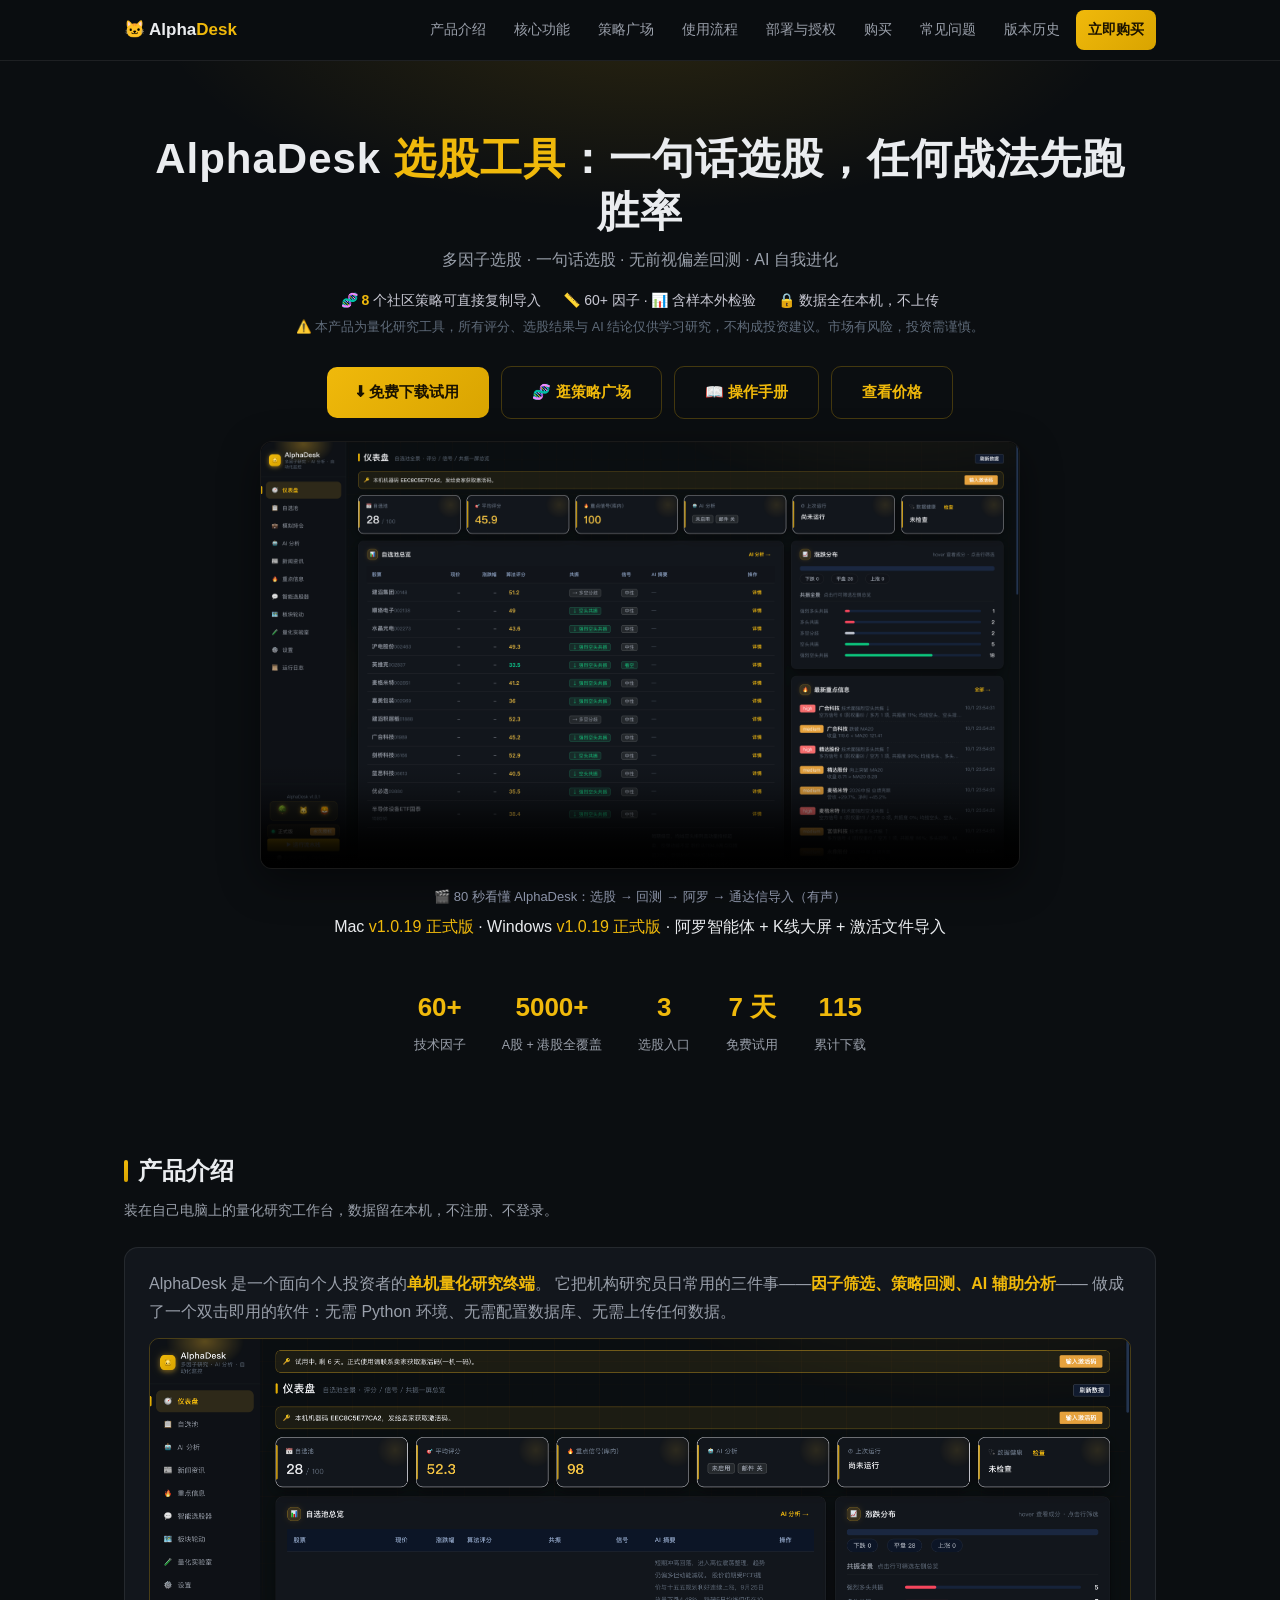
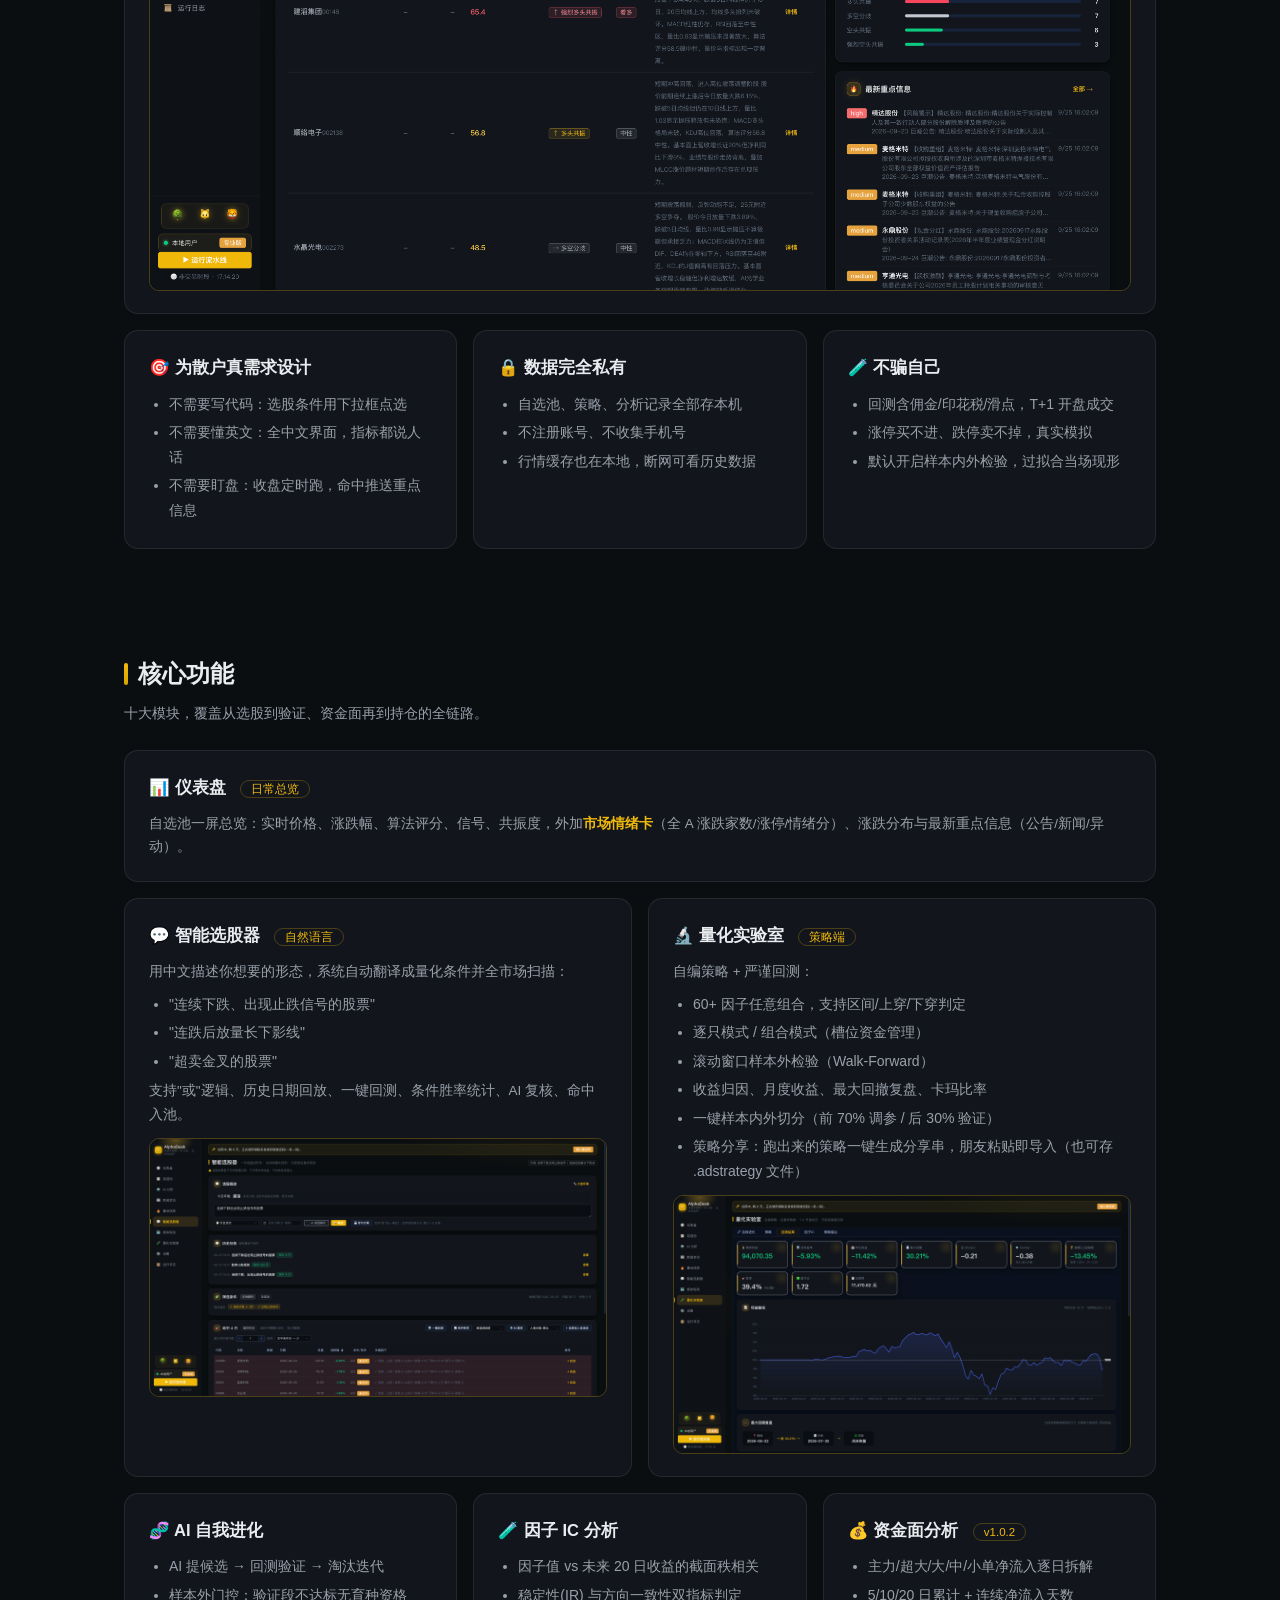
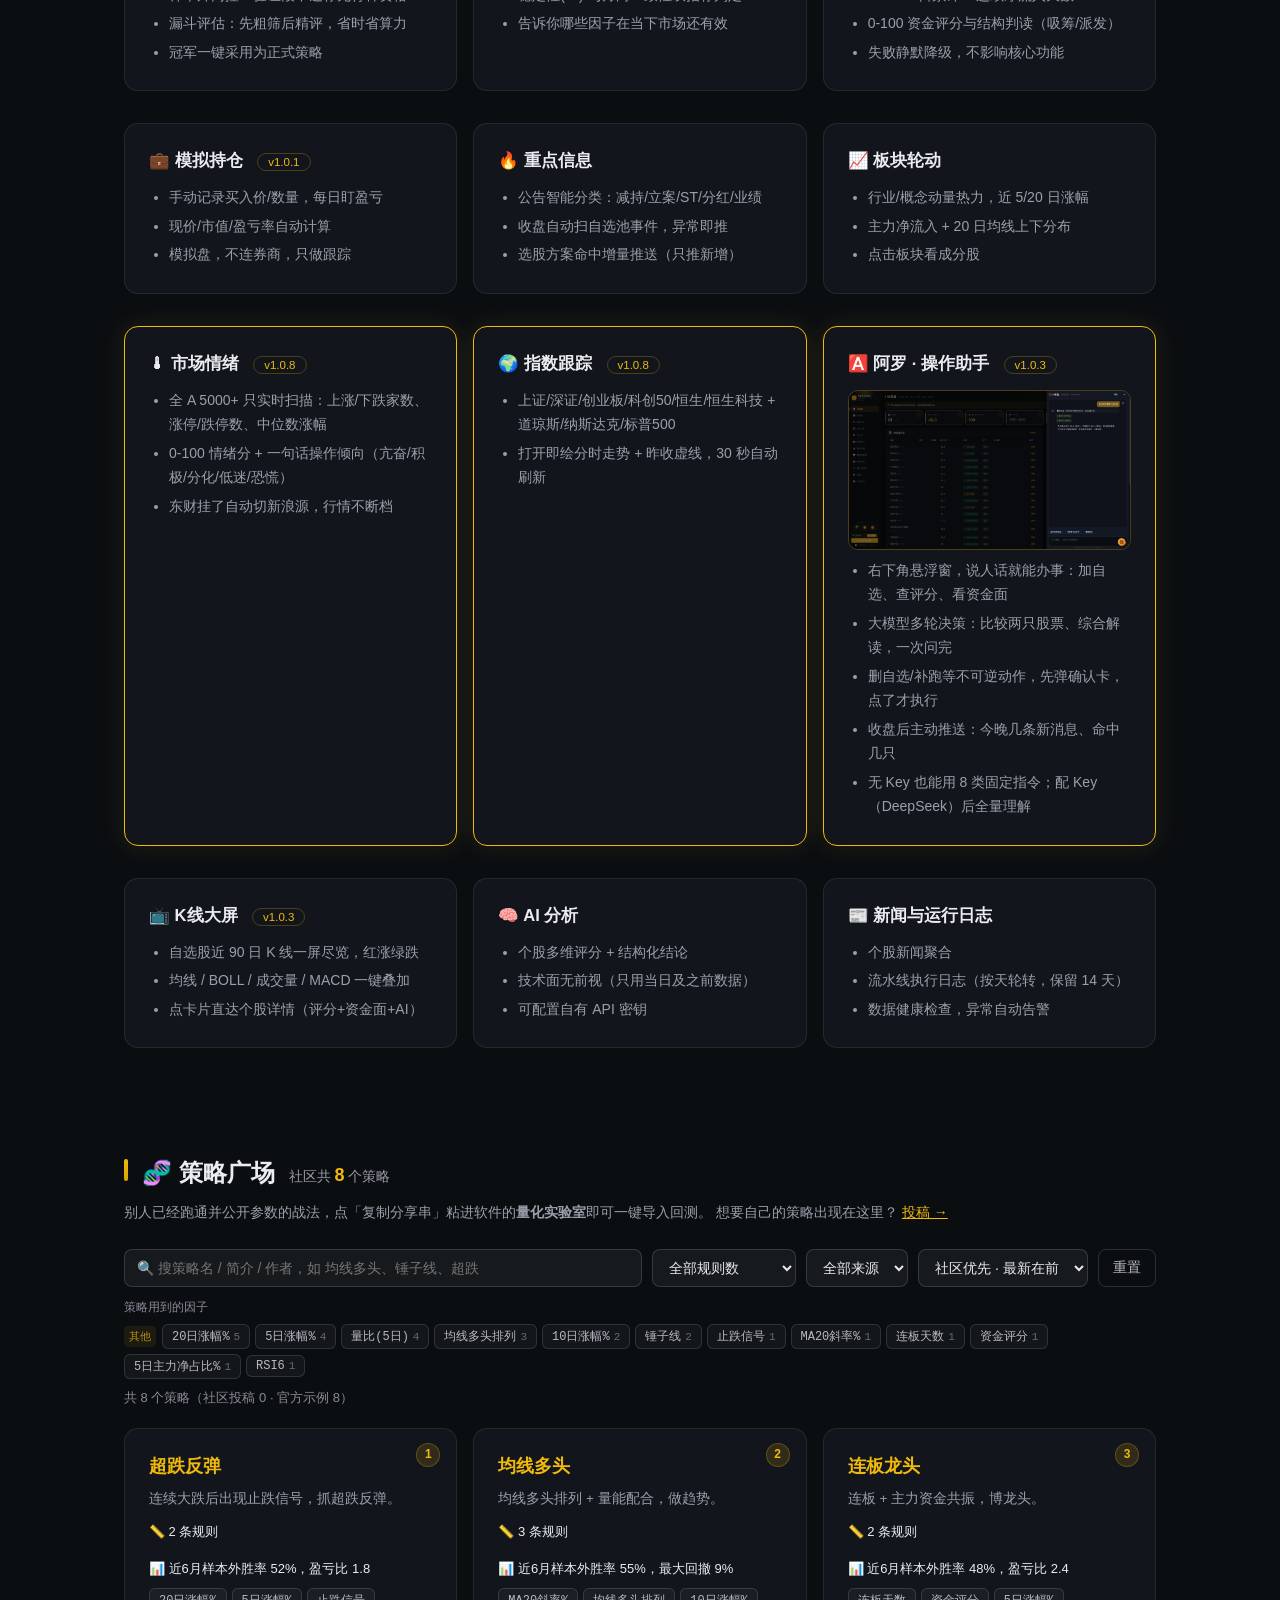
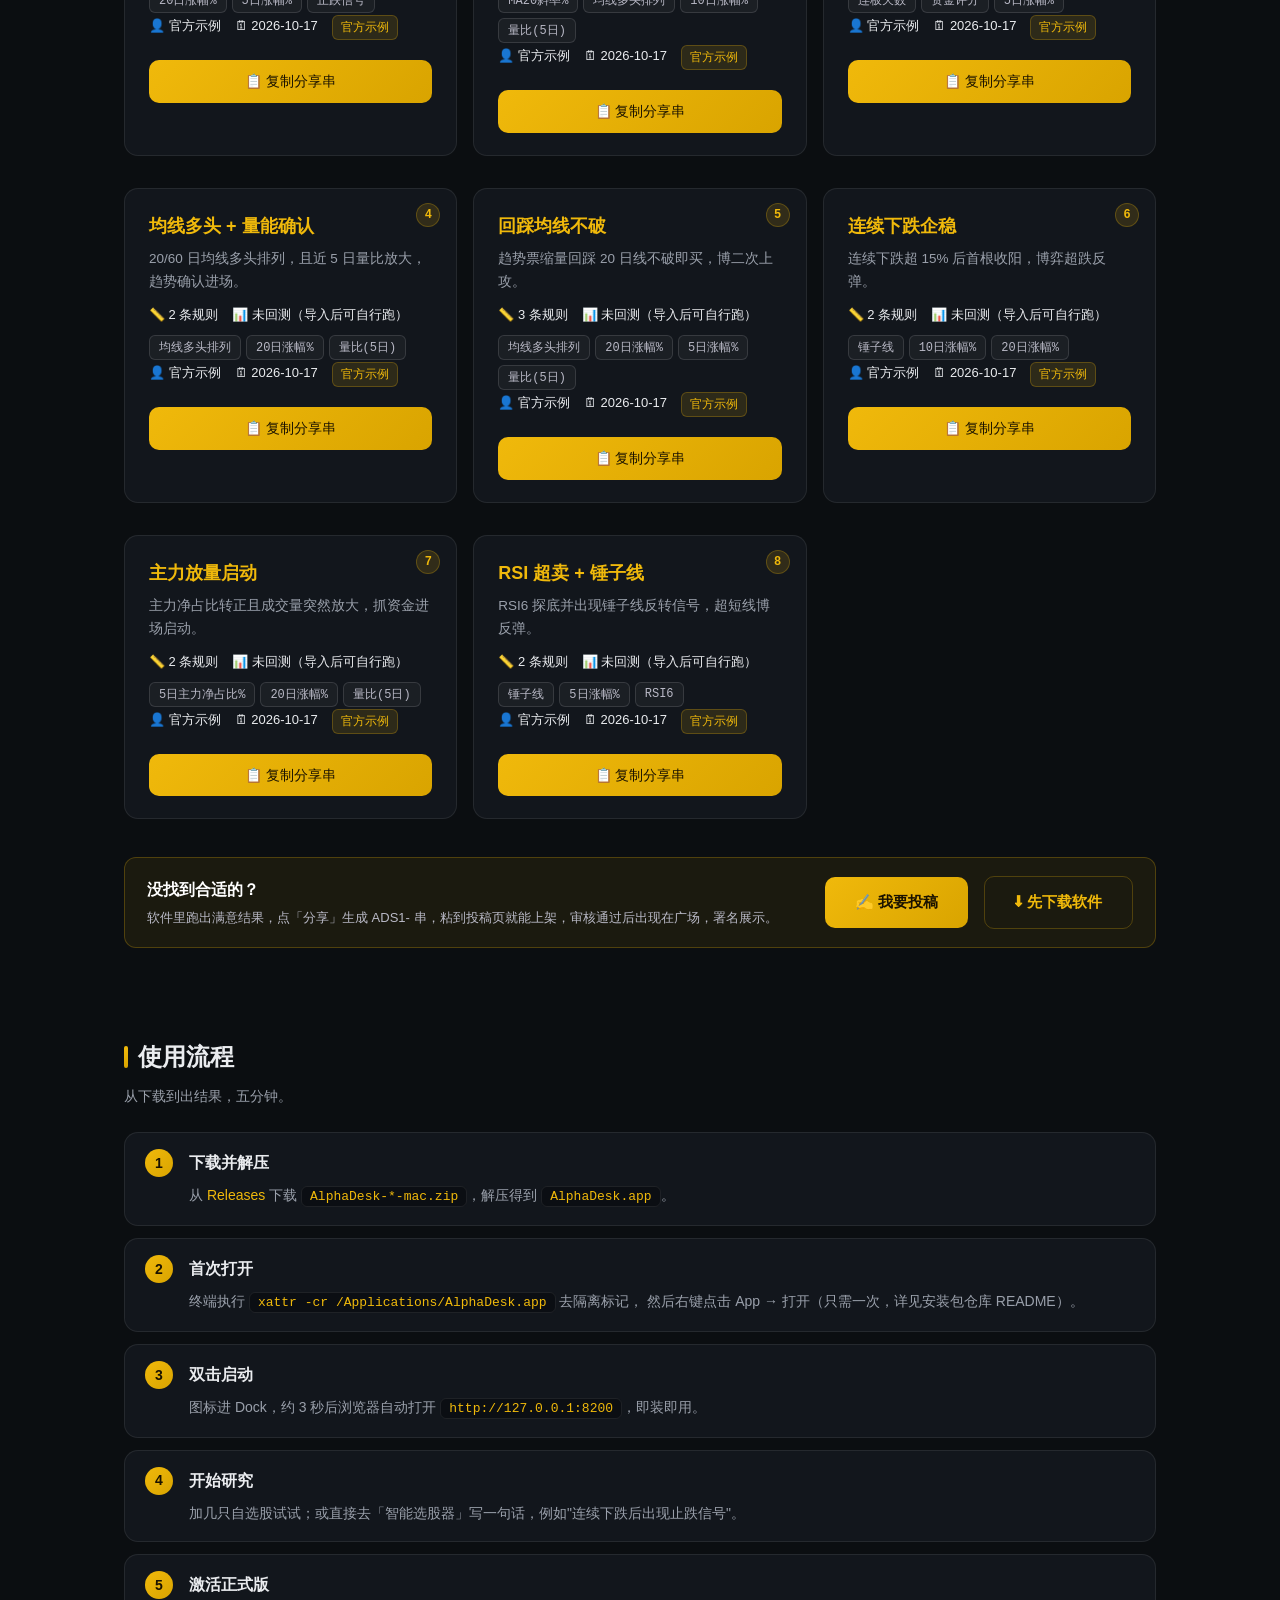
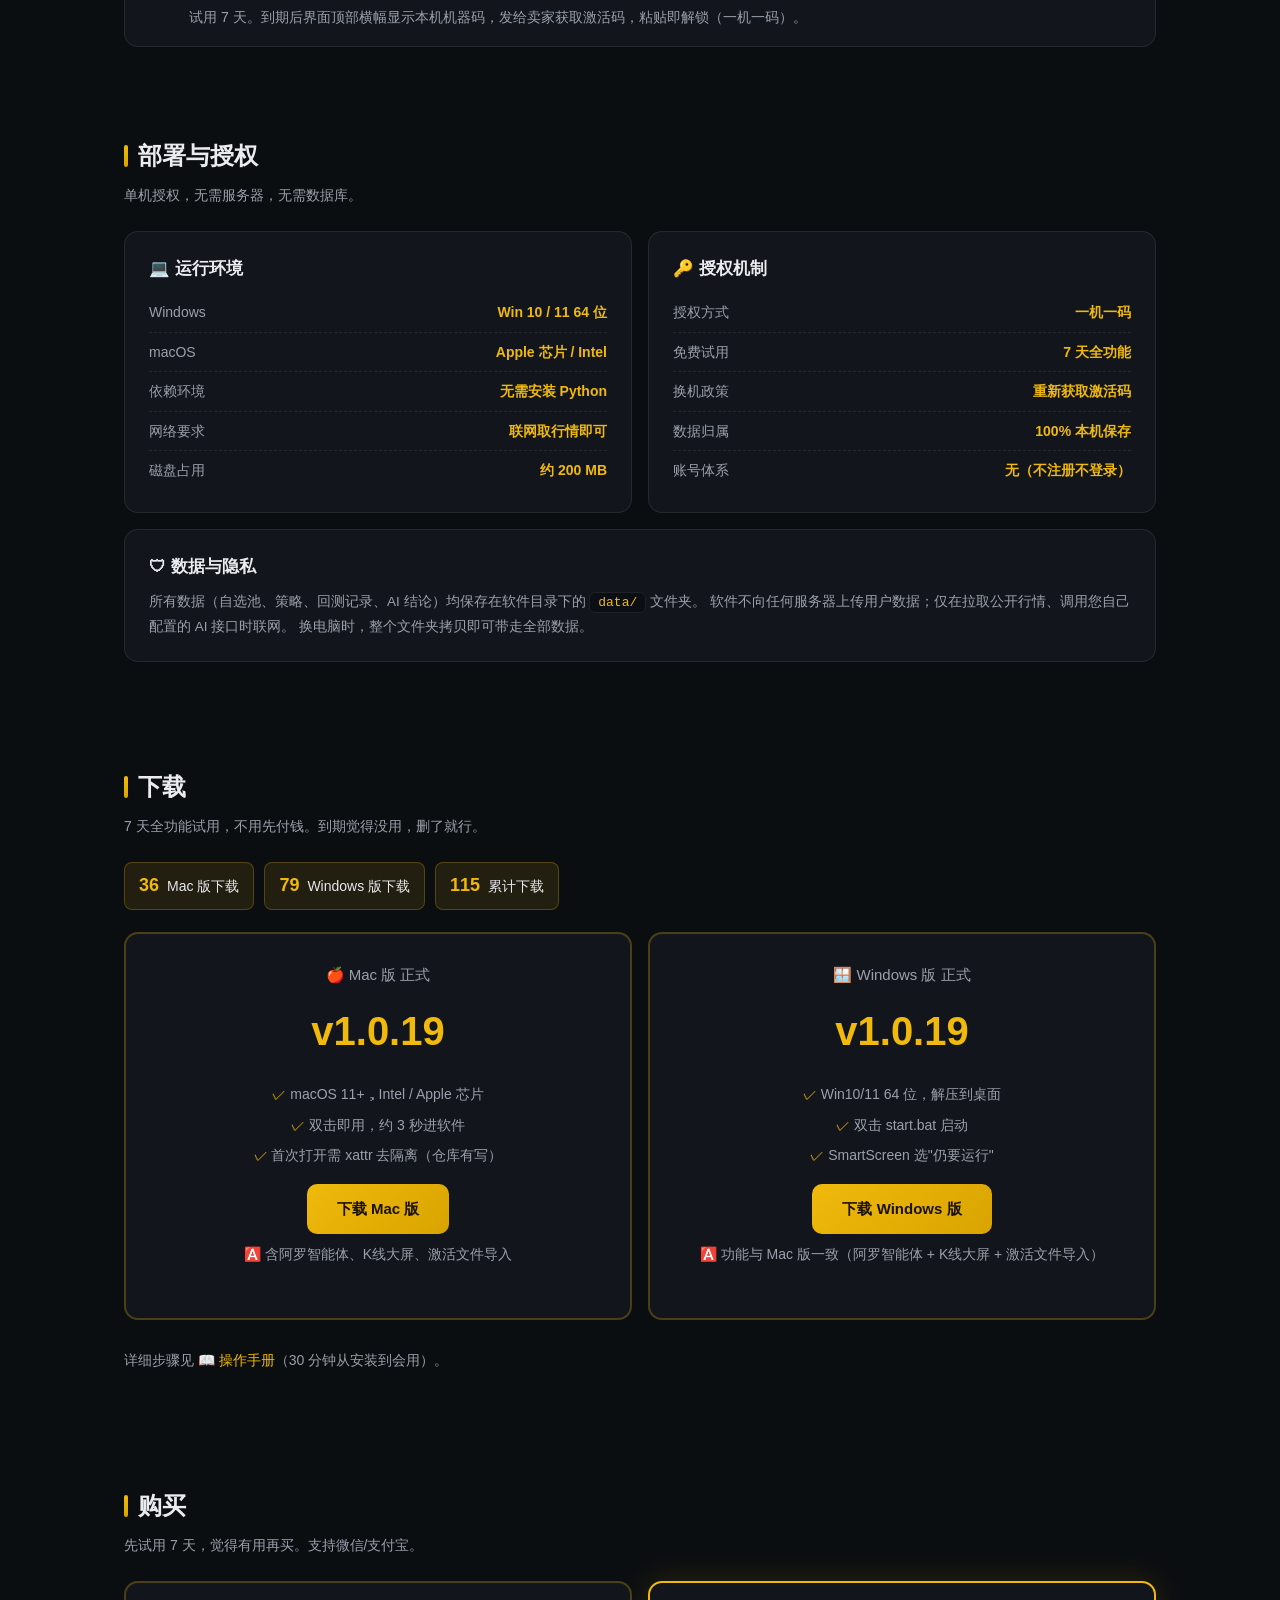
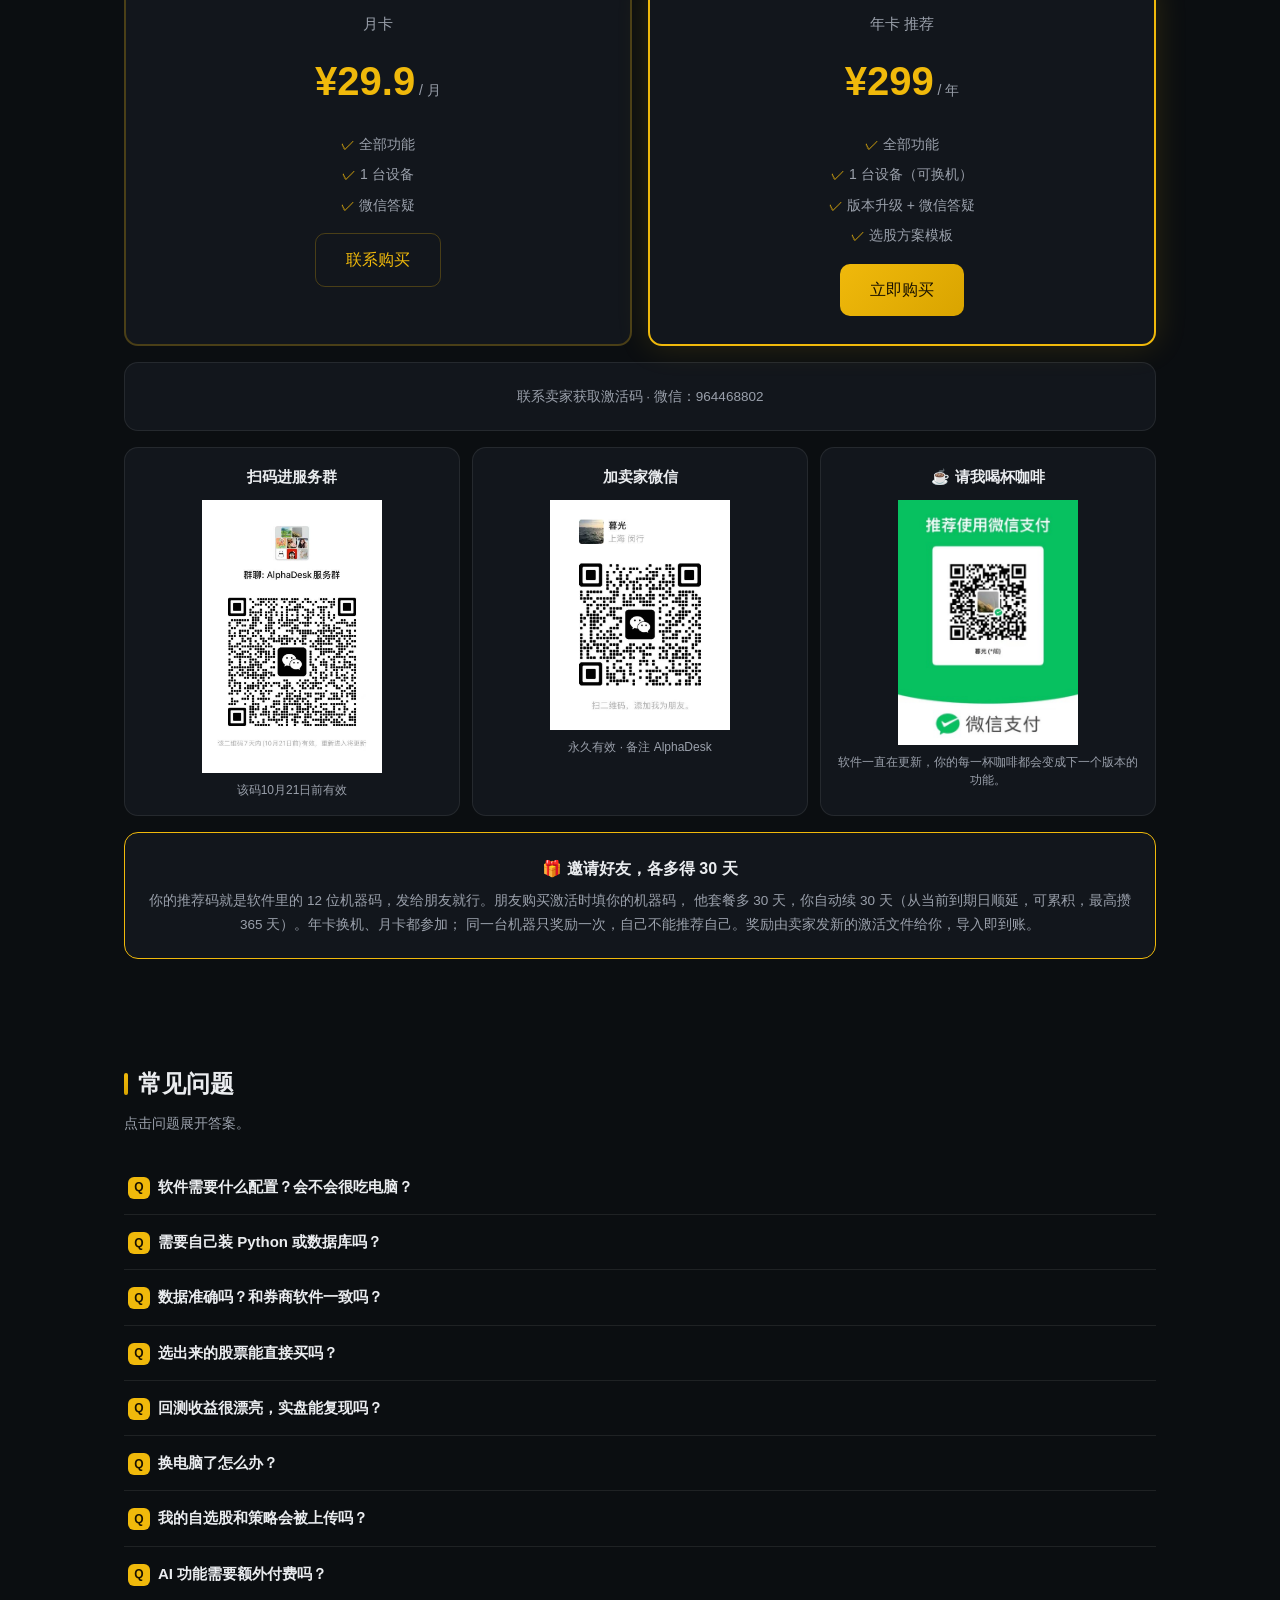
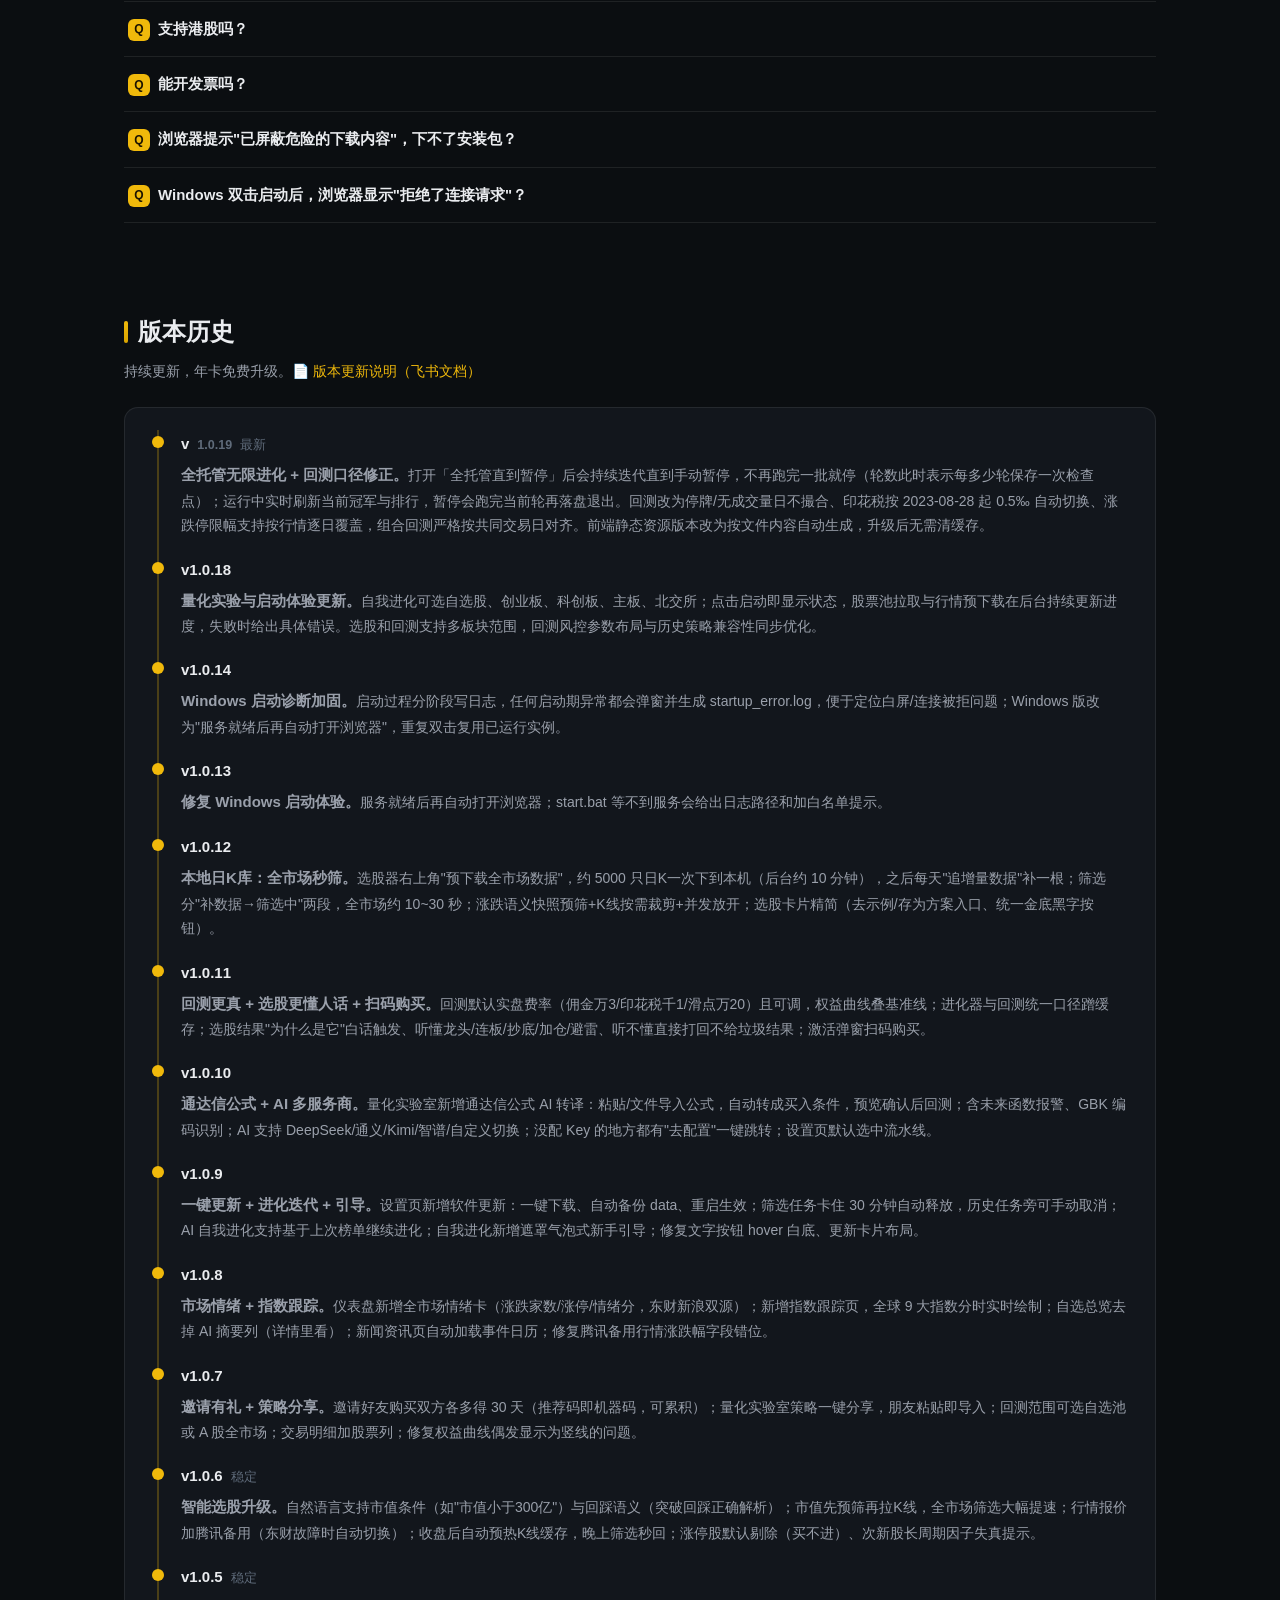
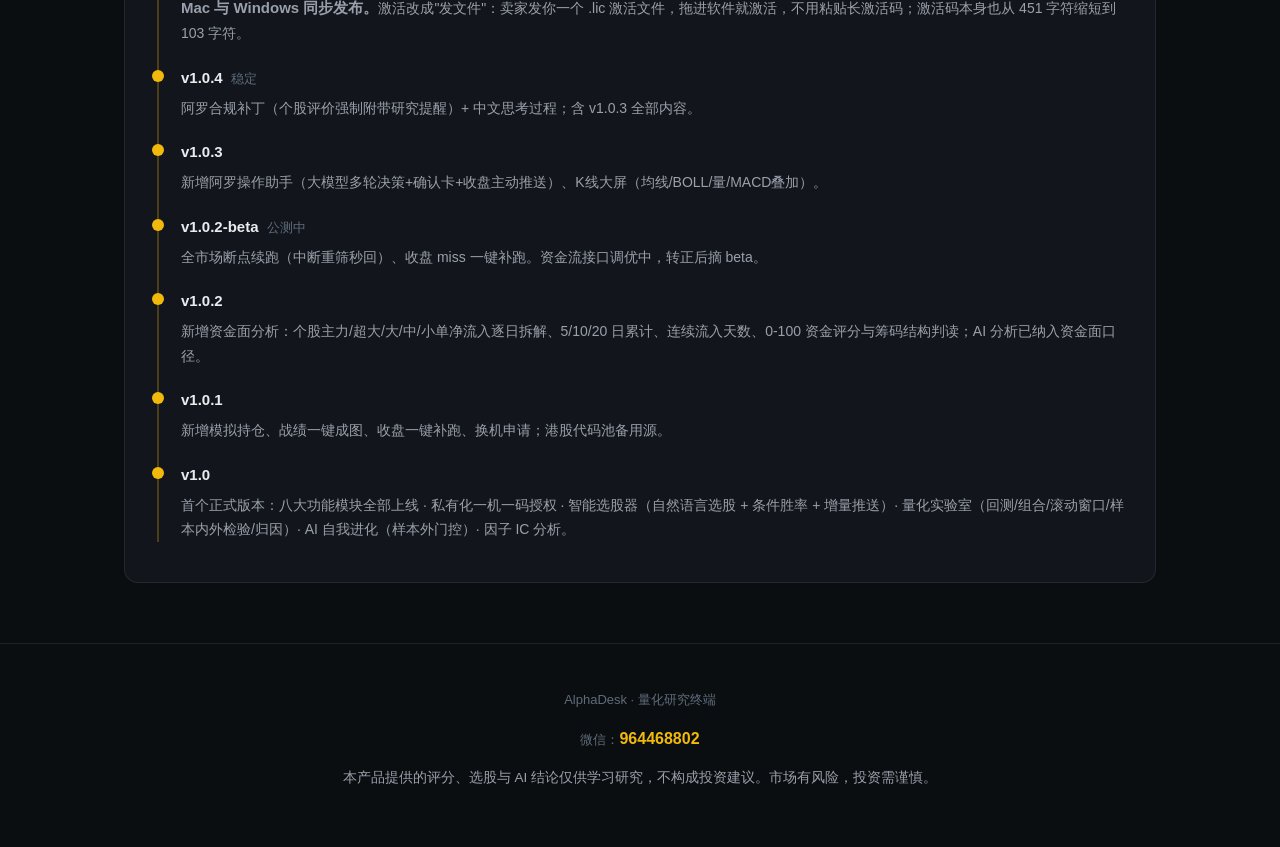
==== index.html @ cd251798 "发布 v1.0.19 文档: 全托管无限进化与回测撮合口径 version.json 升到 1.0.19 并指向新版本 fallback 包; 手册补充全托管"轮数=存档间隔" 与暂停语义, 以及停牌" ====
<!DOCTYPE html>
<html lang="zh-CN">
<head>
<meta charset="UTF-8" />
<meta name="viewport" content="width=device-width, initial-scale=1.0" />
<title>选股工具AlphaDesk｜一句话选股+条件胜率+无前视回测，7天免费试用</title>
<meta name="description" content="AlphaDesk散户选股工具: 说人话就能选股(A股+港股全市场)、任何战法先跑条件胜率、前70%调参后30%验证的严谨回测、单机运行7天免费试用。" />
<meta name="keywords" content="选股工具,选股软件,股票回测,条件胜率,量化选股,一句话选股,资金面分析,回测软件,AlphaDesk" />
<meta property="og:title" content="选股工具AlphaDesk｜一句话选股+条件胜率+严谨回测" />
<meta property="og:description" content="说人话就能选股，任何战法先跑胜率再信。单机运行，7天全功能免费试用。" />
<meta property="og:type" content="website" />
<meta property="og:url" content="https://dennicliu.github.io/alphadesk-docs/" />
<link rel="canonical" href="https://dennicliu.github.io/alphadesk-docs/" />
<link rel="stylesheet" href="styles.css?v=contact-row-clean" />
<link rel="icon" type="image/svg+xml" href="assets/favicon.svg" />
<link rel="alternate icon" href="data:image/svg+xml,<svg xmlns='http://www.w3.org/2000/svg' viewBox='0 0 64 64'><rect width='64' height='64' rx='14' fill='%230f1117'/><polyline points='10,44 24,30 34,36 46,18' fill='none' stroke='%23f5c542' stroke-width='5' stroke-linecap='round' stroke-linejoin='round'/></svg>" />
</head>
<body>

<!-- ============ 顶栏 ============ -->
<div class="topbar">
  <div class="wrap">
    <div class="brand">🐱 Alpha<b>Desk</b></div>
    <nav class="nav">
      <a href="#intro">产品介绍</a>
      <a href="#features">核心功能</a>
      <a href="#showcase">策略广场</a>
      <a href="#workflow">使用流程</a>
      <a href="#deploy">部署与授权</a>
      <a href="#price">购买</a>
      <a href="#faq">常见问题</a>
      <a href="#changelog">版本历史</a>
      <a href="#price" class="buy-btn">立即购买</a>
    </nav>
  </div>
</div>

<!-- ============ Hero ============ -->
<div class="hero">
  <div class="wrap">
    <h1>AlphaDesk <b>选股工具</b>：一句话选股，任何战法先跑胜率</h1>
    <div class="sub">多因子选股 · 一句话选股 · 无前视偏差回测 · AI 自我进化</div>
    <div class="hero-proof">
      <span>🧬 <b id="scHeroCount">–</b> 个社区策略可直接复制导入</span>
      <span>📏 60+ 因子 · 📊 含样本外检验</span>
      <span>🔒 数据全在本机，不上传</span>
    </div>
    <div class="risk">⚠️ 本产品为量化研究工具，所有评分、选股结果与 AI 结论仅供学习研究，不构成投资建议。市场有风险，投资需谨慎。</div>
    <div class="cta">
      <a class="btn" id="heroDownload" href="https://github.com/dennicLiu/alphadesk-app/releases/latest/download/AlphaDesk-latest-mac.zip">⬇ 免费下载试用</a>
      <a class="btn ghost" href="#showcase">🧬 逛策略广场</a>
      <a class="btn ghost" href="manual.html">📖 操作手册</a>
      <a class="btn ghost" href="#price">查看价格</a>
    </div>
    <div class="video-wrap">
      <video controls preload="metadata" poster="assets/dashboard-v101.png" playsinline>
        <source src="https://github.com/dennicLiu/alphadesk-app/releases/download/v1.0.1/alphadesk_guide_full.mp4" type="video/mp4" />
        你的浏览器不支持视频播放，请看<a href="manual.html">操作手册</a>。
      </video>
      <div class="muted">🎬 80 秒看懂 AlphaDesk：选股 → 回测 → 阿罗 → 通达信导入（有声）</div>
    </div>
    <div class="dl-links">
      Mac <a href="https://github.com/dennicLiu/alphadesk-app/releases/latest/download/AlphaDesk-latest-mac.zip">v<span class="ver-auto">–</span> 正式版</a>
      · Windows <a href="https://github.com/dennicLiu/alphadesk-app/releases/latest/download/AlphaDesk-latest-win.zip">v<span class="ver-auto">–</span> 正式版</a>
      · 阿罗智能体 + K线大屏 + 激活文件导入
    </div>
    <div class="hero-stats">
      <div><b>60+</b><span>技术因子</span></div>
      <div><b>5000+</b><span>A股 + 港股全覆盖</span></div>
      <div><b>3</b><span>选股入口</span></div>
      <div><b>7 天</b><span>免费试用</span></div>
      <div><b id="dlTotal">-</b><span>累计下载</span></div>
    </div>
  </div>
</div>

<!-- ============ 产品介绍 ============ -->
<section id="intro">
  <div class="wrap">
    <h2 class="sec-title">产品介绍</h2>
    <div class="sec-sub">装在自己电脑上的量化研究工作台，数据留在本机，不注册、不登录。</div>
    <div class="card">
      <p style="margin:0;color:var(--ink-2)">
        AlphaDesk 是一个面向个人投资者的<b style="color:var(--gold)">单机量化研究终端</b>。
        它把机构研究员日常用的三件事——<b style="color:var(--gold)">因子筛选、策略回测、AI 辅助分析</b>——
        做成了一个双击即用的软件：无需 Python 环境、无需配置数据库、无需上传任何数据。
      </p>
      <img class="shot" src="assets/dashboard.png" alt="AlphaDesk选股工具仪表盘：自选池总览与涨跌分布" />
    </div>

    <div class="grid3">
      <div class="card feat">
        <h3>🎯 为散户真需求设计</h3>
        <ul>
          <li>不需要写代码：选股条件用下拉框点选</li>
          <li>不需要懂英文：全中文界面，指标都说人话</li>
          <li>不需要盯盘：收盘定时跑，命中推送重点信息</li>
        </ul>
      </div>
      <div class="card feat">
        <h3>🔒 数据完全私有</h3>
        <ul>
          <li>自选池、策略、分析记录全部存本机</li>
          <li>不注册账号、不收集手机号</li>
          <li>行情缓存也在本地，断网可看历史数据</li>
        </ul>
      </div>
      <div class="card feat">
        <h3>🧪 不骗自己</h3>
        <ul>
          <li>回测含佣金/印花税/滑点，T+1 开盘成交</li>
          <li>涨停买不进、跌停卖不掉，真实模拟</li>
          <li>默认开启样本内外检验，过拟合当场现形</li>
        </ul>
      </div>
    </div>
  </div>
</section>

<!-- ============ 核心功能 ============ -->
<section id="features">
  <div class="wrap">
    <h2 class="sec-title">核心功能</h2>
    <div class="sec-sub">十大模块，覆盖从选股到验证、资金面再到持仓的全链路。</div>

    <div class="card feat">
      <h3>📊 仪表盘 <span class="tag">日常总览</span></h3>
      <p class="muted" style="margin:0">自选池一屏总览：实时价格、涨跌幅、算法评分、信号、共振度，外加<b>市场情绪卡</b>（全 A 涨跌家数/涨停/情绪分）、涨跌分布与最新重点信息（公告/新闻/异动）。</p>
    </div>

    <div class="grid2">
      <div class="card feat">
        <h3>💬 智能选股器 <span class="tag">自然语言</span></h3>
        <p class="muted" style="margin:0 0 8px">用中文描述你想要的形态，系统自动翻译成量化条件并全市场扫描：</p>
        <ul>
          <li>"连续下跌、出现止跌信号的股票"</li>
          <li>"连跌后放量长下影线"</li>
          <li>"超卖金叉的股票"</li>
        </ul>
        <p class="muted" style="margin:6px 0 0">支持"或"逻辑、历史日期回放、一键回测、条件胜率统计、AI 复核、命中入池。</p>
        <img class="shot" src="assets/screener.png" alt="一句话选股器：说人话自动转量化条件" />
      </div>
      <div class="card feat">
        <h3>🔬 量化实验室 <span class="tag">策略端</span></h3>
        <p class="muted" style="margin:0 0 8px">自编策略 + 严谨回测：</p>
        <ul>
          <li>60+ 因子任意组合，支持区间/上穿/下穿判定</li>
          <li>逐只模式 / 组合模式（槽位资金管理）</li>
          <li>滚动窗口样本外检验（Walk-Forward）</li>
          <li>收益归因、月度收益、最大回撤复盘、卡玛比率</li>
          <li>一键样本内外切分（前 70% 调参 / 后 30% 验证）</li>
          <li>策略分享：跑出来的策略一键生成分享串，朋友粘贴即导入（也可存 .adstrategy 文件）</li>
        </ul>
        <img class="shot" src="assets/backtest.png" alt="股票回测结果：权益曲线与最大回撤复盘" />
      </div>
    </div>

    <div class="grid3">
      <div class="card feat">
        <h3>🧬 AI 自我进化</h3>
        <ul>
          <li>AI 提候选 → 回测验证 → 淘汰迭代</li>
          <li>样本外门控：验证段不达标无育种资格</li>
          <li>漏斗评估：先粗筛后精评，省时省算力</li>
          <li>冠军一键采用为正式策略</li>
        </ul>
      </div>
      <div class="card feat">
        <h3>🧪 因子 IC 分析</h3>
        <ul>
          <li>因子值 vs 未来 20 日收益的截面秩相关</li>
          <li>稳定性(IR) 与方向一致性双指标判定</li>
          <li>告诉你哪些因子在当下市场还有效</li>
        </ul>
      </div>
      <div class="card feat">
        <h3>💰 资金面分析 <span class="tag">v1.0.2</span></h3>
        <ul>
          <li>主力/超大/大/中/小单净流入逐日拆解</li>
          <li>5/10/20 日累计 + 连续净流入天数</li>
          <li>0-100 资金评分与结构判读（吸筹/派发）</li>
          <li>失败静默降级，不影响核心功能</li>
        </ul>
      </div>
      <div class="card feat">
        <h3>💼 模拟持仓 <span class="tag">v1.0.1</span></h3>
        <ul>
          <li>手动记录买入价/数量，每日盯盈亏</li>
          <li>现价/市值/盈亏率自动计算</li>
          <li>模拟盘，不连券商，只做跟踪</li>
        </ul>
      </div>
      <div class="card feat">
        <h3>🔥 重点信息</h3>
        <ul>
          <li>公告智能分类：减持/立案/ST/分红/业绩</li>
          <li>收盘自动扫自选池事件，异常即推</li>
          <li>选股方案命中增量推送（只推新增）</li>
        </ul>
      </div>
      <div class="card feat">
        <h3>📈 板块轮动</h3>
        <ul>
          <li>行业/概念动量热力，近 5/20 日涨幅</li>
          <li>主力净流入 + 20 日均线上下分布</li>
          <li>点击板块看成分股</li>
        </ul>
      </div>
      <div class="card feat hl">
        <h3>🌡 市场情绪 <span class="tag">v1.0.8</span></h3>
        <ul>
          <li>全 A 5000+ 只实时扫描：上涨/下跌家数、涨停/跌停数、中位数涨幅</li>
          <li>0-100 情绪分 + 一句话操作倾向（亢奋/积极/分化/低迷/恐慌）</li>
          <li>东财挂了自动切新浪源，行情不断档</li>
        </ul>
      </div>
      <div class="card feat hl">
        <h3>🌍 指数跟踪 <span class="tag">v1.0.8</span></h3>
        <ul>
          <li>上证/深证/创业板/科创50/恒生/恒生科技 + 道琼斯/纳斯达克/标普500</li>
          <li>打开即绘分时走势 + 昨收虚线，30 秒自动刷新</li>
        </ul>
      </div>
      <div class="card feat hl">
        <h3>🅰️ 阿罗 · 操作助手 <span class="tag">v1.0.3</span></h3>
        <img class="shot" src="assets/aluo-v103.png" alt="阿罗对话" />
        <ul>
          <li>右下角悬浮窗，说人话就能办事：加自选、查评分、看资金面</li>
          <li>大模型多轮决策：比较两只股票、综合解读，一次问完</li>
          <li>删自选/补跑等不可逆动作，先弹确认卡，点了才执行</li>
          <li>收盘后主动推送：今晚几条新消息、命中几只</li>
          <li>无 Key 也能用 8 类固定指令；配 Key（DeepSeek）后全量理解</li>
        </ul>
      </div>
      <div class="card feat">
        <h3>📺 K线大屏 <span class="tag">v1.0.3</span></h3>
        <ul>
          <li>自选股近 90 日 K 线一屏尽览，红涨绿跌</li>
          <li>均线 / BOLL / 成交量 / MACD 一键叠加</li>
          <li>点卡片直达个股详情（评分+资金面+AI）</li>
        </ul>
      </div>
      <div class="card feat">
        <h3>🧠 AI 分析</h3>
        <ul>
          <li>个股多维评分 + 结构化结论</li>
          <li>技术面无前视（只用当日及之前数据）</li>
          <li>可配置自有 API 密钥</li>
        </ul>
      </div>
      <div class="card feat">
        <h3>📰 新闻与运行日志</h3>
        <ul>
          <li>个股新闻聚合</li>
          <li>流水线执行日志（按天轮转，保留 14 天）</li>
          <li>数据健康检查，异常自动告警</li>
        </ul>
      </div>
    </div>
  </div>
</section>

<!-- ============ 策略广场 ============ -->
<section id="showcase">
  <div class="wrap">
    <h2 class="sec-title">🧬 策略广场 <span class="sc-count">社区共 <b id="scCount">–</b> 个策略</span></h2>
    <div class="sec-sub">别人已经跑通并公开参数的战法，点「复制分享串」粘进软件的<b>量化实验室</b>即可一键导入回测。
      想要自己的策略出现在这里？<a href="share.html" class="sc-post-link">投稿 →</a></div>
    <div class="sc-toolbar">
      <input id="scQ" class="sc-input" type="search" placeholder="🔍 搜策略名 / 简介 / 作者，如 均线多头、锤子线、超跌" autocomplete="off" />
      <select id="scRules" class="sc-sel">
        <option value="">全部规则数</option>
        <option value="1-2">1~2 条（轻量）</option>
        <option value="3-4">3~4 条</option>
        <option value="5-">5 条以上</option>
      </select>
      <select id="scSource" class="sc-sel">
        <option value="">全部来源</option>
        <option value="community">社区投稿</option>
        <option value="official">官方示例</option>
      </select>
      <select id="scSort" class="sc-sel">
        <option value="hot">社区优先 · 最新在前</option>
        <option value="copies">复制最多</option>
        <option value="rules">规则最少</option>
        <option value="rules_desc">规则最多</option>
      </select>
      <button id="scReset" class="sc-reset">重置</button>
    </div>
    <div id="scFactorBar" class="sc-factors"></div>
    <div id="scResultTip" class="sc-tip"></div>
    <div id="showcase-grid" class="showcase-grid">
      <div class="muted" style="padding:20px">加载中…</div>
    </div>
    <div class="sc-cta">
      <div class="sc-cta-txt">
        <b>没找到合适的？</b>
        <span>软件里跑出满意结果，点「分享」生成 ADS1- 串，粘到投稿页就能上架，审核通过后出现在广场，署名展示。</span>
      </div>
      <a class="btn" href="share.html">✍️ 我要投稿</a>
      <a class="btn ghost" href="https://github.com/dennicLiu/alphadesk-app/releases/latest">⬇ 先下载软件</a>
    </div>
  </div>
</section>

<!-- ============ 使用流程 ============ -->
<section id="workflow">
  <div class="wrap">
    <h2 class="sec-title">使用流程</h2>
    <div class="sec-sub">从下载到出结果，五分钟。</div>
    <div class="steps">
      <div class="step">
        <b>下载并解压</b>
        <p>从 <a href="https://github.com/dennicLiu/alphadesk-app/releases/latest">Releases</a>
        下载 <code>AlphaDesk-*-mac.zip</code>，解压得到 <code>AlphaDesk.app</code>。</p>
      </div>
      <div class="step">
        <b>首次打开</b>
        <p>终端执行 <code>xattr -cr /Applications/AlphaDesk.app</code> 去隔离标记，
        然后右键点击 App → 打开（只需一次，详见安装包仓库 README）。</p>
      </div>
      <div class="step">
        <b>双击启动</b>
        <p>图标进 Dock，约 3 秒后浏览器自动打开 <code>http://127.0.0.1:8200</code>，即装即用。</p>
      </div>
      <div class="step">
        <b>开始研究</b>
        <p>加几只自选股试试；或直接去「智能选股器」写一句话，例如"连续下跌后出现止跌信号"。</p>
      </div>
      <div class="step">
        <b>激活正式版</b>
        <p>试用 7 天。到期后界面顶部横幅显示本机机器码，发给卖家获取激活码，粘贴即解锁（一机一码）。</p>
      </div>
    </div>
  </div>
</section>

<!-- ============ 部署与授权 ============ -->
<section id="deploy">
  <div class="wrap">
    <h2 class="sec-title">部署与授权</h2>
    <div class="sec-sub">单机授权，无需服务器，无需数据库。</div>
    <div class="grid2">
      <div class="card">
        <h3>💻 运行环境</h3>
        <div class="kv"><span>Windows</span><b>Win 10 / 11 64 位</b></div>
        <div class="kv"><span>macOS</span><b>Apple 芯片 / Intel</b></div>
        <div class="kv"><span>依赖环境</span><b>无需安装 Python</b></div>
        <div class="kv"><span>网络要求</span><b>联网取行情即可</b></div>
        <div class="kv"><span>磁盘占用</span><b>约 200 MB</b></div>
      </div>
      <div class="card">
        <h3>🔑 授权机制</h3>
        <div class="kv"><span>授权方式</span><b>一机一码</b></div>
        <div class="kv"><span>免费试用</span><b>7 天全功能</b></div>
        <div class="kv"><span>换机政策</span><b>重新获取激活码</b></div>
        <div class="kv"><span>数据归属</span><b>100% 本机保存</b></div>
        <div class="kv"><span>账号体系</span><b>无（不注册不登录）</b></div>
      </div>
    </div>
    <div class="card">
      <h3>🛡 数据与隐私</h3>
      <p class="muted" style="margin:0">
        所有数据（自选池、策略、回测记录、AI 结论）均保存在软件目录下的 <code>data/</code> 文件夹。
        软件不向任何服务器上传用户数据；仅在拉取公开行情、调用您自己配置的 AI 接口时联网。
        换电脑时，整个文件夹拷贝即可带走全部数据。
      </p>
    </div>
  </div>
</section>

<!-- ============ 下载 ============ -->
<section id="download">
  <div class="wrap">
    <h2 class="sec-title">下载</h2>
    <div class="sec-sub">7 天全功能试用，不用先付钱。到期觉得没用，删了就行。</div>
    <div class="dl-badges">
      <span class="dl-chip"><b id="dlMac">-</b>Mac 版下载</span>
      <span class="dl-chip"><b id="dlWin">-</b>Windows 版下载</span>
      <span class="dl-chip"><b id="dlSum">-</b>累计下载</span>
    </div>
    <div class="price-grid">
      <div class="card price">
        <div class="p-name">🍎 Mac 版 <span class="tag">正式</span></div>
        <div class="p-num">v<span class="ver-auto">–</span></div>
        <ul>
          <li>macOS 11+，Intel / Apple 芯片</li>
          <li>双击即用，约 3 秒进软件</li>
          <li>首次打开需 xattr 去隔离（仓库有写）</li>
        </ul>
        <a class="btn" href="https://github.com/dennicLiu/alphadesk-app/releases/latest/download/AlphaDesk-latest-mac.zip">下载 Mac 版</a>
        <div class="sec-sub" style="margin-top:8px">🅰️ 含阿罗智能体、K线大屏、激活文件导入</div>
      </div>
      <div class="card price">
        <div class="p-name">🪟 Windows 版 <span class="tag">正式</span></div>
        <div class="p-num">v<span class="ver-auto">–</span></div>
        <ul>
          <li>Win10/11 64 位，解压到桌面</li>
          <li>双击 start.bat 启动</li>
          <li>SmartScreen 选"仍要运行"</li>
        </ul>
        <a class="btn" href="https://github.com/dennicLiu/alphadesk-app/releases/latest/download/AlphaDesk-latest-win.zip">下载 Windows 版</a>
        <div class="sec-sub" style="margin-top:8px">🅰️ 功能与 Mac 版一致（阿罗智能体 + K线大屏 + 激活文件导入）</div>
      </div>
    </div>
    <div class="sec-sub" style="margin-top:12px">详细步骤见 <a href="manual.html">📖 操作手册</a>（30 分钟从安装到会用）。</div>
  </div>
</section>
<!-- ============ 购买 ============ -->
<section id="price">
  <div class="wrap">
    <h2 class="sec-title">购买</h2>
    <div class="sec-sub">先试用 7 天，觉得有用再买。支持微信/支付宝。</div>
    <div class="price-grid">
      <div class="card price">
        <div class="p-name">月卡</div>
        <div class="p-num">¥29.9<small> / 月</small></div>
        <ul>
          <li>全部功能</li>
          <li>1 台设备</li>
          <li>微信答疑</li>
        </ul>
        <button class="btn ghost wx-buy" data-plan="月卡 ¥29.9/月">联系购买</button>
      </div>
      <div class="card price hot">
        <div class="p-name">年卡 <span class="tag">推荐</span></div>
        <div class="p-num">¥299<small> / 年</small></div>
        <ul>
          <li>全部功能</li>
          <li>1 台设备（可换机）</li>
          <li>版本升级 + 微信答疑</li>
          <li>选股方案模板</li>
        </ul>
        <button class="btn wx-buy" data-plan="年卡 ¥299/年">立即购买</button>
      </div>
    </div>
    <div class="card" style="text-align:center">
      <p class="muted" style="margin:0">联系卖家获取激活码 · 微信：<span class="wx">964468802</span></p>
    </div>
    <div class="contact-coffee-row">
      <div class="card contact-card">
        <h3>扫码进服务群</h3>
        <img src="assets/qun.jpg" alt="AlphaDesk 服务群" />
        <p class="muted">该码10月21日前有效</p>
      </div>
      <div class="card contact-card">
        <h3>加卖家微信</h3>
        <img src="assets/me.jpg" alt="卖家微信" />
        <p class="muted">永久有效 · 备注 AlphaDesk</p>
      </div>
      <div class="card contact-card coffee-card">
        <h3>☕ 请我喝杯咖啡</h3>
        <img src="assets/coffee.png" alt="请我喝杯咖啡" />
        <p class="muted">软件一直在更新，你的每一杯咖啡都会变成下一个版本的功能。</p>
      </div>
    </div>
    <div class="card" style="text-align:center;border-color:var(--gold)">
      <p style="margin:0 0 6px"><b>🎁 邀请好友，各多得 30 天</b></p>
      <p class="muted" style="margin:0">你的推荐码就是软件里的 12 位机器码，发给朋友就行。朋友购买激活时填你的机器码，
      他套餐多 30 天，你自动续 30 天（从当前到期日顺延，可累积，最高攒 365 天）。年卡换机、月卡都参加；
      同一台机器只奖励一次，自己不能推荐自己。奖励由卖家发新的激活文件给你，导入即到账。</p>
    </div>
  </div>
</section>


<!-- ============ FAQ ============ -->
<section id="faq">
  <div class="wrap">
    <h2 class="sec-title">常见问题</h2>
    <div class="sec-sub">点击问题展开答案。</div>

    <div class="faq"><div class="q">软件需要什么配置？会不会很吃电脑？</div>
      <div class="a">Win10/11 或 macOS 均可，普通办公本足够。计算主要在本机 CPU，日常使用（看盘+收盘跑一次）占用很低；全市场扫描时风扇会响一会儿，属正常。</div></div>

    <div class="faq"><div class="q">需要自己装 Python 或数据库吗？</div>
      <div class="a">不需要。软件是打包好的独立程序，双击即用。数据使用内置轻量数据库，自动创建、自动维护。</div></div>

    <div class="faq"><div class="q">数据准确吗？和券商软件一致吗？</div>
      <div class="a">行情来自公开渠道，日线使用前复权口径，与常见行情软件显示一致。数据可能存在延迟或个别缺失，重要决策请以券商软件为准。</div></div>

    <div class="faq"><div class="q">选出来的股票能直接买吗？</div>
      <div class="a">不能，也不建议。本软件是研究工具：它帮你从几千只股票里缩小范围，最终的买卖判断必须由你自己做出。所有结果均不构成投资建议。</div></div>

    <div class="faq"><div class="q">回测收益很漂亮，实盘能复现吗？</div>
      <div class="a">不一定，这是所有回测的共性。我们已尽量降低乐观偏差：含交易成本、T+1 开盘成交、涨停买不进、跌停卖不掉、并默认开启样本内外检验。如果样本外一栏是"由正转负，不可用"，请相信这个结论而不是样本内的漂亮数字。</div></div>

    <div class="faq"><div class="q">换电脑了怎么办？</div>
      <div class="a">把整个软件文件夹拷到新电脑即可（数据跟着走）。激活码与本机绑定，换机需要联系卖家重新获取，年卡用户免费换机。</div></div>

    <div class="faq"><div class="q">我的自选股和策略会被上传吗？</div>
      <div class="a">不会。软件为纯单机运行，无账号体系，所有数据只在你本机的 data 目录里。断网也能查看已有数据和回测记录。</div></div>

    <div class="faq"><div class="q">AI 功能需要额外付费吗？</div>
      <div class="a">AI 分析使用你自己配置的接口密钥，费用由你与接口服务商结算，软件本身不额外收费。不配置密钥时，选股、回测、因子分析等核心功能完全可用。</div></div>

    <div class="faq"><div class="q">支持港股吗？</div>
      <div class="a">支持。选股与回测的范围可选 A 股、港股或两者合并。</div></div>

    <div class="faq"><div class="q">能开发票吗？</div>
      <div class="a">可以，请联系卖家说明开票信息。</div></div>

    <div class="faq"><div class="q">浏览器提示"已屏蔽危险的下载内容"，下不了安装包？</div>
      <div class="a">这是浏览器对"小众网站的压缩包里带 exe"的一刀切拦截，文件本身没问题（包内只有一个主程序 AlphaDesk.exe，无安装、无捆绑）。解决办法二选一：① 在下载记录里点"保留"——Edge：下载图标→"…"→保留；Chrome：下载栏→"显示全部"→保留危险文件。② 换 GitHub 备链下载（同页面备选链接，大站信誉好，一般不拦）。下完如果还被 SmartScreen/杀毒拦，点"仍要运行"或加白名单即可。</div></div>

    <div class="faq"><div class="q">Windows 双击启动后，浏览器显示"拒绝了连接请求"？</div>
      <div class="a">服务启动后请在浏览器手动访问 http://127.0.0.1:8200。若页面拒绝连接：① 等待启动完成并检查 AlphaDesk\logs\startup.log；② 把软件文件夹加入杀毒白名单，结束残留的 AlphaDesk.exe 后重新启动；③ 关闭 VPN/代理 TUN、加速器或 ToDesk 等虚拟网卡；④ 解压到纯英文路径（如 C:\AlphaDesk）。</div></div>
  </div>
</section>

<!-- ============ 版本历史 ============ -->
<section id="changelog">
  <div class="wrap">
    <h2 class="sec-title">版本历史</h2>
    <div class="sec-sub">持续更新，年卡免费升级。📄 <a href="https://a602o24ya8.feishu.cn/docx/Tua8dcKukoSr7oxclr8cD6UWn7d?from=from_copylink" target="_blank" rel="noopener">版本更新说明（飞书文档）</a></div>
    <div class="card">
      <div class="timeline">
        <div class="ver">
          <b>v<span class="ver-auto">–</span></b><span>最新</span>
          <p><b>全托管无限进化 + 回测口径修正。</b>打开「全托管直到暂停」后会持续迭代直到手动暂停，不再跑完一批就停（轮数此时表示每多少轮保存一次检查点）；运行中实时刷新当前冠军与排行，暂停会跑完当前轮再落盘退出。回测改为停牌/无成交量日不撮合、印花税按 2023-08-28 起 0.5‰ 自动切换、涨跌停限幅支持按行情逐日覆盖，组合回测严格按共同交易日对齐。前端静态资源版本改为按文件内容自动生成，升级后无需清缓存。</p>
        </div>
        <div class="ver">
          <b>v1.0.18</b>
          <p><b>量化实验与启动体验更新。</b>自我进化可选自选股、创业板、科创板、主板、北交所；点击启动即显示状态，股票池拉取与行情预下载在后台持续更新进度，失败时给出具体错误。选股和回测支持多板块范围，回测风控参数布局与历史策略兼容性同步优化。</p>
        </div>
        <div class="ver">
          <b>v1.0.14</b>
          <p><b>Windows 启动诊断加固。</b>启动过程分阶段写日志，任何启动期异常都会弹窗并生成 startup_error.log，便于定位白屏/连接被拒问题；Windows 版改为"服务就绪后再自动打开浏览器"，重复双击复用已运行实例。</p>
        </div>
        <div class="ver">
          <b>v1.0.13</b>
          <p><b>修复 Windows 启动体验。</b>服务就绪后再自动打开浏览器；start.bat 等不到服务会给出日志路径和加白名单提示。</p>
        </div>
        <div class="ver">
          <b>v1.0.12</b>
          <p><b>本地日K库：全市场秒筛。</b>选股器右上角"预下载全市场数据"，约 5000 只日K一次下到本机（后台约 10 分钟），之后每天"追增量数据"补一根；筛选分"补数据→筛选中"两段，全市场约 10~30 秒；涨跌语义快照预筛+K线按需裁剪+并发放开；选股卡片精简（去示例/存为方案入口、统一金底黑字按钮）。</p>
        </div>
        <div class="ver">
          <b>v1.0.11</b>
          <p><b>回测更真 + 选股更懂人话 + 扫码购买。</b>回测默认实盘费率（佣金万3/印花税千1/滑点万20）且可调，权益曲线叠基准线；进化器与回测统一口径蹭缓存；选股结果"为什么是它"白话触发、听懂龙头/连板/抄底/加仓/避雷、听不懂直接打回不给垃圾结果；激活弹窗扫码购买。</p>
        </div>
        <div class="ver">
          <b>v1.0.10</b>
          <p><b>通达信公式 + AI 多服务商。</b>量化实验室新增通达信公式 AI 转译：粘贴/文件导入公式，自动转成买入条件，预览确认后回测；含未来函数报警、GBK 编码识别；AI 支持 DeepSeek/通义/Kimi/智谱/自定义切换；没配 Key 的地方都有"去配置"一键跳转；设置页默认选中流水线。</p>
        </div>
        <div class="ver">
          <b>v1.0.9</b>
          <p><b>一键更新 + 进化迭代 + 引导。</b>设置页新增软件更新：一键下载、自动备份 data、重启生效；筛选任务卡住 30 分钟自动释放，历史任务旁可手动取消；AI 自我进化支持基于上次榜单继续进化；自我进化新增遮罩气泡式新手引导；修复文字按钮 hover 白底、更新卡片布局。</p>
        </div>
        <div class="ver">
          <b>v1.0.8</b>
          <p><b>市场情绪 + 指数跟踪。</b>仪表盘新增全市场情绪卡（涨跌家数/涨停/情绪分，东财新浪双源）；新增指数跟踪页，全球 9 大指数分时实时绘制；自选总览去掉 AI 摘要列（详情里看）；新闻资讯页自动加载事件日历；修复腾讯备用行情涨跌幅字段错位。</p>
        </div>
        <div class="ver">
          <b>v1.0.7</b>
          <p><b>邀请有礼 + 策略分享。</b>邀请好友购买双方各多得 30 天（推荐码即机器码，可累积）；量化实验室策略一键分享，朋友粘贴即导入；回测范围可选自选池或 A 股全市场；交易明细加股票列；修复权益曲线偶发显示为竖线的问题。</p>
        </div>
        <div class="ver">
          <b>v1.0.6</b><span>稳定</span>
          <p><b>智能选股升级。</b>自然语言支持市值条件（如"市值小于300亿"）与回踩语义（突破回踩正确解析）；市值先预筛再拉K线，全市场筛选大幅提速；行情报价加腾讯备用（东财故障时自动切换）；收盘后自动预热K线缓存，晚上筛选秒回；涨停股默认剔除（买不进）、次新股长周期因子失真提示。</p>
        </div>
        <div class="ver">
          <b>v1.0.5</b><span>稳定</span>
          <p><b>Mac 与 Windows 同步发布。</b>激活改成"发文件"：卖家发你一个 .lic 激活文件，拖进软件就激活，不用粘贴长激活码；激活码本身也从 451 字符缩短到 103 字符。</p>
        </div>
        <div class="ver">
          <b>v1.0.4</b><span>稳定</span>
          <p>阿罗合规补丁（个股评价强制附带研究提醒）+ 中文思考过程；含 v1.0.3 全部内容。</p>
        </div>
        <div class="ver">
          <b>v1.0.3</b>
          <p>新增阿罗操作助手（大模型多轮决策+确认卡+收盘主动推送）、K线大屏（均线/BOLL/量/MACD叠加）。</p>
        </div>
        <div class="ver">
          <b>v1.0.2-beta</b><span>公测中</span>
          <p>全市场断点续跑（中断重筛秒回）、收盘 miss 一键补跑。资金流接口调优中，转正后摘 beta。</p>
        </div>
        <div class="ver">
          <b>v1.0.2</b>
          <p>新增资金面分析：个股主力/超大/大/中/小单净流入逐日拆解、5/10/20 日累计、连续流入天数、0-100 资金评分与筹码结构判读；AI 分析已纳入资金面口径。</p>
        </div>
        <div class="ver">
          <b>v1.0.1</b>
          <p>新增模拟持仓、战绩一键成图、收盘一键补跑、换机申请；港股代码池备用源。</p>
        </div>
        <div class="ver">
          <b>v1.0</b>
          <p>首个正式版本：八大功能模块全部上线 · 私有化一机一码授权 · 智能选股器（自然语言选股 + 条件胜率 + 增量推送）· 量化实验室（回测/组合/滚动窗口/样本内外检验/归因）· AI 自我进化（样本外门控）· 因子 IC 分析。</p>
        </div>
      </div>
    </div>
  </div>
</section>

<footer>
  <div class="wrap">
    <p>AlphaDesk · 量化研究终端</p>
    <p>微信：<span class="wx">964468802</span></p>
    <p class="muted">本产品提供的评分、选股与 AI 结论仅供学习研究，不构成投资建议。市场有风险，投资需谨慎。</p>
  </div>
</footer>

<div class="lightbox" id="lightbox"><img src="" alt="截图" /></div>
<div class="wxmodal" id="wxmodal" role="dialog" aria-modal="true" aria-label="联系微信">
  <div class="wxmodal-card">
    <button class="wxmodal-x" id="wxmodalX" aria-label="关闭">×</button>
    <div class="wxmodal-kicker">AlphaDesk · 购买咨询</div>
    <div class="wxmodal-title" id="wxmodalPlan">年卡 ¥299/年</div>
    <p class="wxmodal-tip">加微信，发"<b>要买 AlphaDesk</b>"，备注你的机器码更快开通：</p>
    <div class="wxmodal-code" id="wxmodalNum" title="点一下复制">微信：964468802</div>
    <div class="wxmodal-ok" id="wxmodalOk">点微信号可一键复制</div>
  </div>
</div>
<script src="plaza-config.js"></script>
<script src="app.js"></script>
<script>
(function(){
  var el = document.getElementById("dlTotal");
  function renderStats(d) {
    var st = d.stats || {};
    var t = (st.github||0) + (st.gitcode||0);
    if (el && t > 0) { el.textContent = t; el.title = "累计下载 " + t + " 次"; }
    function setNum(id, v) { var n = document.getElementById(id); if (n && v != null) n.textContent = v; }
    setNum("dlMac", st.mac); setNum("dlWin", st.win); setNum("dlSum", st.github);
  }
  function renderVersion(d) {
    if (d.latest) document.querySelectorAll(".ver-auto").forEach(function(n){ n.textContent = d.latest; });
  }
  function fetchLiveStats() {
    return fetch("https://api.github.com/repos/dennicLiu/alphadesk-app/releases?per_page=100&_=" + Date.now(), {
      headers: { "Accept": "application/vnd.github+json" }, cache: "no-store"
    }).then(function(r){ if (!r.ok) throw new Error("GitHub API " + r.status); return r.json(); })
      .then(function(releases){
        var counts = { mac: 0, win: 0 };
        releases.forEach(function(release){
          (release.assets || []).forEach(function(asset){
            var name = (asset.name || "").toLowerCase();
            if (!/^alphadesk-.*[.]zip$/.test(name)) return;
            if (name.indexOf("win") >= 0) counts.win += Number(asset.download_count || 0);
            else if (name.indexOf("mac") >= 0) counts.mac += Number(asset.download_count || 0);
          });
        });
        renderStats({ stats: { github: counts.mac + counts.win, mac: counts.mac, win: counts.win } });
      });
  }
  // 先用 version.json 展示，再用 GitHub Release 资产实时下载量覆盖，避免定时任务延迟。
  fetch("version.json?t=" + Date.now()).then(function(r){ return r.json(); })
    .then(function(d){ renderStats(d); renderVersion(d); return fetchLiveStats().catch(function(){}); })
    .catch(function(){});
})();
</script>
<script>
/* 策略广场: 排序(社区优先) + 搜索/筛选 + 复制计数 + 一键复制 */
(function(){
  var grid = document.getElementById("showcase-grid");
  if (!grid) return;

  var LIST = [];          // 原始数据
  var VIEW = [];          // 当前筛选结果
  var COPIES = {};        // id -> 复制次数(来自计数器, 取不到就不显示)
  var FLABEL = {};        // 因子英文 key -> 中文名
  var FGROUP = {};        // 因子英文 key -> 分组
  var FG = {};
  var state = { q: "", rules: "", source: "", factor: "", sort: "hot" };

  function esc(s){ return String(s == null ? "" : s).replace(/[&<>"']/g, function(c){
    return {"&":"&amp;","<":"&lt;",">":"&gt;",'"':"&quot;","'":"&#39;"}[c]; }); }
  function key(s){ return s.id || s.share; }

  /* ---- 复制计数: 可选依赖 ----
     配置 window.PLAZA_COUNTER 后生效(Cloudflare Worker 等);
     未配置或服务不可用时直接隐藏该数字, 绝不显示假数。 */
  function counterBase(){ return window.PLAZA_COUNTER || ""; }
  function loadCopies(){
    var base = counterBase();
    if (!base) return Promise.resolve({});
    return fetch(base + "/all").then(function(r){ return r.ok ? r.json() : {}; })
      .then(function(d){ return (d && d.counts) || {}; })
      .catch(function(){ return {}; });
  }
  function bumpCopy(id){
    var base = counterBase();
    if (!base) return;
    fetch(base + "/hit", { method: "POST", headers: { "Content-Type": "application/json" },
                            body: JSON.stringify({ id: id }) })
      .then(function(r){ return r.ok ? r.json() : null; })
      .then(function(d){ if (d && typeof d.count === "number") { COPIES[id] = d.count; render(); } })
      .catch(function(){});
  }

  /* ---- 排序: 社区优先, 同源内按 posted_at 倒序 ---- */
  function sortList(arr){
    var a = arr.slice();
    if (state.sort === "copies") {
      a.sort(function(x, y){ return (COPIES[key(y)] || 0) - (COPIES[key(x)] || 0); });
    } else if (state.sort === "rules") {
      a.sort(function(x, y){ return (x.rules || 0) - (y.rules || 0); });
    } else if (state.sort === "rules_desc") {
      a.sort(function(x, y){ return (y.rules || 0) - (x.rules || 0); });
    } else {
      a.sort(function(x, y){
        var cx = x.source === "community" ? 0 : 1, cy = y.source === "community" ? 0 : 1;
        if (cx !== cy) return cx - cy;                       // 社区排前面
        if (cx === 0 && x.posted_at !== y.posted_at) return x.posted_at < y.posted_at ? 1 : -1;
        return 0;
      });
    }
    return a;
  }

  function matchRules(n){
    if (!state.rules) return true;
    var p = state.rules.split("-");
    var lo = parseInt(p[0], 10) || 0;
    if (p[1]) { var hi = parseInt(p[1], 10); return n >= lo && n <= hi; }
    return n >= lo;
  }
  function matchOne(s){
    if (state.source && (s.source || "community") !== state.source) return false;
    if (!matchRules(s.rules || 0)) return false;
    if (state.factor && (s.factors || []).indexOf(state.factor) < 0) return false;
    if (state.q) {
      var q = state.q.toLowerCase();
      // 命中范围: 名称/简介/作者 + 因子中文名 + 因子英文 key(老链接仍可用)
      var hits = [s.name, s.desc, s.author].concat(s.factors || []).join(" ").toLowerCase();
      var cn = (s.factors || []).map(function(f){ return FLABEL[f] || ""; }).join(" ").toLowerCase();
      if (hits.indexOf(q) < 0 && cn.indexOf(q) < 0) return false;
    }
    return true;
  }

  function apply(){
    VIEW = sortList(LIST.filter(matchOne));
    render();
  }

  function render(){
    var cnt = document.getElementById("scCount");
    var heroCnt = document.getElementById("scHeroCount");
    if (cnt) cnt.textContent = LIST.length;
    if (heroCnt) heroCnt.textContent = LIST.length;
    var tip = document.getElementById("scResultTip");
    if (tip) {
      var com = LIST.filter(function(s){ return s.source === "community"; }).length;
      tip.textContent = VIEW.length === LIST.length
        ? ("共 " + LIST.length + " 个策略（社区投稿 " + com + " · 官方示例 " + (LIST.length - com) + "）")
        : ("筛选出 " + VIEW.length + " / " + LIST.length + " 个策略");
    }
    if (!LIST.length) { grid.innerHTML = "<div class='muted' style='padding:20px'>广场装修中，首批策略即将上架…</div>"; return; }
    if (!VIEW.length) { grid.innerHTML = "<div class='muted' style='padding:20px'>没有匹配的策略，试试放宽筛选条件。</div>"; return; }

    grid.innerHTML = VIEW.map(function(s, i){
      var comm = (s.source || "community") === "community";
      var tag = s.plan
        ? "<span class='tag'>" + esc(s.plan) + "</span>"
        : (comm ? "<span class='tag tag-community'>社区投稿</span>" : "<span class='tag tag-gold'>官方示例</span>");
      var n = COPIES[key(s)];
      var copies = (typeof n === "number")
        ? "<span class='sc-copies' title='被复制的次数'>📋 已复制 " + n + " 次</span>" : "";
      var date = s.posted_at ? "<span>🗓 " + esc(s.posted_at) + "</span>" : "";
      var fac = (s.factors || []).slice(0, 5).map(function(f){
        return "<button class='sc-tagf' data-f='" + esc(f) + "' title='" + esc(f) + "'>" +
               esc(FLABEL[f] || f) + "</button>";
      }).join("");
      return "<div class='card showcase-card'>" +
        "<div class='sc-rank'>" + (i + 1) + "</div>" +
        "<h3>" + esc(s.name) + "</h3>" +
        "<p class='muted'>" + esc(s.desc || "") + "</p>" +
        "<div class='showcase-meta'><span>📏 " + (s.rules || 0) + " 条规则</span>" +
        "<span>📊 " + esc(s.buzz || "未回测（导入后可自行跑）") + "</span></div>" +
        (fac ? "<div class='sc-factorlist'>" + fac + "</div>" : "") +
        "<div class='showcase-meta'><span>👤 " + esc(s.author || "佚名") + "</span>" + date + tag + copies + "</div>" +
        "<button class='btn copy-share' data-i='" + key(s) + "'>📋 复制分享串</button>" +
        "<span class='copy-ok' data-k='" + key(s) + "'></span></div>";
    }).join("");
  }

  /* ---- 因子筛选条 ---- */
  function renderFactors(){
    var bar = document.getElementById("scFactorBar");
    if (!bar) return;
    var seen = {}, counts = {};
    LIST.forEach(function(s){ (s.factors || []).forEach(function(f){
      seen[f] = 1; counts[f] = (counts[f] || 0) + 1; }); });
    var fs = Object.keys(seen).sort(function(a, b){ return counts[b] - counts[a]; });
    // 按分组渲染, 只显示本批策略里真实出现过的因子; 中文名为主, 英文 key 放 title
    var used = {};
    fs.forEach(function(f){ used[(FG[f] || "其他")] = 1; });
    bar.innerHTML = "<span class='sc-flabel'>策略用到的因子</span>" +
      Object.keys(used).map(function(g){
        var ks = fs.filter(function(f){ return (FG[f] || "其他") === g; });
        return "<span class='sc-fgroup'><i>" + esc(g) + "</i>" + ks.map(function(f){
          return "<button class='sc-tagf' data-f='" + esc(f) + "' title='" + esc(f) + "'>" +
                 esc(FLABEL[f] || f) + "<u>" + counts[f] + "</u></button>";
        }).join("") + "</span>";
      }).join("");
  }

  /* ---- 交互 ---- */
  function bind(){
    var q = document.getElementById("scQ");
    if (q) q.addEventListener("input", function(){ state.q = this.value.trim(); apply(); });
    [["scRules", "rules"], ["scSource", "source"], ["scSort", "sort"]].forEach(function(p){
      var el = document.getElementById(p[0]);
      if (el) el.addEventListener("change", function(){ state[p[1]] = this.value; apply(); });
    });
    var rs = document.getElementById("scReset");
    if (rs) rs.addEventListener("click", function(){
      state = { q: "", rules: "", source: "", factor: "", sort: "hot" };
      if (q) q.value = "";
      ["scRules", "scSource", "scSort"].forEach(function(id){
        var e = document.getElementById(id); if (e) e.value = ""; });
      document.querySelectorAll(".sc-tagf.on").forEach(function(n){ n.classList.remove("on"); });
      apply();
    });
    document.addEventListener("click", function(ev){
      var tf = ev.target.closest ? ev.target.closest(".sc-tagf") : null;
      if (tf) {
        var f = tf.getAttribute("data-f");
        state.factor = (state.factor === f) ? "" : f;
        document.querySelectorAll(".sc-tagf").forEach(function(n){
          n.classList.toggle("on", n.getAttribute("data-f") === state.factor); });
        apply();
        return;
      }
      var btn = ev.target.closest ? ev.target.closest(".copy-share") : null;
      if (!btn) return;
      var id = btn.getAttribute("data-i");
      var s = null;
      for (var i = 0; i < VIEW.length; i++) if (key(VIEW[i]) === id) { s = VIEW[i]; break; }
      if (!s) return;
      var done = function(){
        var tip = grid.querySelector(".copy-ok[data-k='" + id + "']");
        if (tip) tip.textContent = "已复制，去软件里粘贴导入 ✓";
        bumpCopy(id);
      };
      if (navigator.clipboard && navigator.clipboard.writeText) {
        navigator.clipboard.writeText(s.share).then(done, function(){ fallback(); });
      } else { fallback(); }
      function fallback(){
        var ta = document.createElement("textarea");
        ta.value = s.share; document.body.appendChild(ta); ta.select();
        try { document.execCommand("copy"); } catch(e){}
        document.body.removeChild(ta); done();
      }
    });
  }

  Promise.all([
    fetch("factor_labels.json").then(function(r){ return r.json(); }).catch(function(){ return null; }),
    fetch("strategies.json?t=" + Date.now()).then(function(r){ return r.json(); })
  ]).then(function(res){
      var meta = res[0] || {}, d = res[1] || {};
      FLABEL = meta.labels || {};
      FGROUP = meta.group_of || {};
      LIST = (d && d.strategies) || [];
      bind();
      renderFactors();
      return loadCopies();
    })
    .then(function(c){ COPIES = c || {}; apply(); })
    .catch(function(){ grid.innerHTML = "<div class='muted' style='padding:20px'>加载失败，请刷新重试。</div>"; });
})();</script>
<script>
(function(){
  var button = document.getElementById("heroDownload");
  if (!button) return;
  var platform = (navigator.userAgentData && navigator.userAgentData.platform) || navigator.platform || navigator.userAgent || "";
  var isWindows = /Win/i.test(platform);
  var isMac = /Mac/i.test(platform) || /Macintosh|Mac OS X/i.test(navigator.userAgent || "");
  var downloadUrl = isWindows
    ? "https://github.com/dennicLiu/alphadesk-app/releases/latest/download/AlphaDesk-latest-win.zip"
    : isMac
      ? "https://github.com/dennicLiu/alphadesk-app/releases/latest/download/AlphaDesk-latest-mac.zip"
      : "https://github.com/dennicLiu/alphadesk-app/releases/latest";
  button.href = downloadUrl;
  button.addEventListener("click", function(event){
    event.preventDefault();
    window.location.href = downloadUrl;
  });
})();
</script>
</body>
</html>
---- styles.css ----
/* AlphaDesk 文档站 · 黑金主题 */
:root{
  --gold:#f0b90b; --gold-2:#d9a400;
  --bg:#0b0e11; --panel:#12161c; --panel-2:#0e1116;
  --ink:#eaecef; --ink-2:#9aa0ab; --ink-3:#5f6b7a;
  --line:rgba(200,200,200,.1); --gold-line:rgba(240,185,11,.25);
  --up:#f6465d; --down:#0ecb81;
  --radius:14px;
}
*{box-sizing:border-box;}
html{scroll-behavior:smooth;}
body{margin:0;background:var(--bg);color:var(--ink);
  font-family:-apple-system,'PingFang SC','HarmonyOS Sans SC','Microsoft YaHei',sans-serif;
  -webkit-font-smoothing:antialiased;line-height:1.75;}
a{color:var(--gold);text-decoration:none;}
.wrap{max-width:1080px;margin:0 auto;padding:0 24px;}

/* 顶栏 */
.topbar{position:sticky;top:0;z-index:50;background:rgba(11,14,17,.92);
  backdrop-filter:blur(8px);border-bottom:1px solid var(--line);}
.topbar .wrap{display:flex;align-items:center;gap:26px;height:60px;}
.brand{font-weight:800;font-size:17px;color:var(--ink);white-space:nowrap;}
.brand b{color:var(--gold);}
.nav{display:flex;gap:4px;margin-left:auto;flex-wrap:wrap;}
.nav a{color:var(--ink-2);font-size:13.5px;padding:8px 12px;border-radius:8px;}
.nav a:hover,.nav a.active{color:var(--gold);background:rgba(240,185,11,.1);}
.buy-btn{background:linear-gradient(135deg,var(--gold),var(--gold-2)) !important;
  color:#1a1200 !important;font-weight:700;}

/* Hero */
.hero{padding:72px 0 48px;text-align:center;position:relative;overflow:hidden;}
.hero::before{content:'';position:absolute;inset:0;pointer-events:none;
  background:radial-gradient(700px 300px at 50% -60px, rgba(240,185,11,.14), transparent 70%);}
.hero h1{font-size:42px;line-height:1.25;max-width:1000px;margin:0 auto 8px;letter-spacing:1px;position:relative;}
.hero h1 b{color:var(--gold);}
.hero .sub{color:var(--ink-2);font-size:16px;margin-bottom:6px;position:relative;}
.hero .risk{color:var(--ink-3);font-size:12.5px;margin:0 auto 28px;position:relative;max-width:900px;text-align:center;}
.hero .cta{display:flex;gap:12px;justify-content:center;align-items:center;position:relative;flex-wrap:wrap;}
.btn{display:inline-block;padding:12px 30px;border-radius:10px;font-size:15px;font-weight:700;
  background:linear-gradient(135deg,var(--gold),var(--gold-2));color:#1a1200;border:none;cursor:pointer;}
.btn.ghost{background:transparent;color:var(--gold);border:1px solid var(--gold-line);}
.hero-stats{display:flex;gap:36px;justify-content:center;align-items:center;margin-top:44px;position:relative;flex-wrap:wrap;}
.hero-stats div{text-align:center;}
.hero-stats b{display:block;font-size:26px;color:var(--gold);}
.hero-stats span{font-size:12.5px;color:var(--ink-2);}

/* 章节 */
section{padding:44px 0;}
.sec-title{font-size:24px;margin:0 0 6px;display:flex;align-items:center;gap:10px;}
.sec-title::before{content:'';width:4px;height:22px;border-radius:2px;
  background:linear-gradient(180deg,var(--gold),var(--gold-2));}
.sec-sub{color:var(--ink-2);font-size:14px;margin-bottom:24px;}
.card{background:var(--panel);border:1px solid var(--line);border-radius:var(--radius);
  padding:22px 24px;margin-bottom:16px;}
.card h3{margin:0 0 10px;font-size:16.5px;}
.card h3 .tag{font-size:11.5px;font-weight:400;color:var(--gold);
  border:1px solid var(--gold-line);border-radius:20px;padding:2px 10px;margin-left:10px;}
.grid2{display:grid;grid-template-columns:1fr 1fr;gap:16px;}
.grid3{display:grid;grid-template-columns:repeat(3,1fr);gap:16px;}
@media(max-width:1100px){.hero h1{font-size:38px;}}
@media(max-width:760px){.grid2,.grid3{grid-template-columns:1fr;}.hero h1{font-size:30px;}.hero-proof{font-size:13px;}}
.feat b{color:var(--gold);}
.feat ul{margin:8px 0 0;padding-left:20px;color:var(--ink-2);font-size:14px;}
.feat li{margin:4px 0;}
.muted{color:var(--ink-2);font-size:13.5px;}
.shot{width:100%;border-radius:10px;border:1px solid var(--gold-line);
  margin-top:12px;cursor:zoom-in;display:block;}
.kv{display:flex;justify-content:space-between;padding:7px 0;border-bottom:1px dashed var(--line);font-size:14px;}
.kv:last-child{border:none;}
.kv span:first-child{color:var(--ink-2);}
.kv b{color:var(--gold);}

/* 步骤 */
.steps{counter-reset:step;display:flex;flex-direction:column;gap:12px;}
.step{background:var(--panel);border:1px solid var(--line);border-radius:var(--radius);
  padding:16px 20px 16px 64px;position:relative;}
.step::before{counter-increment:step;content:counter(step);position:absolute;left:20px;top:16px;
  width:28px;height:28px;border-radius:50%;background:linear-gradient(135deg,var(--gold),var(--gold-2));
  color:#1a1200;font-weight:800;display:flex;align-items:center;justify-content:center;font-size:14px;}
.step b{color:var(--ink);}
.step p{margin:6px 0 0;color:var(--ink-2);font-size:14px;}
code{background:#0b0e13;border:1px solid var(--line);border-radius:6px;
  padding:2px 8px;font-size:13px;color:var(--gold);font-family:ui-monospace,monospace;}

/* 价格 */
.price-grid{display:grid;grid-template-columns:1fr 1fr;gap:16px;}
@media(max-width:760px){.price-grid{grid-template-columns:1fr;}}
.contact-coffee-row{display:grid;grid-template-columns:repeat(3,minmax(0,1fr));gap:12px;margin:16px auto;align-items:stretch;width:100%;}
.contact-card{margin:0;text-align:center;display:flex;flex-direction:column;align-items:center;justify-content:flex-start;min-width:0;padding:16px 12px;}
.contact-card h3{margin:0 0 10px;font-size:15px;color:var(--ink);}
.contact-card img{display:block;width:min(180px,100%);height:auto;max-width:100%;object-fit:contain;}
.contact-card .muted{margin:8px 0 0;line-height:1.5;font-size:12px;}

.contact-card.coffee-card .muted{min-height:38px;}
@media(max-width:520px){.contact-coffee-row{grid-template-columns:repeat(3,minmax(0,1fr));gap:6px;}.contact-card{padding:12px 6px;}.contact-card h3{font-size:12px;}.contact-card img{width:clamp(58px,18vw,90px);height:auto;}.contact-card .muted{font-size:10px;}}
.price{border:2px solid var(--gold-line);text-align:center;padding:28px 20px;position:relative;}
.price.hot{border-color:var(--gold);box-shadow:0 0 32px rgba(240,185,11,.15);}
.price .p-name{font-size:15px;color:var(--ink-2);}
.price .p-num{font-size:40px;font-weight:800;color:var(--gold);margin:8px 0;}
.price .p-num small{font-size:14px;color:var(--ink-2);font-weight:400;}
.price ul{list-style:none;margin:16px 0;padding:0;color:var(--ink-2);font-size:14px;}
.price li{margin:6px 0;}
.price li::before{content:'✓ ';color:var(--gold);}

/* FAQ */
.faq{border-bottom:1px solid var(--line);padding:14px 4px;cursor:pointer;}
.faq .q{font-weight:700;font-size:15px;display:flex;gap:8px;}
.faq .q::before{content:'Q';color:#1a1200;background:var(--gold);border-radius:6px;
  width:22px;height:22px;font-size:12px;display:inline-flex;align-items:center;justify-content:center;flex:none;margin-top:3px;}
.faq .a{display:none;color:var(--ink-2);font-size:14px;margin:10px 0 0 30px;}
.faq.open .a{display:block;}

/* 灯箱 */
.lightbox{position:fixed;inset:0;background:rgba(0,0,0,.9);display:none;
  align-items:center;justify-content:center;z-index:100;cursor:zoom-out;padding:24px;}
.lightbox.open{display:flex;}
.lightbox img{max-width:95%;max-height:95%;border-radius:8px;border:1px solid var(--gold-line);}

/* 页脚 */
footer{border-top:1px solid var(--line);padding:32px 0 48px;color:var(--ink-3);
  font-size:13px;text-align:center;}
footer .wx{color:var(--gold);font-size:16px;font-weight:700;}
.timeline{border-left:2px solid var(--gold-line);margin-left:8px;padding-left:22px;}
.timeline .ver{margin-bottom:18px;position:relative;}
.timeline .ver::before{content:'';position:absolute;left:-29px;top:6px;width:12px;height:12px;
  border-radius:50%;background:var(--gold);}
.timeline .ver b{font-size:15px;}
.timeline .ver span{color:var(--ink-3);font-size:12.5px;margin-left:8px;}
.timeline .ver p{margin:4px 0 0;color:var(--ink-2);font-size:14px;}
.card.feat.hl{border-color:var(--gold);box-shadow:0 0 24px rgba(212,175,55,.12)}

/* 微信购买弹窗 */
.wxmodal{position:fixed;inset:0;background:rgba(0,0,0,.72);backdrop-filter:blur(3px);
  display:none;align-items:center;justify-content:center;z-index:120;padding:24px;}
.wxmodal.open{display:flex;}
.wxmodal-card{position:relative;width:min(400px,92vw);background:#14141c;
  border:1px solid var(--gold-line);border-radius:14px;padding:28px 26px 24px;text-align:center;
  box-shadow:0 24px 80px rgba(0,0,0,.6);}
.wxmodal-x{position:absolute;top:8px;right:12px;background:none;border:none;
  color:var(--ink-3);font-size:24px;cursor:pointer;line-height:1;padding:4px 8px;}
.wxmodal-x:hover{color:var(--ink);}
.wxmodal-kicker{color:var(--ink-3);font-size:12px;letter-spacing:2px;margin-bottom:6px;}
.wxmodal-title{color:var(--gold);font-size:20px;font-weight:800;margin-bottom:10px;}
.wxmodal-tip{color:var(--ink-2);font-size:13px;margin:0 0 14px;}
.wxmodal-code{font-size:22px;font-weight:800;color:#fff;background:rgba(212,175,55,.1);
  border:1px dashed var(--gold);border-radius:10px;padding:12px;cursor:pointer;
  user-select:all;transition:background .15s;}
.wxmodal-code:hover{background:rgba(212,175,55,.2);}
.wxmodal-ok{color:var(--gold);font-size:12px;margin-top:10px;min-height:16px;}
button.btn{cursor:pointer;font:inherit;}

/* 指导视频 */
.video-wrap{max-width:760px;margin:22px auto 4px}
.video-wrap video{width:100%;border-radius:12px;border:1px solid rgba(255,255,255,.1);
  box-shadow:0 12px 40px rgba(0,0,0,.45);background:#000}
.video-wrap .muted{margin-top:8px;font-size:13px;color:var(--muted,#8b93a7);text-align:center}

/* 策略广场 */
.showcase-grid{display:grid;grid-template-columns:repeat(auto-fill,minmax(300px,1fr));gap:16px;margin-top:18px;}
.showcase-card h3{margin:0 0 8px;font-size:17px;color:var(--gold);}
.showcase-card .muted{font-size:13.5px;line-height:1.7;margin:0 0 10px;}
.showcase-meta{display:flex;gap:14px;flex-wrap:wrap;font-size:13px;color:var(--muted);margin-bottom:8px;}
.showcase-meta .tag{background:rgba(240,185,11,.12);border:1px solid var(--gold-line);
  color:var(--gold);border-radius:6px;padding:1px 8px;font-size:12px;}
.showcase-card .copy-share{margin-top:8px;padding:9px 20px;font-size:14px;}
.copy-ok{margin-left:10px;font-size:13px;color:#3ddc84;}

/* 下载区统计条: 数据来自 version.json(与顶部累计下载同源, 定时任务自动刷新) */
.dl-badges{display:flex;flex-wrap:wrap;gap:10px;margin:14px 0 22px;}
.dl-chip{display:inline-flex;align-items:center;gap:8px;padding:7px 14px;border-radius:8px;
  background:rgba(240,185,11,.10);border:1px solid var(--gold-line);font-size:14px;color:#e8e8ee;}
.dl-chip b{color:var(--gold);font-size:18px;font-weight:700;}

/* ===== 策略广场曝光增强 ===== */
.hero-proof{display:flex;flex-wrap:wrap;justify-content:center;align-items:center;gap:10px 22px;margin:14px auto 4px;font-size:14px;color:#c9c9d4;text-align:center;}
.hero-proof b{color:var(--gold);font-weight:700;}
.dl-links{text-align:center;}

#showcase .sec-title{display:flex;align-items:baseline;gap:14px;flex-wrap:wrap;}
.sc-count{font-size:14px;font-weight:400;color:#9a9aa8;}
.sc-count b{color:var(--gold);font-size:18px;}
.sc-post-link{color:var(--gold);text-decoration:underline;margin-left:4px;}

.showcase-grid{grid-template-columns:repeat(auto-fill,minmax(280px,1fr));gap:16px;}
.showcase-card{position:relative;padding-top:22px;}
.showcase-card h3{margin:0 0 6px;font-size:18px;}
.sc-rank{position:absolute;top:14px;right:16px;width:24px;height:24px;border-radius:50%;
  background:rgba(240,185,11,.14);border:1px solid var(--gold-line);color:var(--gold);
  font-size:12px;font-weight:700;display:flex;align-items:center;justify-content:center;}
.showcase-card .copy-share{width:100%;margin-top:12px;}

.tag-gold{background:rgba(240,185,11,.14);border-color:var(--gold-line);color:var(--gold);}

.sc-cta{display:flex;align-items:center;gap:16px;flex-wrap:wrap;margin-top:22px;padding:18px 22px;
  border-radius:12px;background:rgba(240,185,11,.07);border:1px solid var(--gold-line);}
.sc-cta-txt{display:flex;flex-direction:column;gap:4px;flex:1 1 320px;}
.sc-cta-txt b{font-size:16px;color:#fff;}
.sc-cta-txt span{font-size:13px;color:#b9b9c6;line-height:1.6;}

/* ===== 策略广场: 工具栏 / 因子筛选 / 复制计数 ===== */
.sc-toolbar{display:flex;flex-wrap:wrap;gap:10px;margin:16px 0 10px;}
.sc-input,.sc-sel{padding:9px 12px;border-radius:8px;border:1px solid rgba(255,255,255,.14);
  background:rgba(255,255,255,.05);color:#e8e8ee;font-size:14px;font-family:inherit;outline:none;}
.sc-input{flex:1 1 260px;min-width:200px;}
.sc-input:focus,.sc-sel:focus{border-color:var(--gold-line);}
.sc-sel{cursor:pointer;}
.sc-reset{padding:9px 14px;border-radius:8px;border:1px solid rgba(255,255,255,.14);
  background:transparent;color:#b9b9c6;font-size:14px;cursor:pointer;}
.sc-reset:hover{color:var(--gold);border-color:var(--gold-line);}

.sc-factors{display:flex;flex-wrap:wrap;gap:6px;align-items:center;margin:4px 0 8px;}
.sc-flabel{font-size:12px;color:#8a8a98;margin-right:2px;}
.sc-tagf{padding:3px 9px;border-radius:6px;font-size:12px;cursor:pointer;
  border:1px solid rgba(255,255,255,.12);background:rgba(255,255,255,.04);color:#b9b9c6;
  font-family:ui-monospace,SFMono-Regular,Menlo,monospace;}
.sc-tagf:hover{color:var(--gold);border-color:var(--gold-line);}
.sc-tagf.on{background:rgba(240,185,11,.16);border-color:var(--gold-line);color:var(--gold);}
.sc-tagf i{font-style:normal;opacity:.55;margin-left:4px;}
.sc-factorlist{display:flex;flex-wrap:wrap;gap:5px;margin:8px 0 2px;}

.sc-tip{font-size:13px;color:#8a8a98;margin-bottom:10px;}
.tag-community{background:rgba(61,220,132,.12);border-color:rgba(61,220,132,.35);color:#3ddc84;}
.sc-copies{color:#8a8a98;font-size:13px;}

/* 因子按中文分组展示 */
.sc-fgroup{display:inline-flex;align-items:center;gap:5px;flex-wrap:wrap;}
.sc-fgroup > i{font-style:normal;font-size:11px;color:var(--gold);opacity:.75;
  margin-right:1px;padding:1px 5px;border-radius:4px;background:rgba(240,185,11,.10);}
.sc-tagf u{text-decoration:none;opacity:.5;margin-left:4px;font-size:11px;}
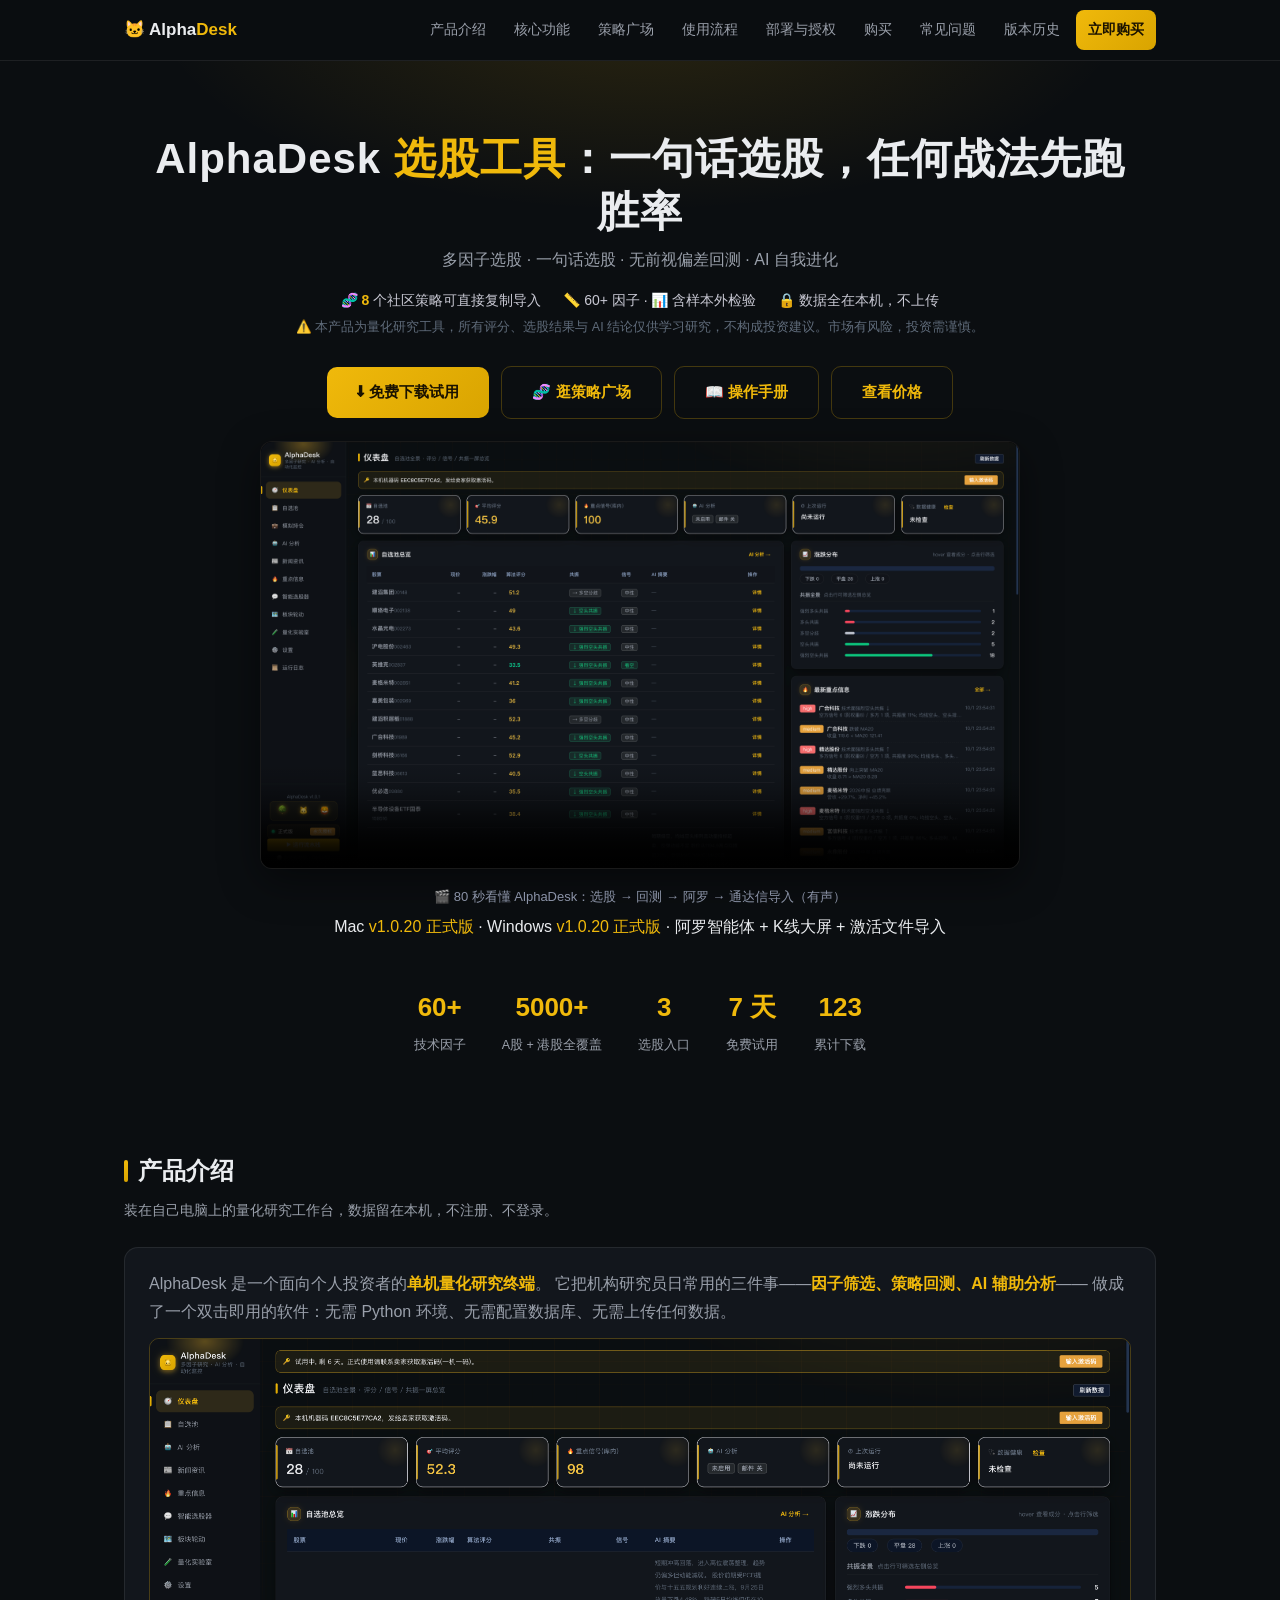
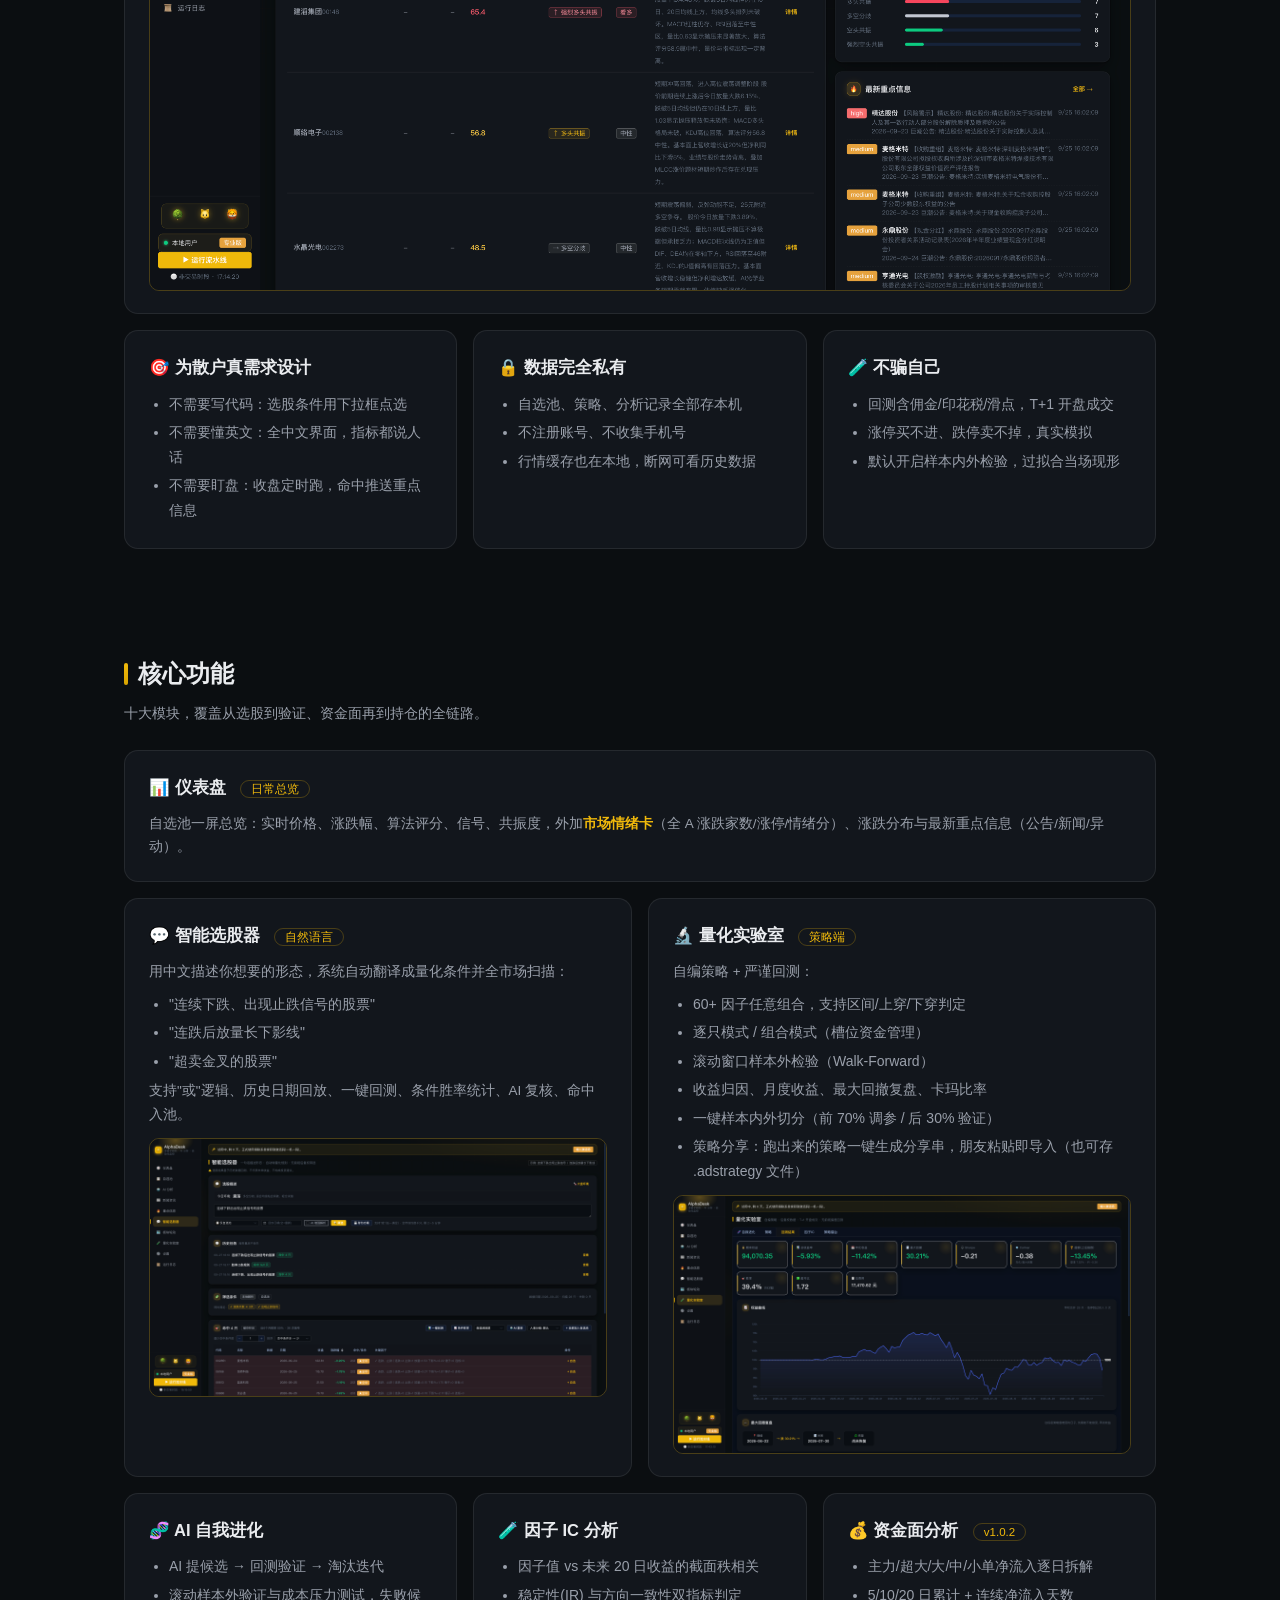
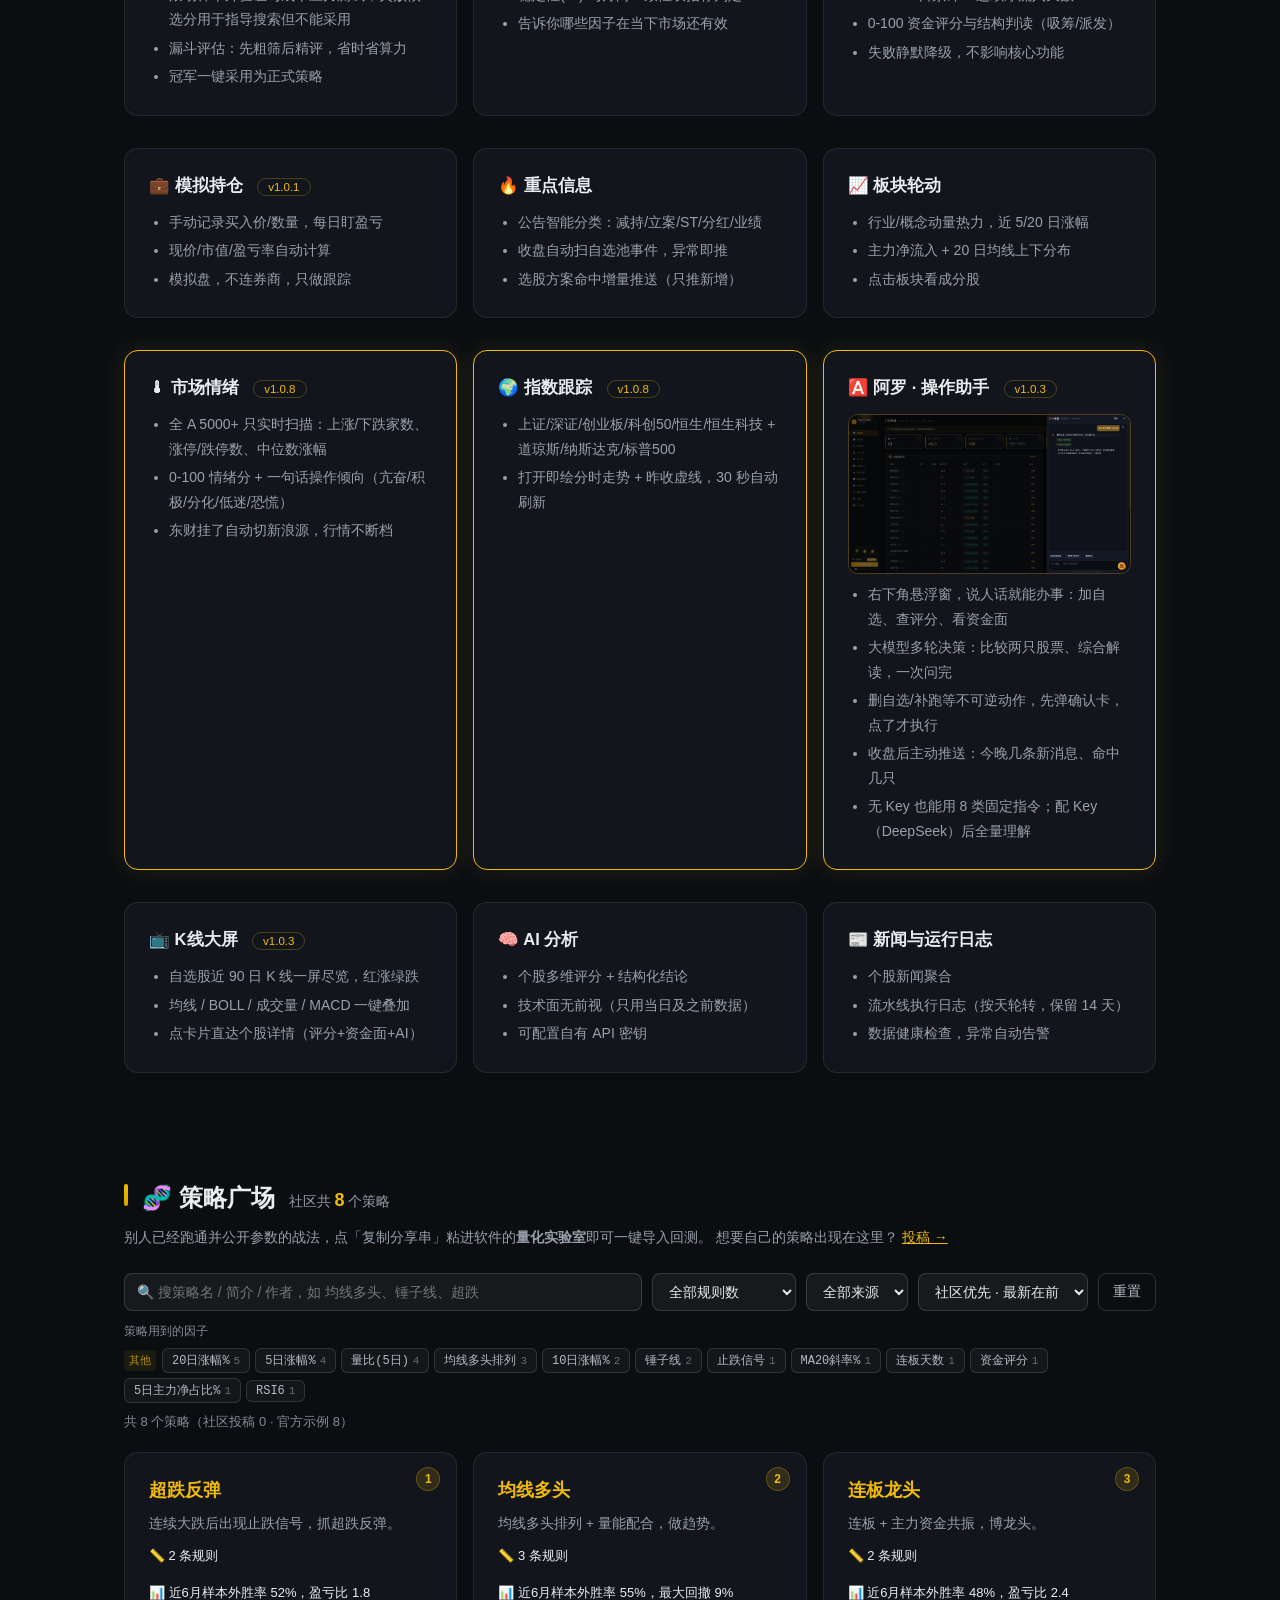
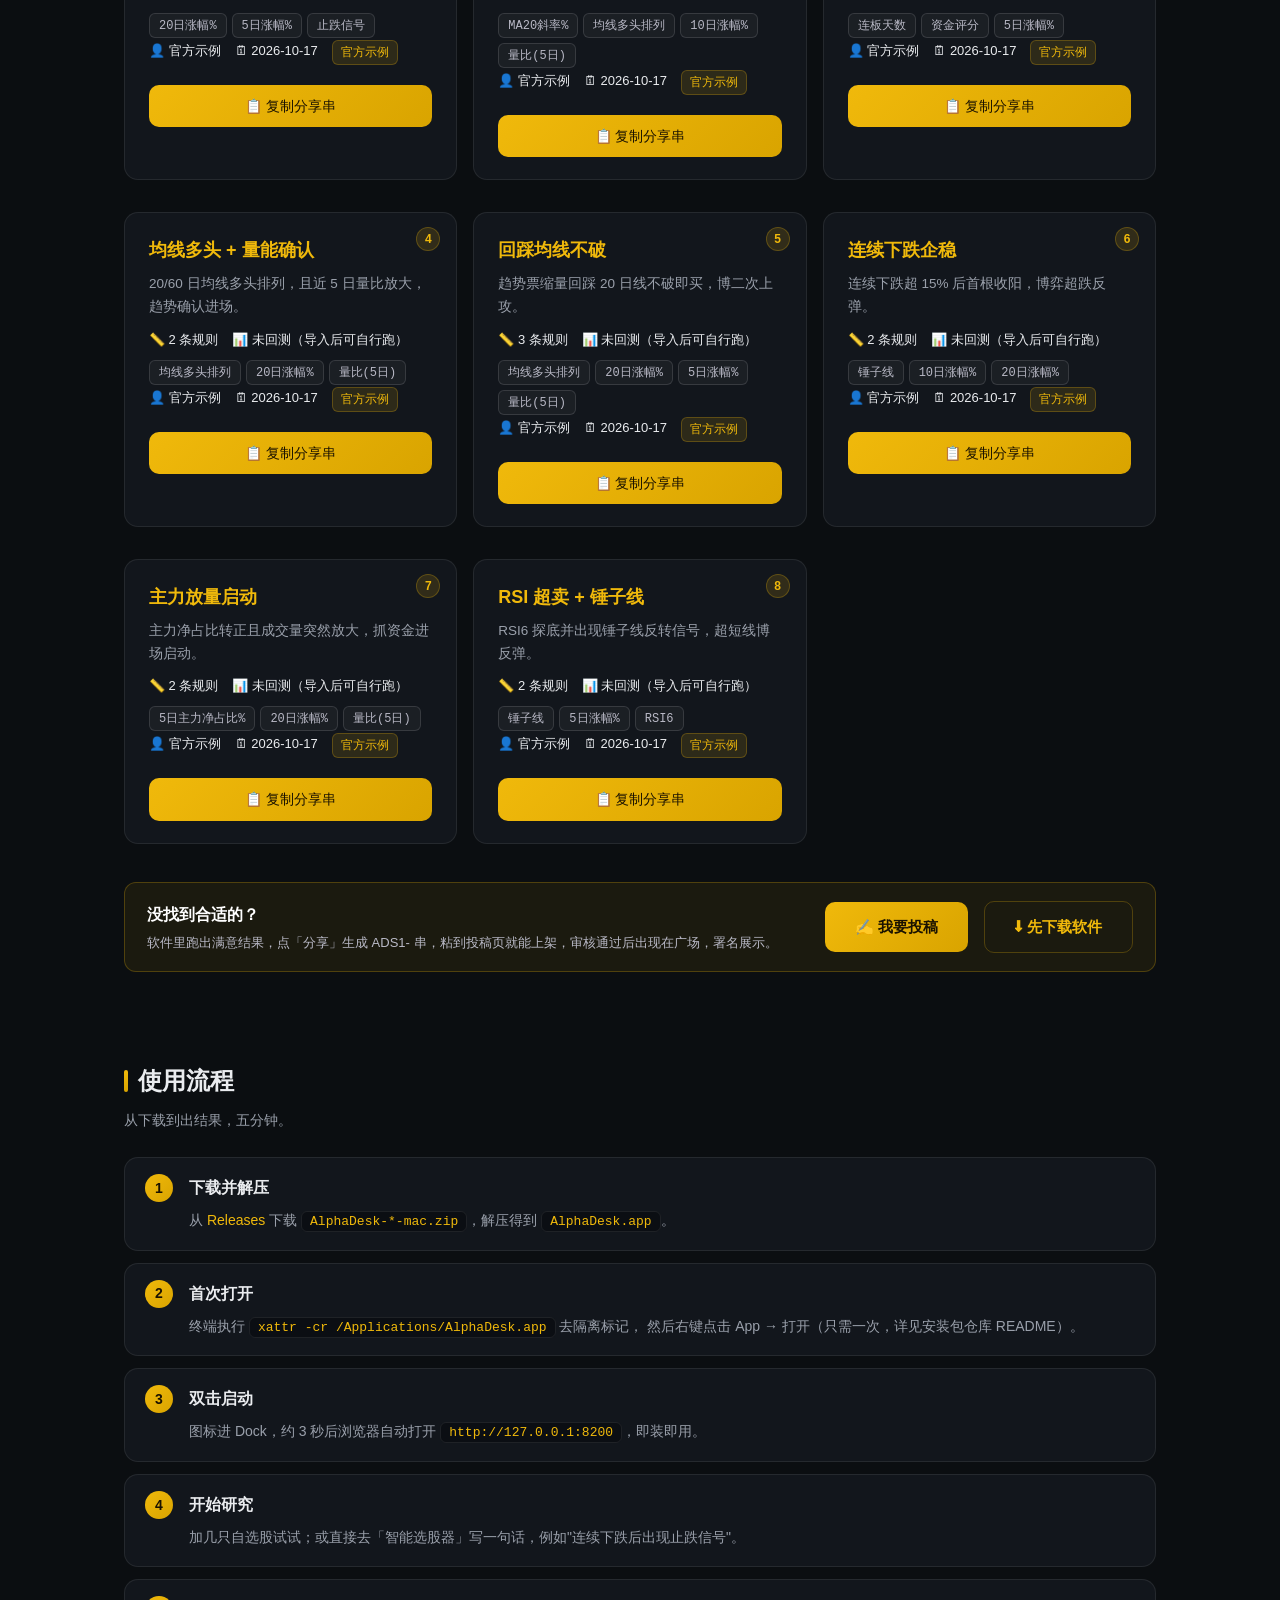
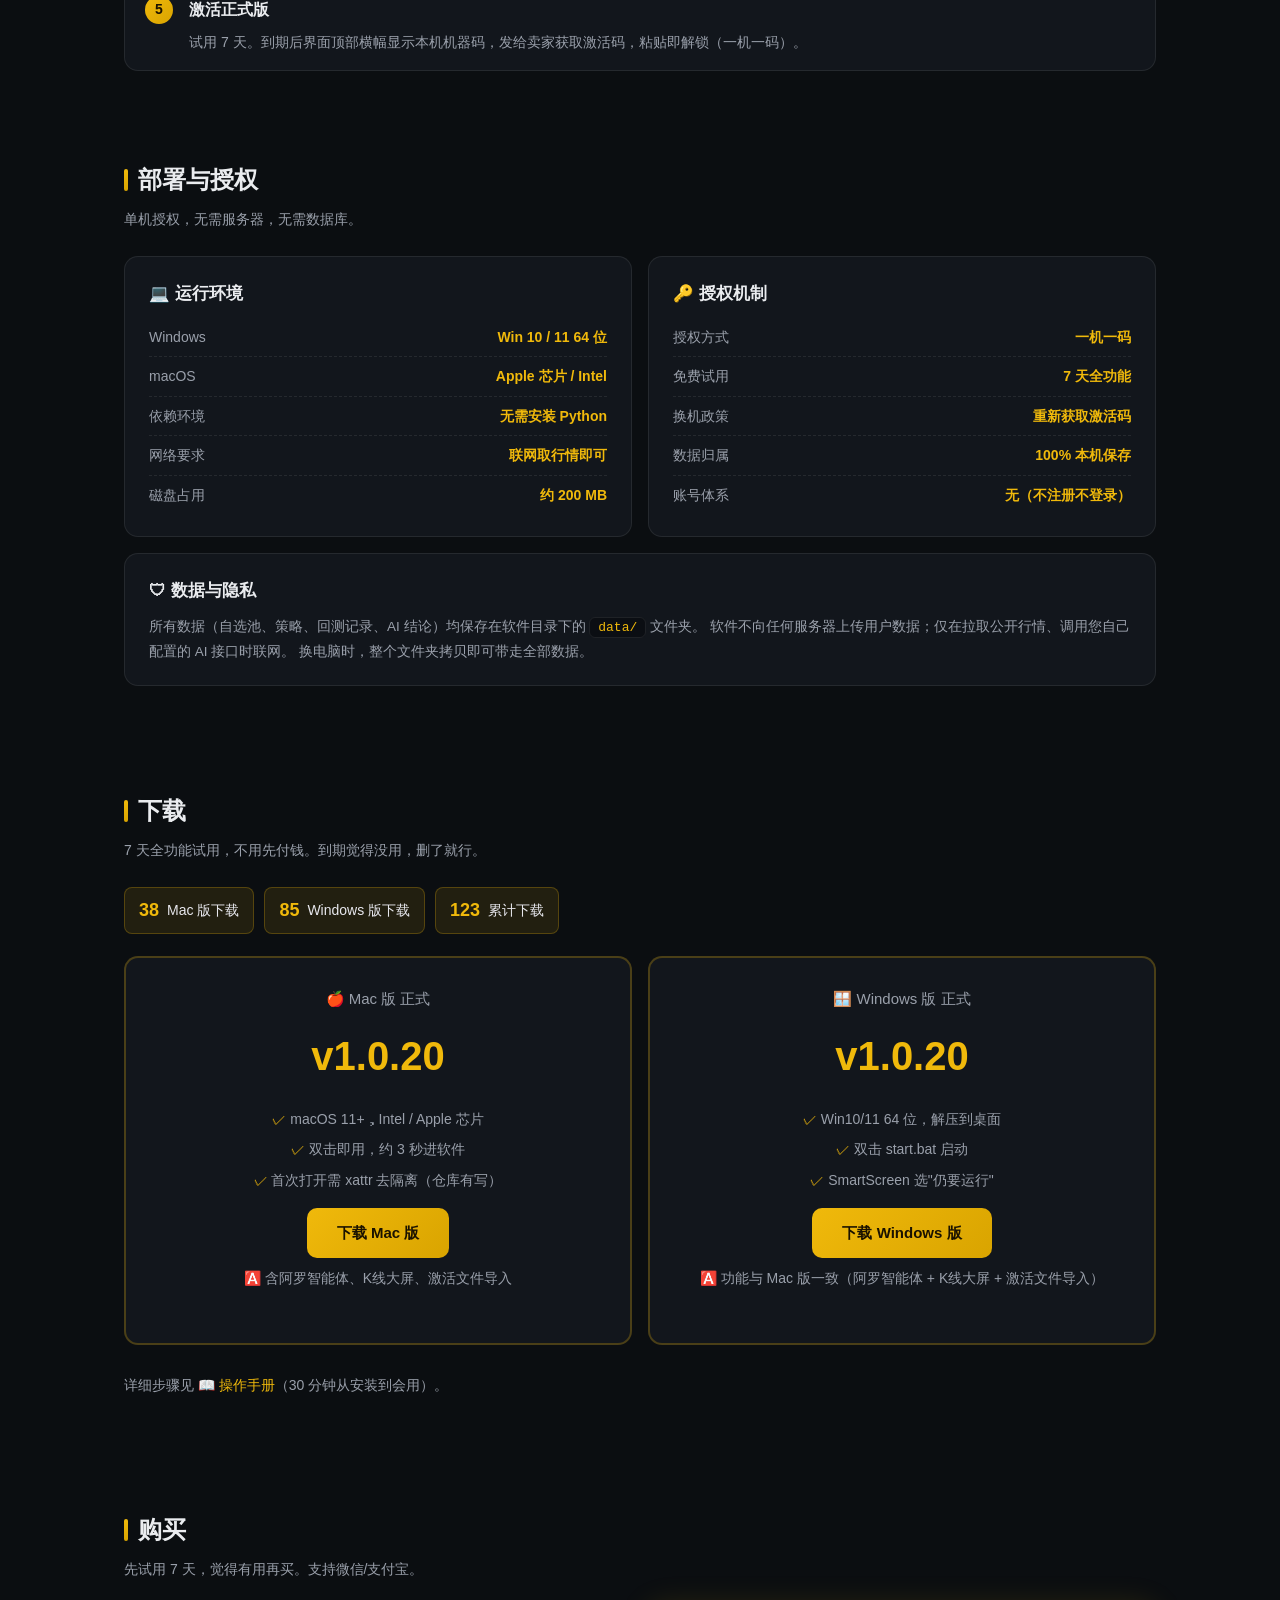
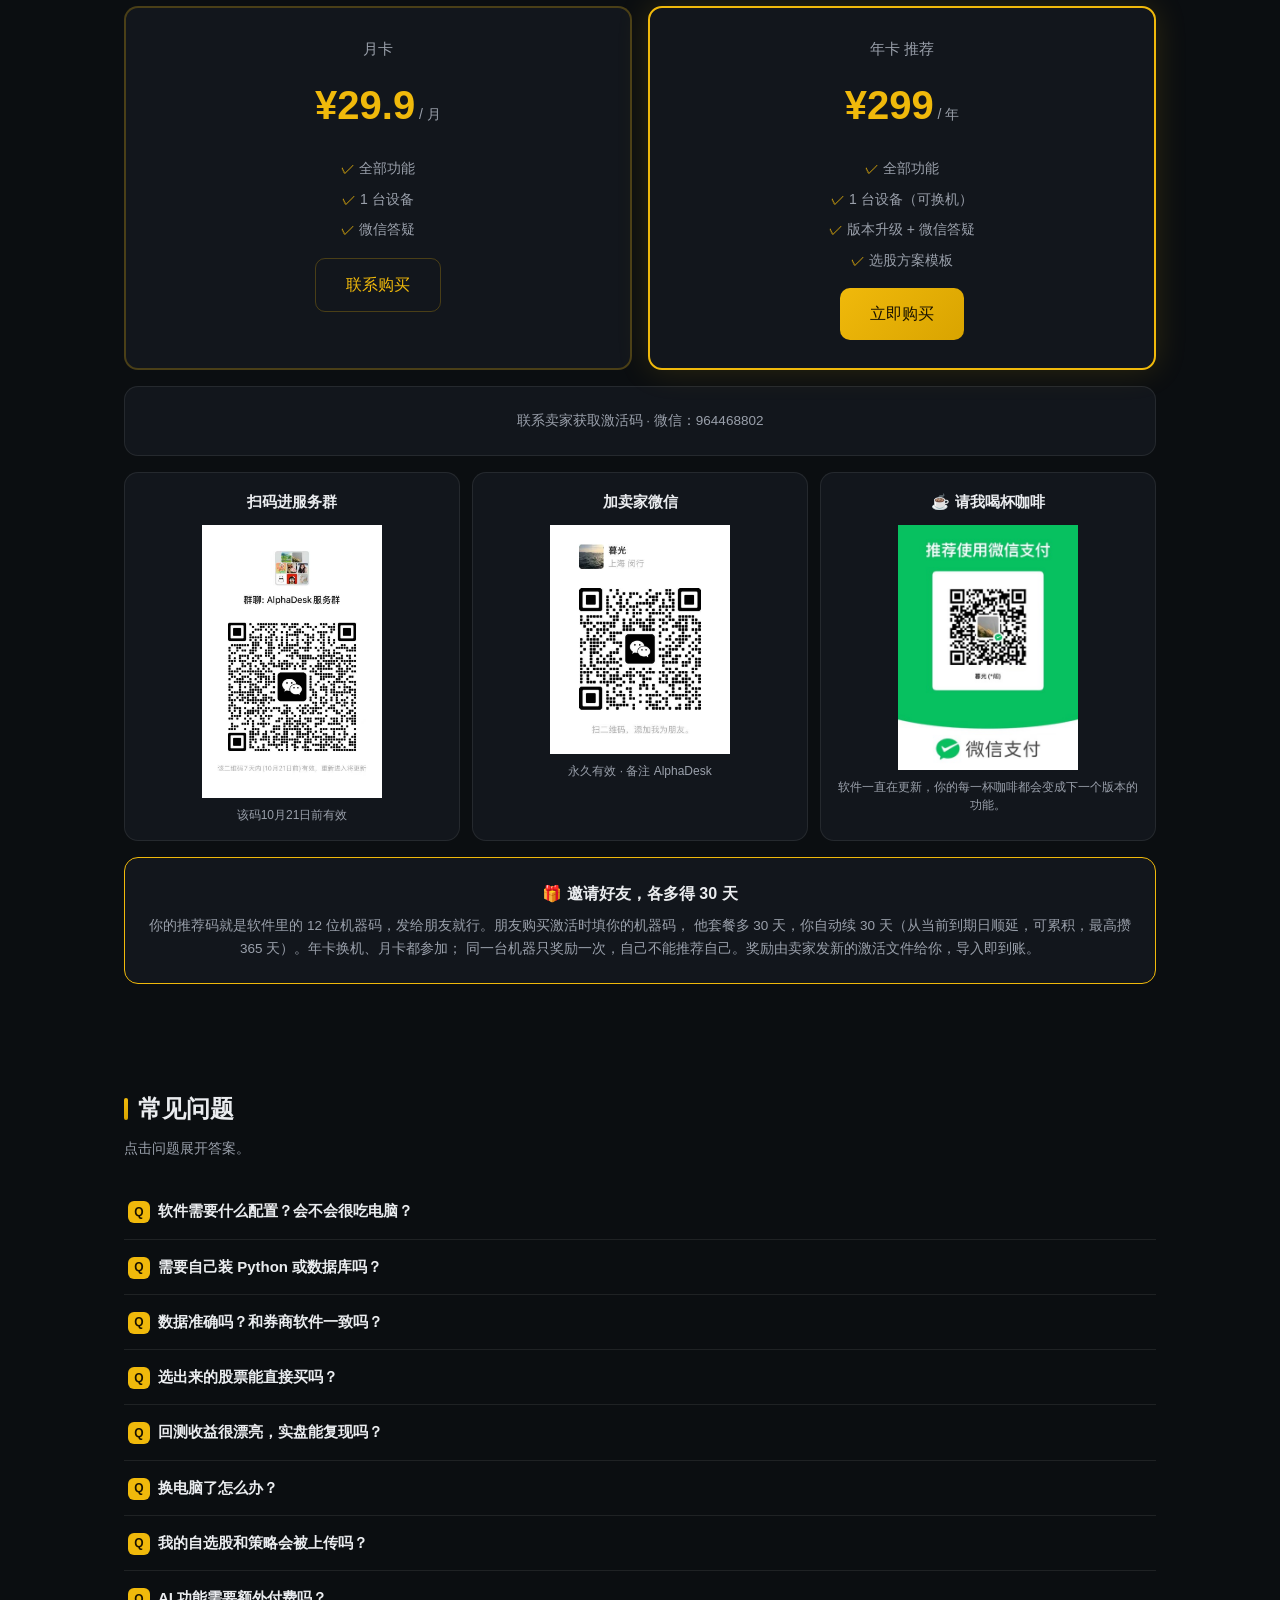
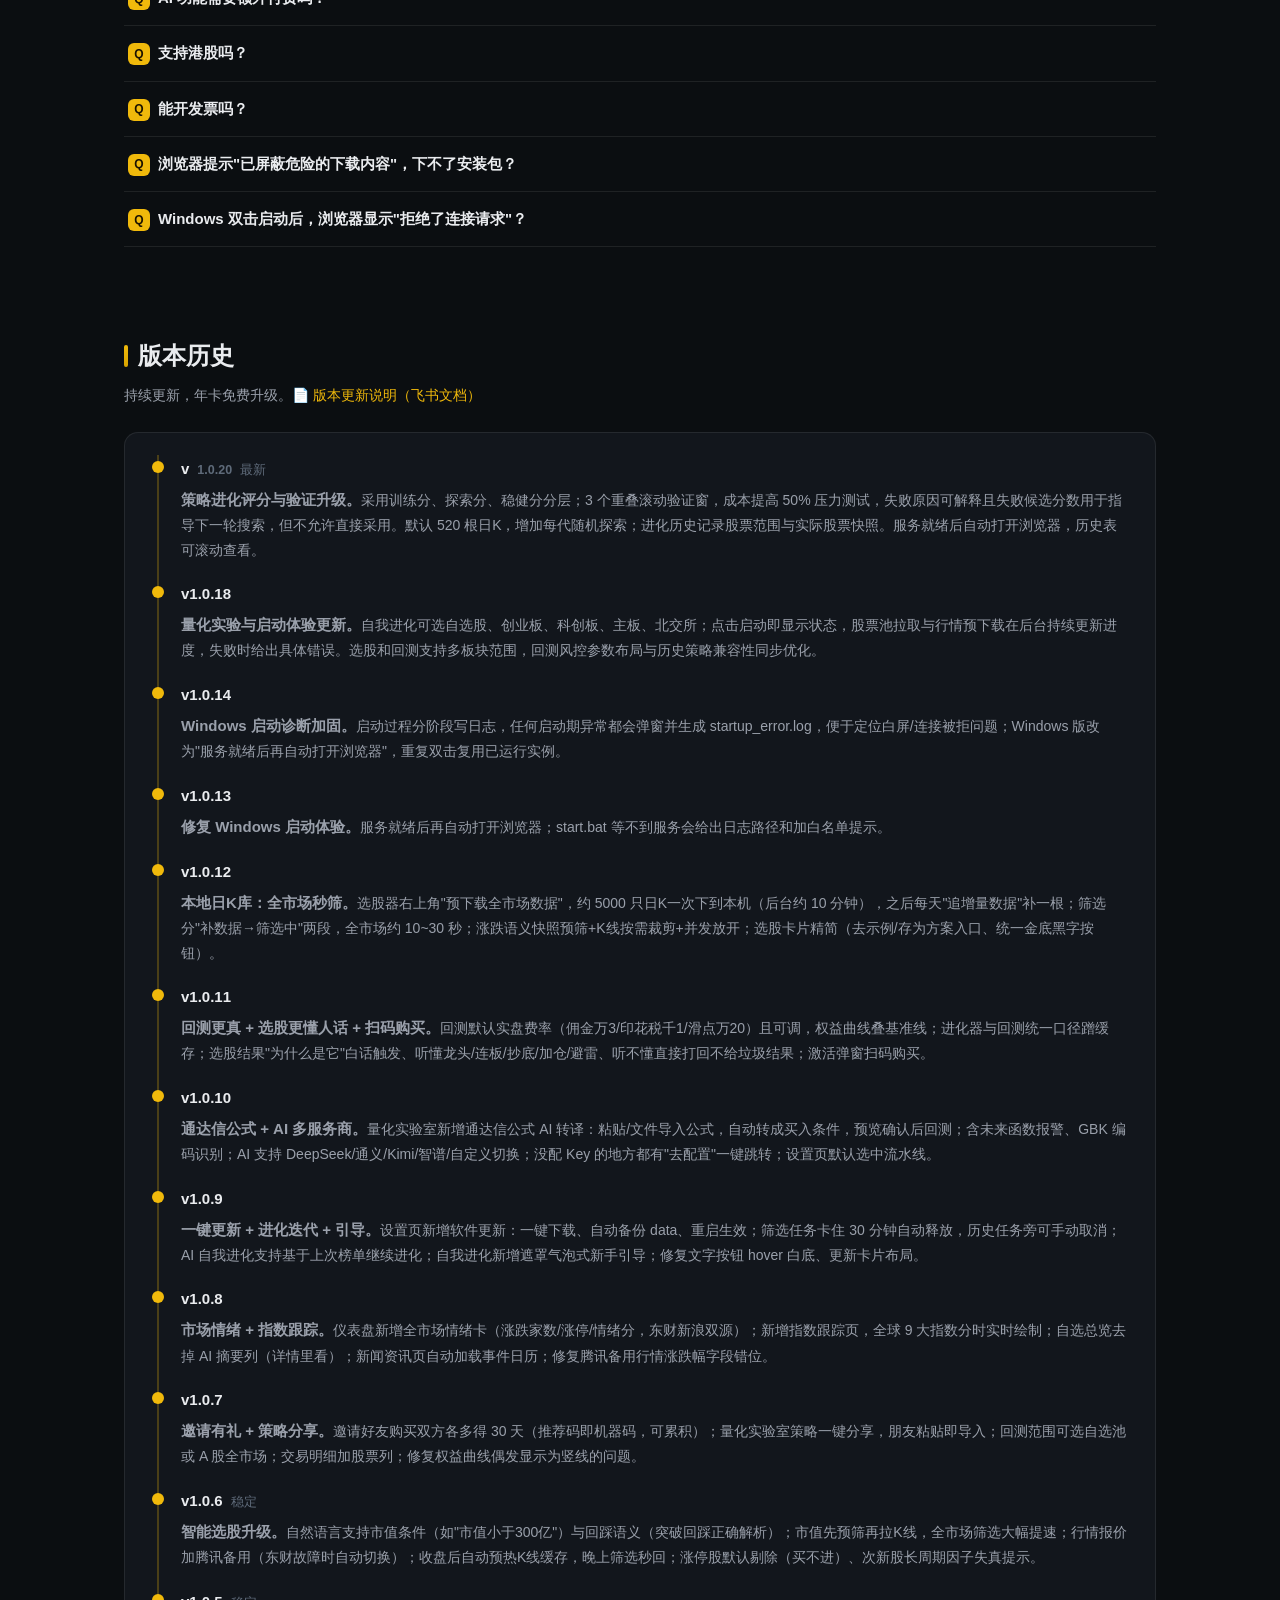
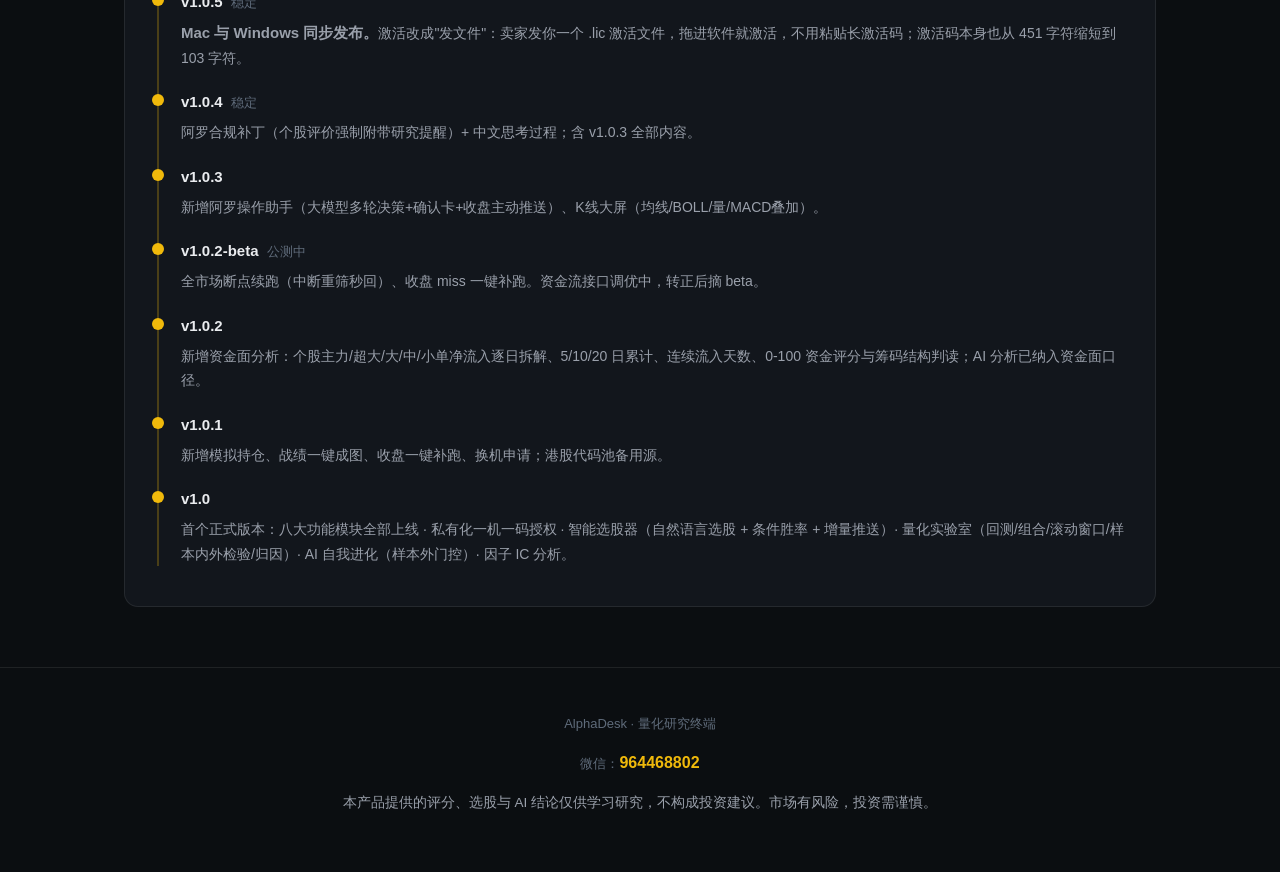
==== commit 7a695c17: "更新 v1.0.20 官网版本历史与 FAQ" ====
--- a/index.html
+++ b/index.html
@@ -160,7 +160,7 @@
         <h3>🧬 AI 自我进化</h3>
         <ul>
           <li>AI 提候选 → 回测验证 → 淘汰迭代</li>
-          <li>样本外门控：验证段不达标无育种资格</li>
+          <li>滚动样本外验证与成本压力测试，失败候选分用于指导搜索但不能采用</li>
           <li>漏斗评估：先粗筛后精评，省时省算力</li>
           <li>冠军一键采用为正式策略</li>
         </ul>
@@ -504,7 +504,7 @@
       <div class="a">这是浏览器对"小众网站的压缩包里带 exe"的一刀切拦截，文件本身没问题（包内只有一个主程序 AlphaDesk.exe，无安装、无捆绑）。解决办法二选一：① 在下载记录里点"保留"——Edge：下载图标→"…"→保留；Chrome：下载栏→"显示全部"→保留危险文件。② 换 GitHub 备链下载（同页面备选链接，大站信誉好，一般不拦）。下完如果还被 SmartScreen/杀毒拦，点"仍要运行"或加白名单即可。</div></div>
 
     <div class="faq"><div class="q">Windows 双击启动后，浏览器显示"拒绝了连接请求"？</div>
-      <div class="a">服务启动后请在浏览器手动访问 http://127.0.0.1:8200。若页面拒绝连接：① 等待启动完成并检查 AlphaDesk\logs\startup.log；② 把软件文件夹加入杀毒白名单，结束残留的 AlphaDesk.exe 后重新启动；③ 关闭 VPN/代理 TUN、加速器或 ToDesk 等虚拟网卡；④ 解压到纯英文路径（如 C:\AlphaDesk）。</div></div>
+      <div class="a">服务就绪后会自动打开浏览器；若未打开，可访问 http://127.0.0.1:8200。若页面拒绝连接：① 等待启动完成并检查 AlphaDesk\logs\startup.log；② 把软件文件夹加入杀毒白名单，结束残留的 AlphaDesk.exe 后重新启动；③ 关闭 VPN/代理 TUN、加速器或 ToDesk 等虚拟网卡；④ 解压到纯英文路径（如 C:\AlphaDesk）。</div></div>
   </div>
 </section>
 
@@ -517,7 +517,7 @@
       <div class="timeline">
         <div class="ver">
           <b>v<span class="ver-auto">–</span></b><span>最新</span>
-          <p><b>全托管无限进化 + 回测口径修正。</b>打开「全托管直到暂停」后会持续迭代直到手动暂停，不再跑完一批就停（轮数此时表示每多少轮保存一次检查点）；运行中实时刷新当前冠军与排行，暂停会跑完当前轮再落盘退出。回测改为停牌/无成交量日不撮合、印花税按 2023-08-28 起 0.5‰ 自动切换、涨跌停限幅支持按行情逐日覆盖，组合回测严格按共同交易日对齐。前端静态资源版本改为按文件内容自动生成，升级后无需清缓存。</p>
+          <p><b>策略进化评分与验证升级。</b>采用训练分、探索分、稳健分分层；3 个重叠滚动验证窗，成本提高 50% 压力测试，失败原因可解释且失败候选分数用于指导下一轮搜索，但不允许直接采用。默认 520 根日K，增加每代随机探索；进化历史记录股票范围与实际股票快照。服务就绪后自动打开浏览器，历史表可滚动查看。</p>
         </div>
         <div class="ver">
           <b>v1.0.18</b>
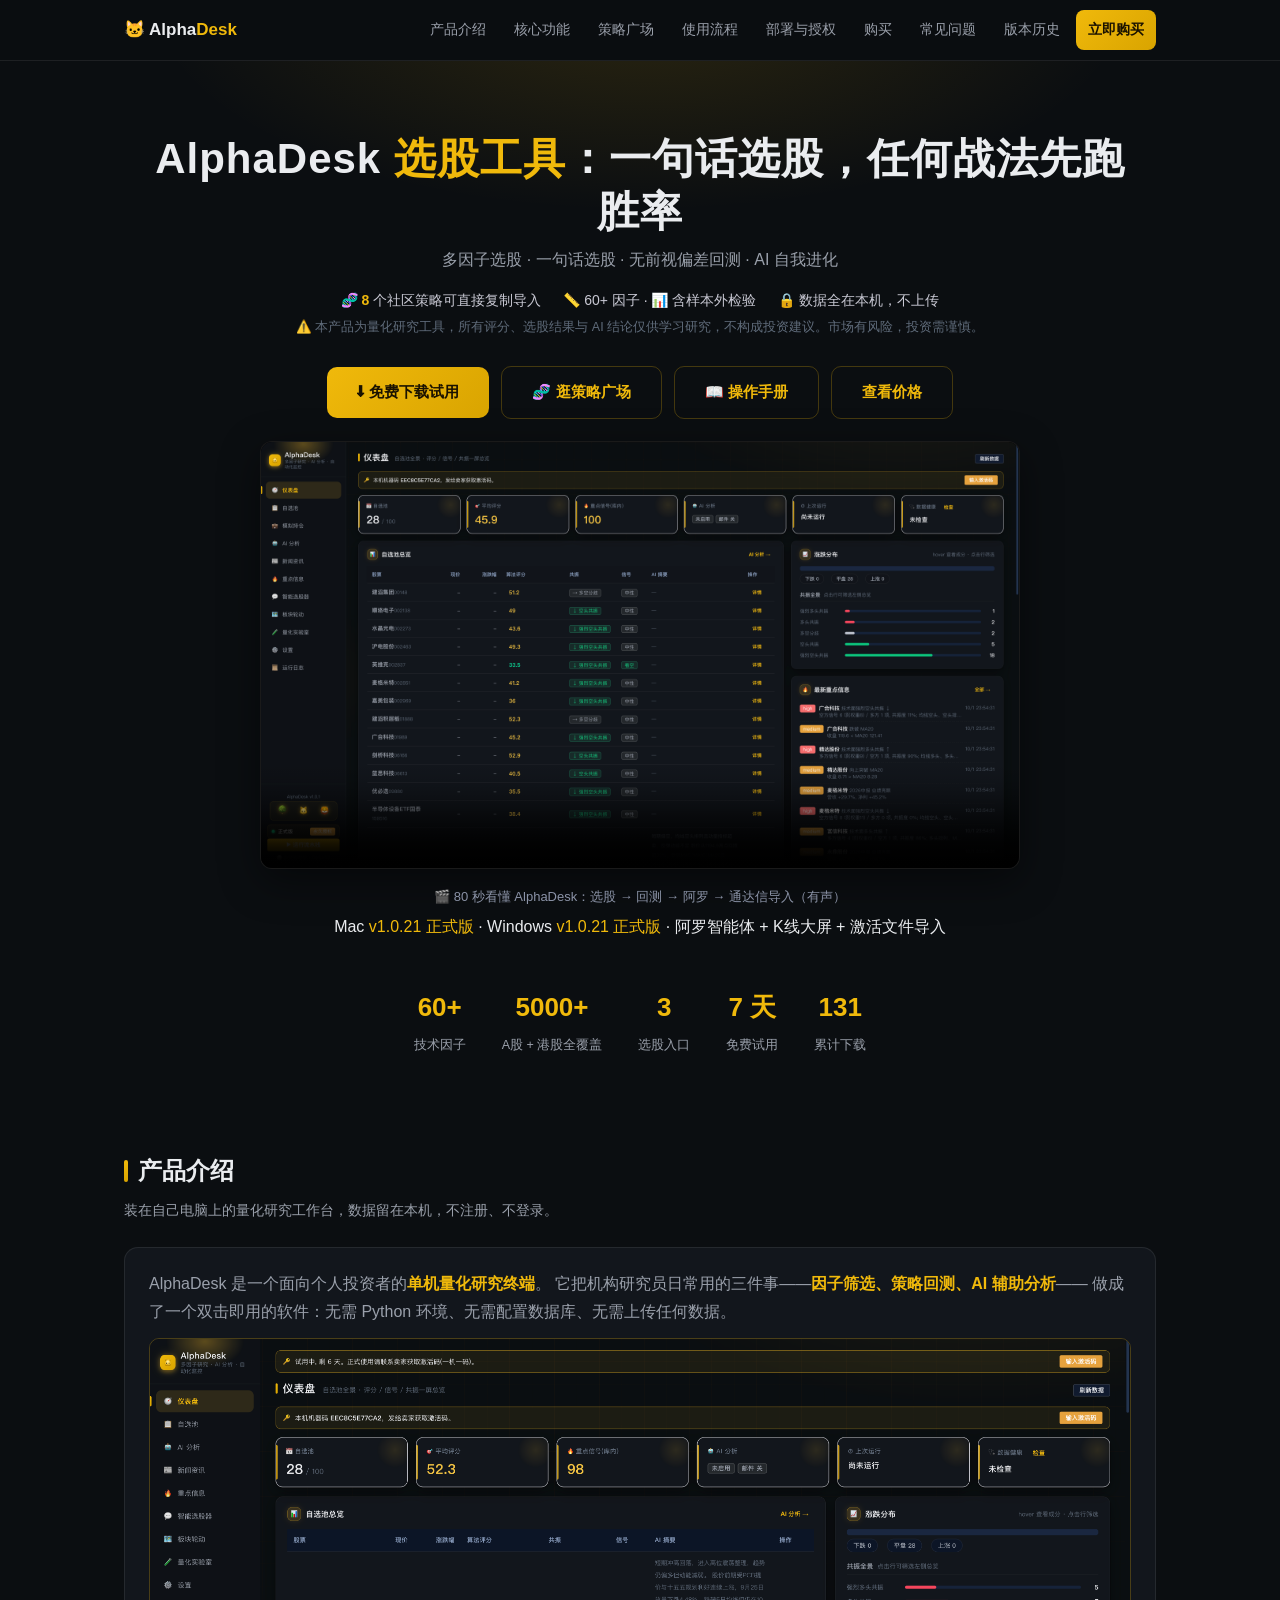
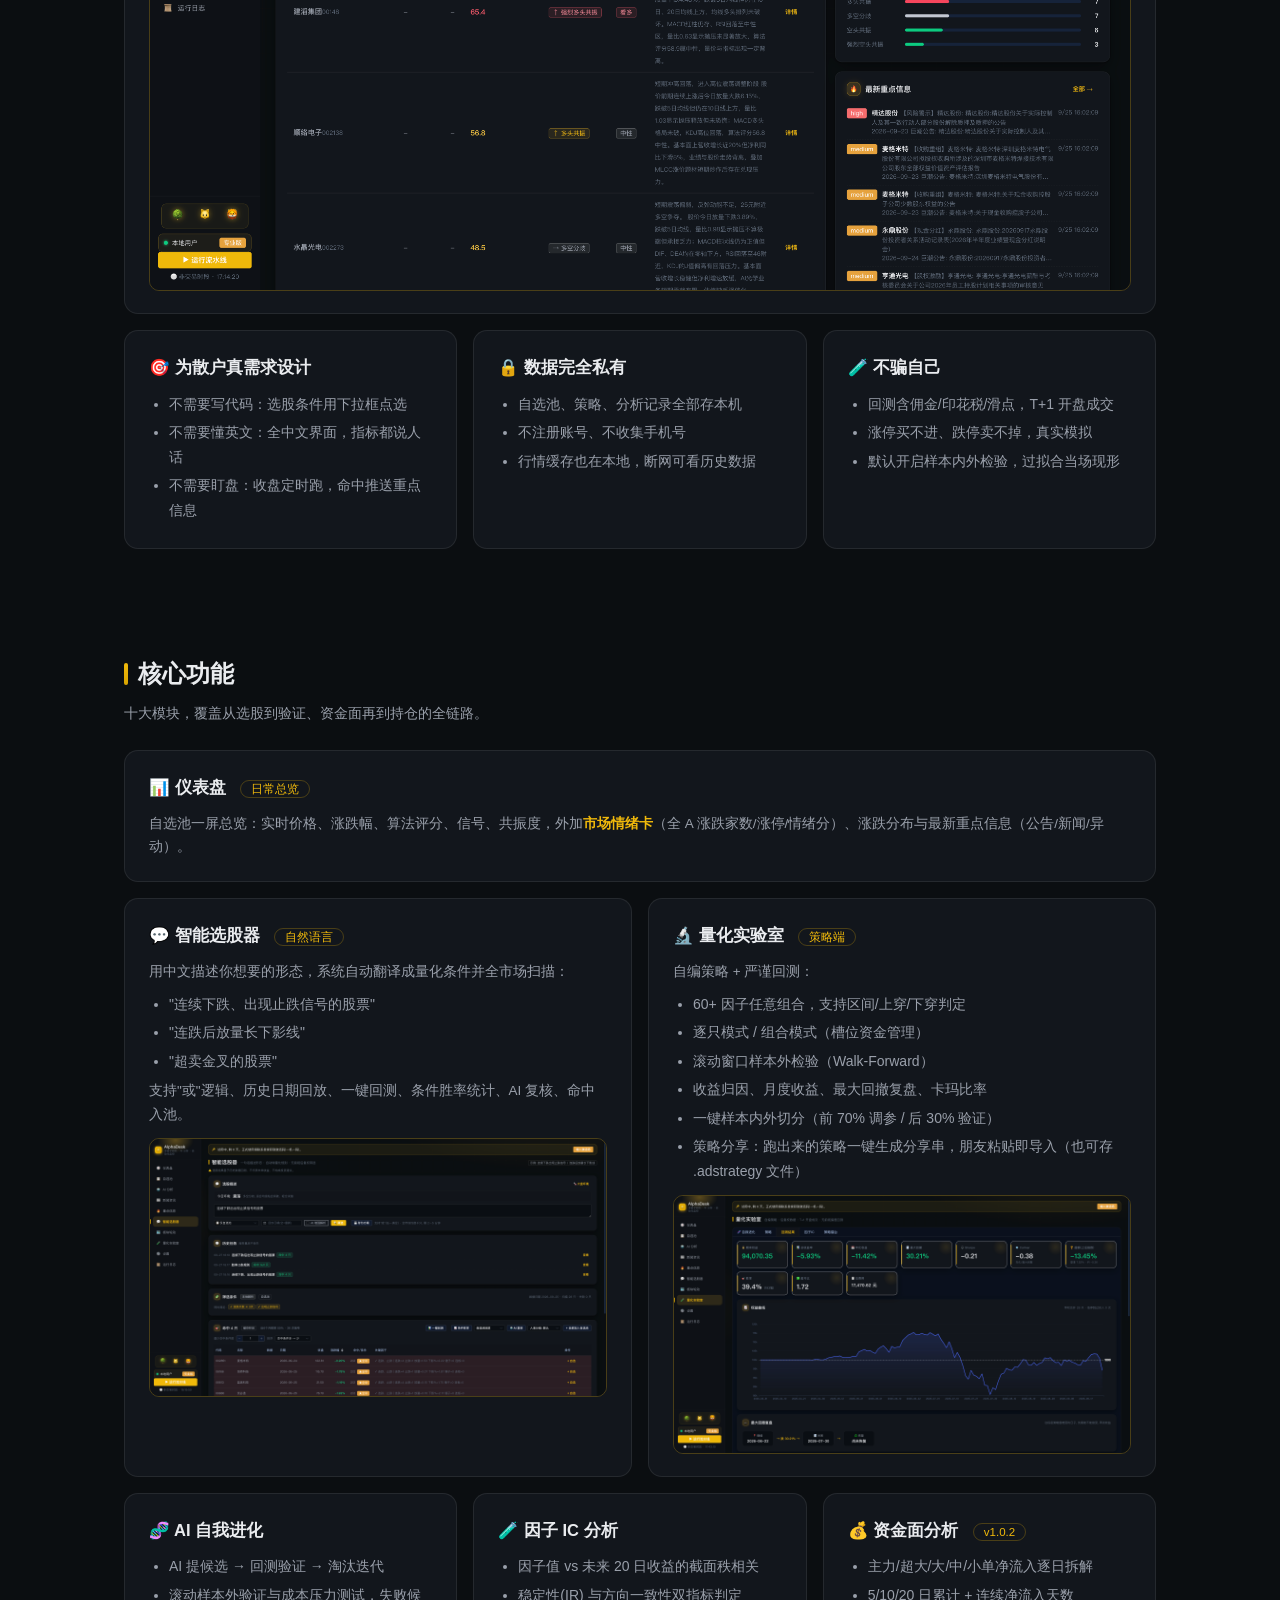
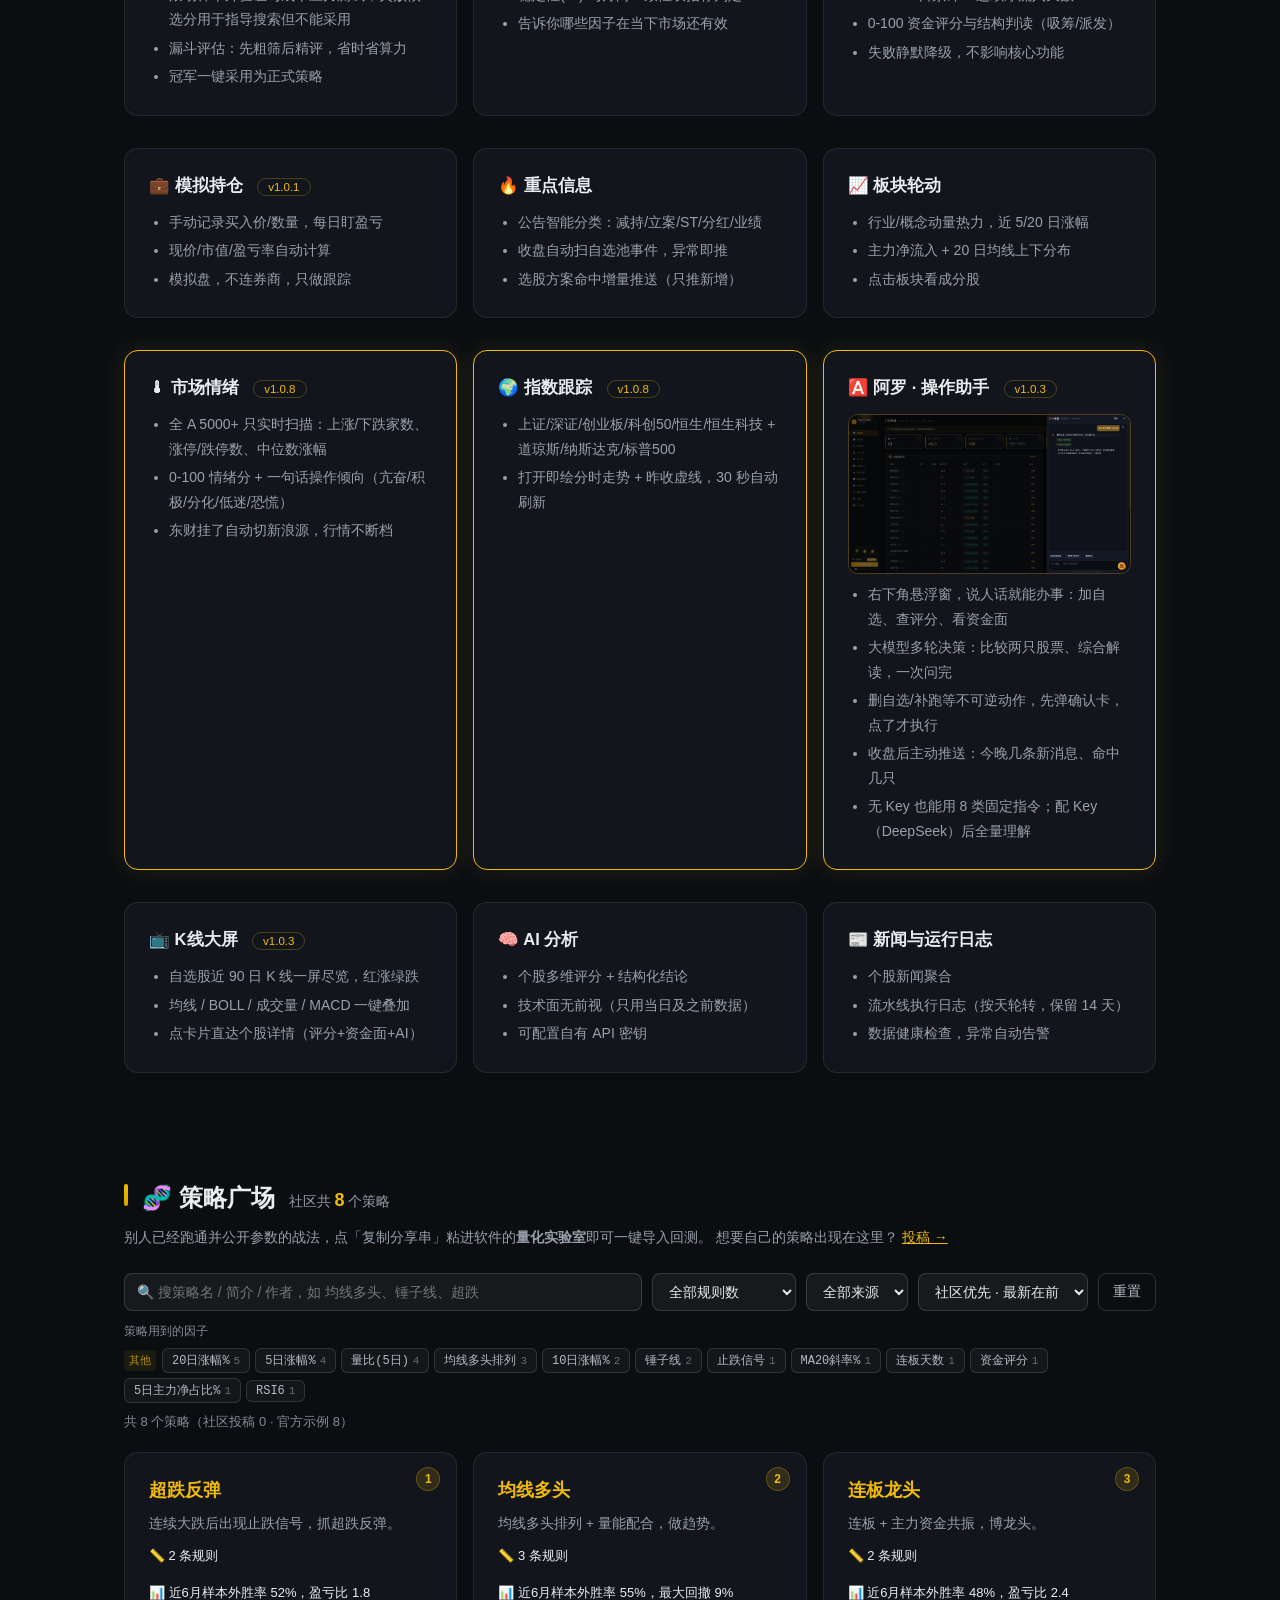
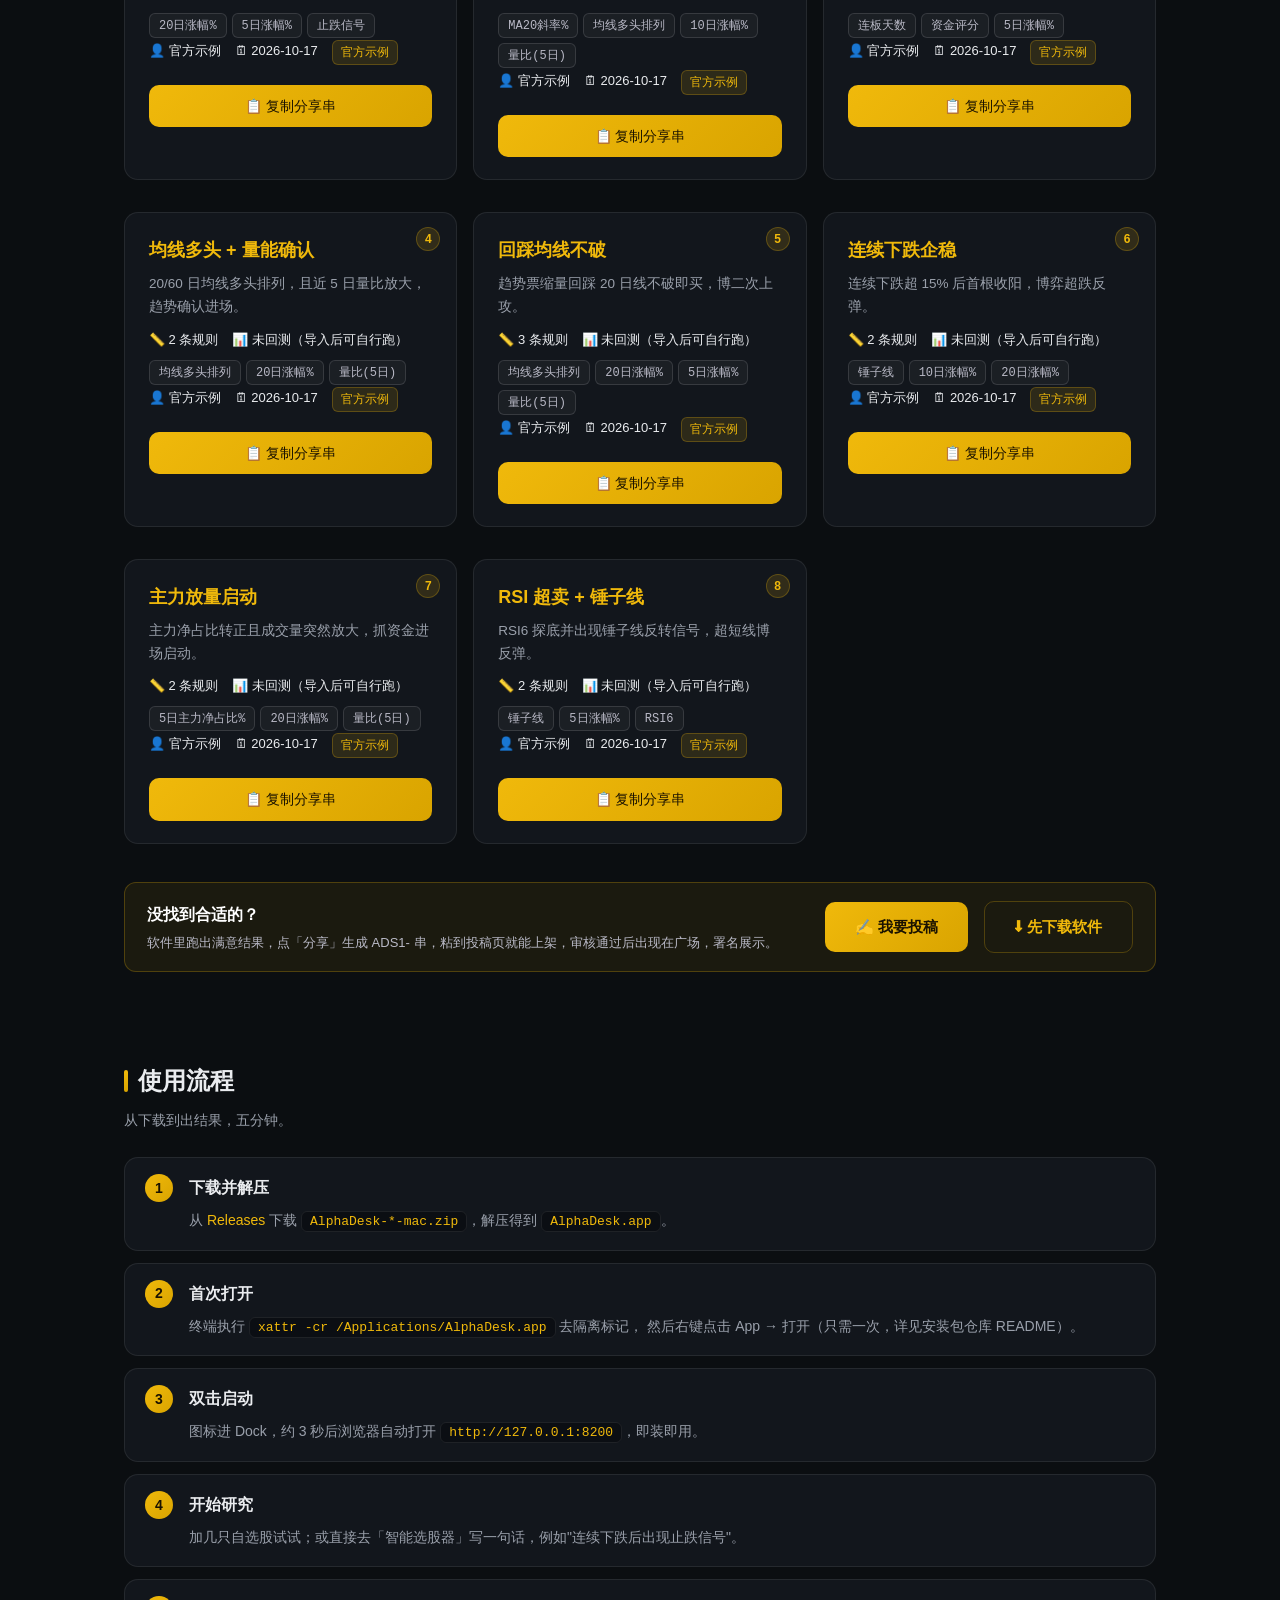
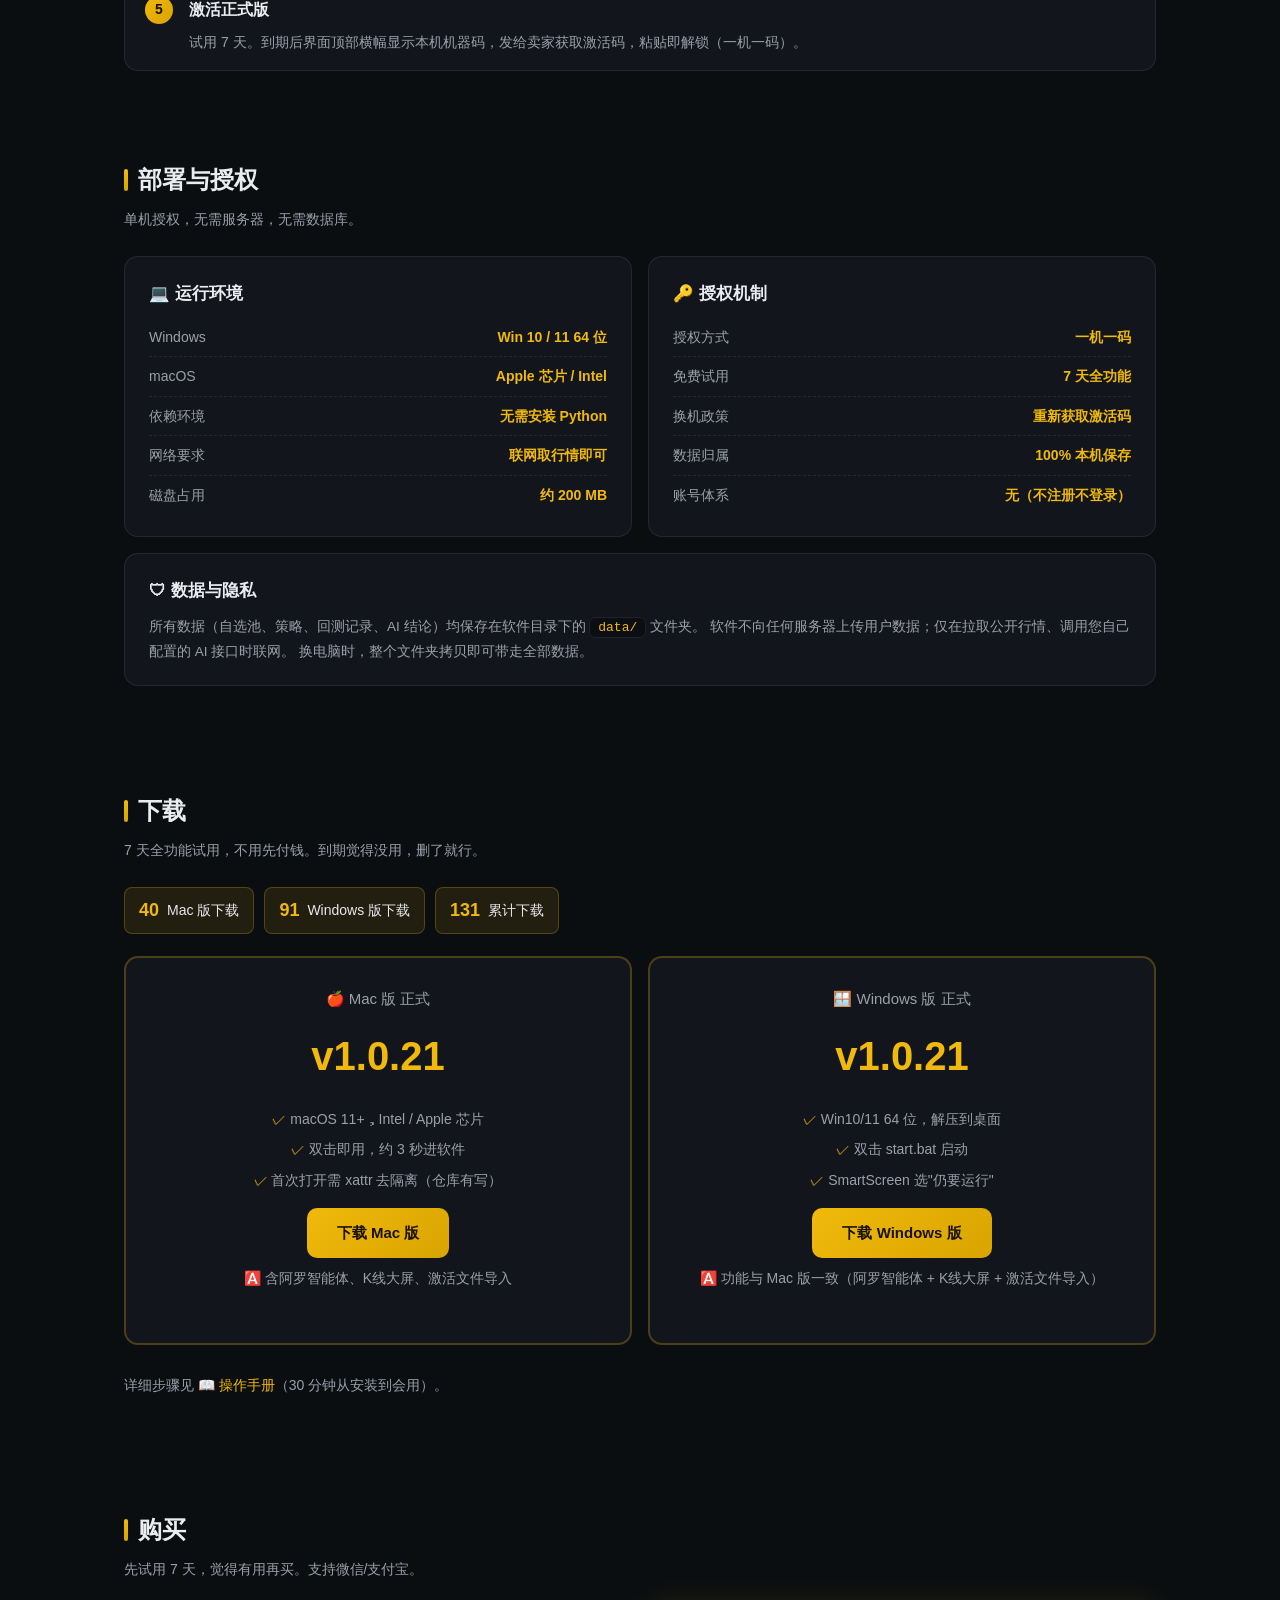
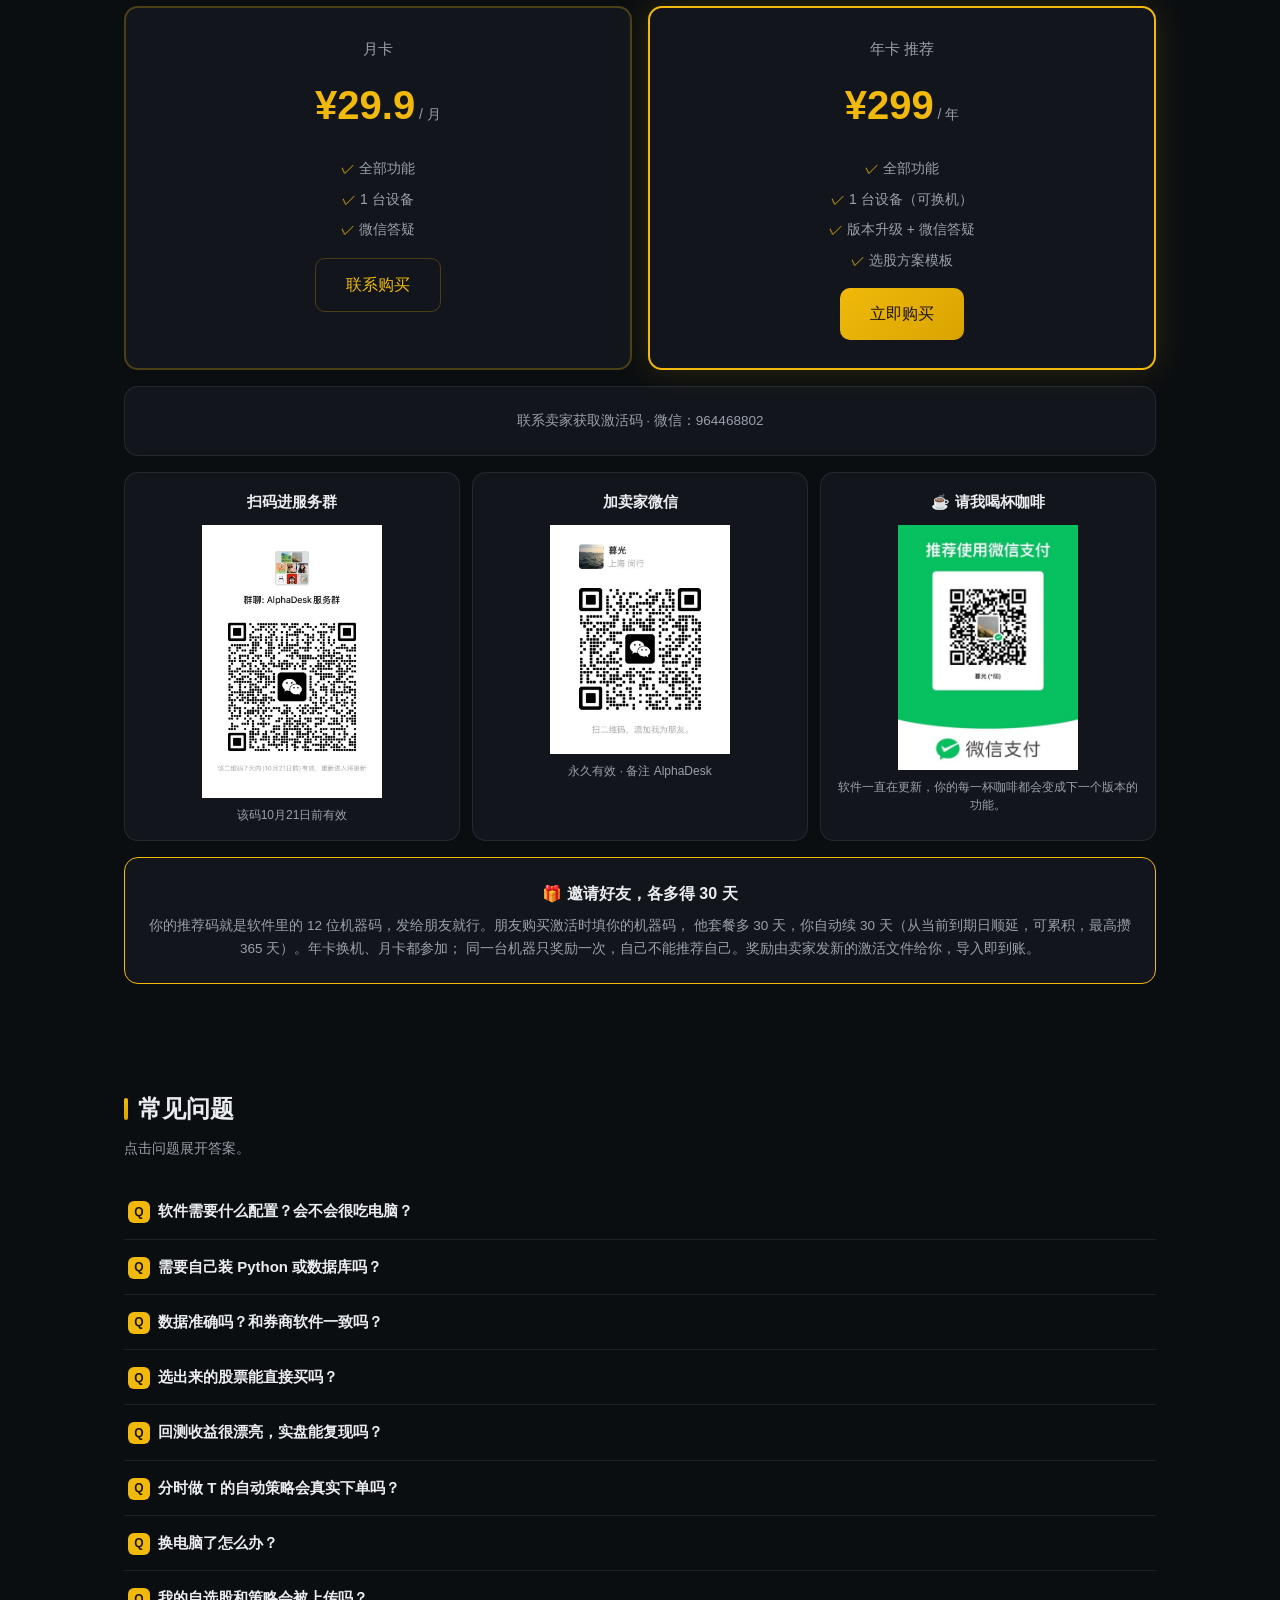
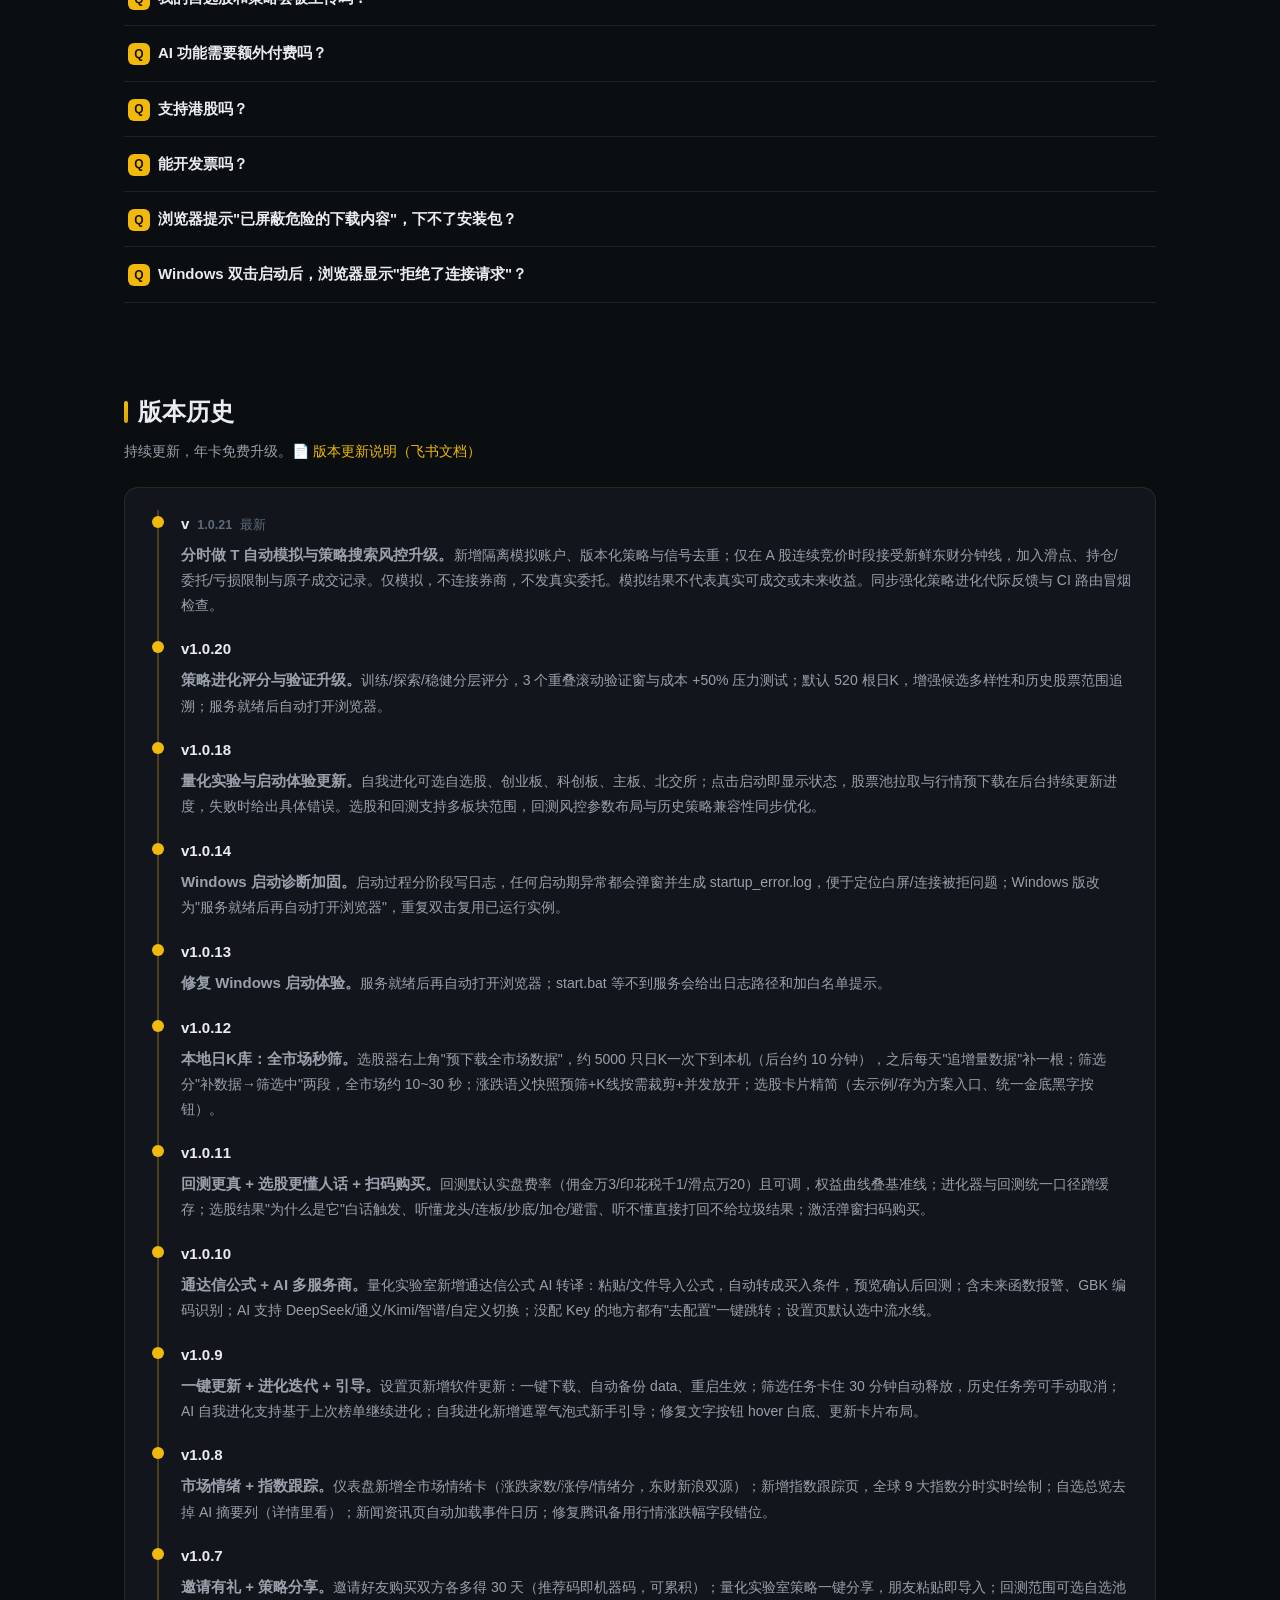
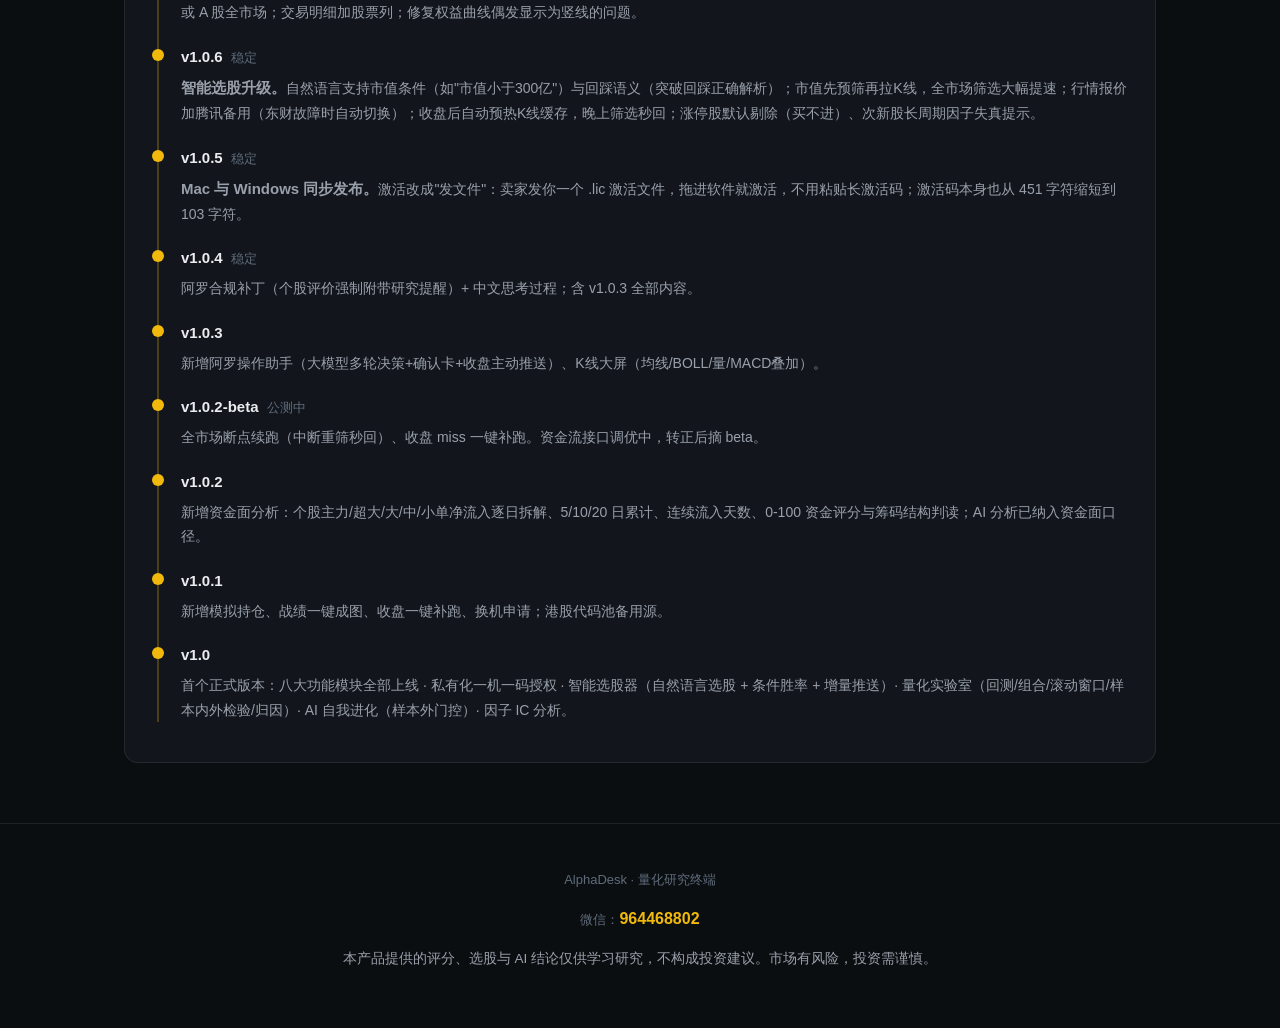
==== commit ebae1374: "Publish v1.0.21 product notes and simulation risk FAQ" ====
--- a/index.html
+++ b/index.html
@@ -485,6 +485,9 @@
     <div class="faq"><div class="q">回测收益很漂亮，实盘能复现吗？</div>
       <div class="a">不一定，这是所有回测的共性。我们已尽量降低乐观偏差：含交易成本、T+1 开盘成交、涨停买不进、跌停卖不掉、并默认开启样本内外检验。如果样本外一栏是"由正转负，不可用"，请相信这个结论而不是样本内的漂亮数字。</div></div>
 
+    <div class="faq"><div class="q">分时做 T 的自动策略会真实下单吗？</div>
+      <div class="a">不会。自动策略仅作用于本机模拟账户，不连接券商、不发送真实委托。只在页面打开且 A 股连续竞价期间处理新鲜分钟线；行情延迟、简化撮合和费用模型可能使模拟结果与实际交易显著不同，不构成投资建议。</div></div>
+
     <div class="faq"><div class="q">换电脑了怎么办？</div>
       <div class="a">把整个软件文件夹拷到新电脑即可（数据跟着走）。激活码与本机绑定，换机需要联系卖家重新获取，年卡用户免费换机。</div></div>
 
@@ -517,7 +520,11 @@
       <div class="timeline">
         <div class="ver">
           <b>v<span class="ver-auto">–</span></b><span>最新</span>
-          <p><b>策略进化评分与验证升级。</b>采用训练分、探索分、稳健分分层；3 个重叠滚动验证窗，成本提高 50% 压力测试，失败原因可解释且失败候选分数用于指导下一轮搜索，但不允许直接采用。默认 520 根日K，增加每代随机探索；进化历史记录股票范围与实际股票快照。服务就绪后自动打开浏览器，历史表可滚动查看。</p>
+          <p><b>分时做 T 自动模拟与策略搜索风控升级。</b>新增隔离模拟账户、版本化策略与信号去重；仅在 A 股连续竞价时段接受新鲜东财分钟线，加入滑点、持仓/委托/亏损限制与原子成交记录。仅模拟，不连接券商，不发真实委托。模拟结果不代表真实可成交或未来收益。同步强化策略进化代际反馈与 CI 路由冒烟检查。</p>
+        </div>
+        <div class="ver">
+          <b>v1.0.20</b>
+          <p><b>策略进化评分与验证升级。</b>训练/探索/稳健分层评分，3 个重叠滚动验证窗与成本 +50% 压力测试；默认 520 根日K，增强候选多样性和历史股票范围追溯；服务就绪后自动打开浏览器。</p>
         </div>
         <div class="ver">
           <b>v1.0.18</b>
@@ -881,4 +888,4 @@
 })();
 </script>
 </body>
-</html>
+</html>
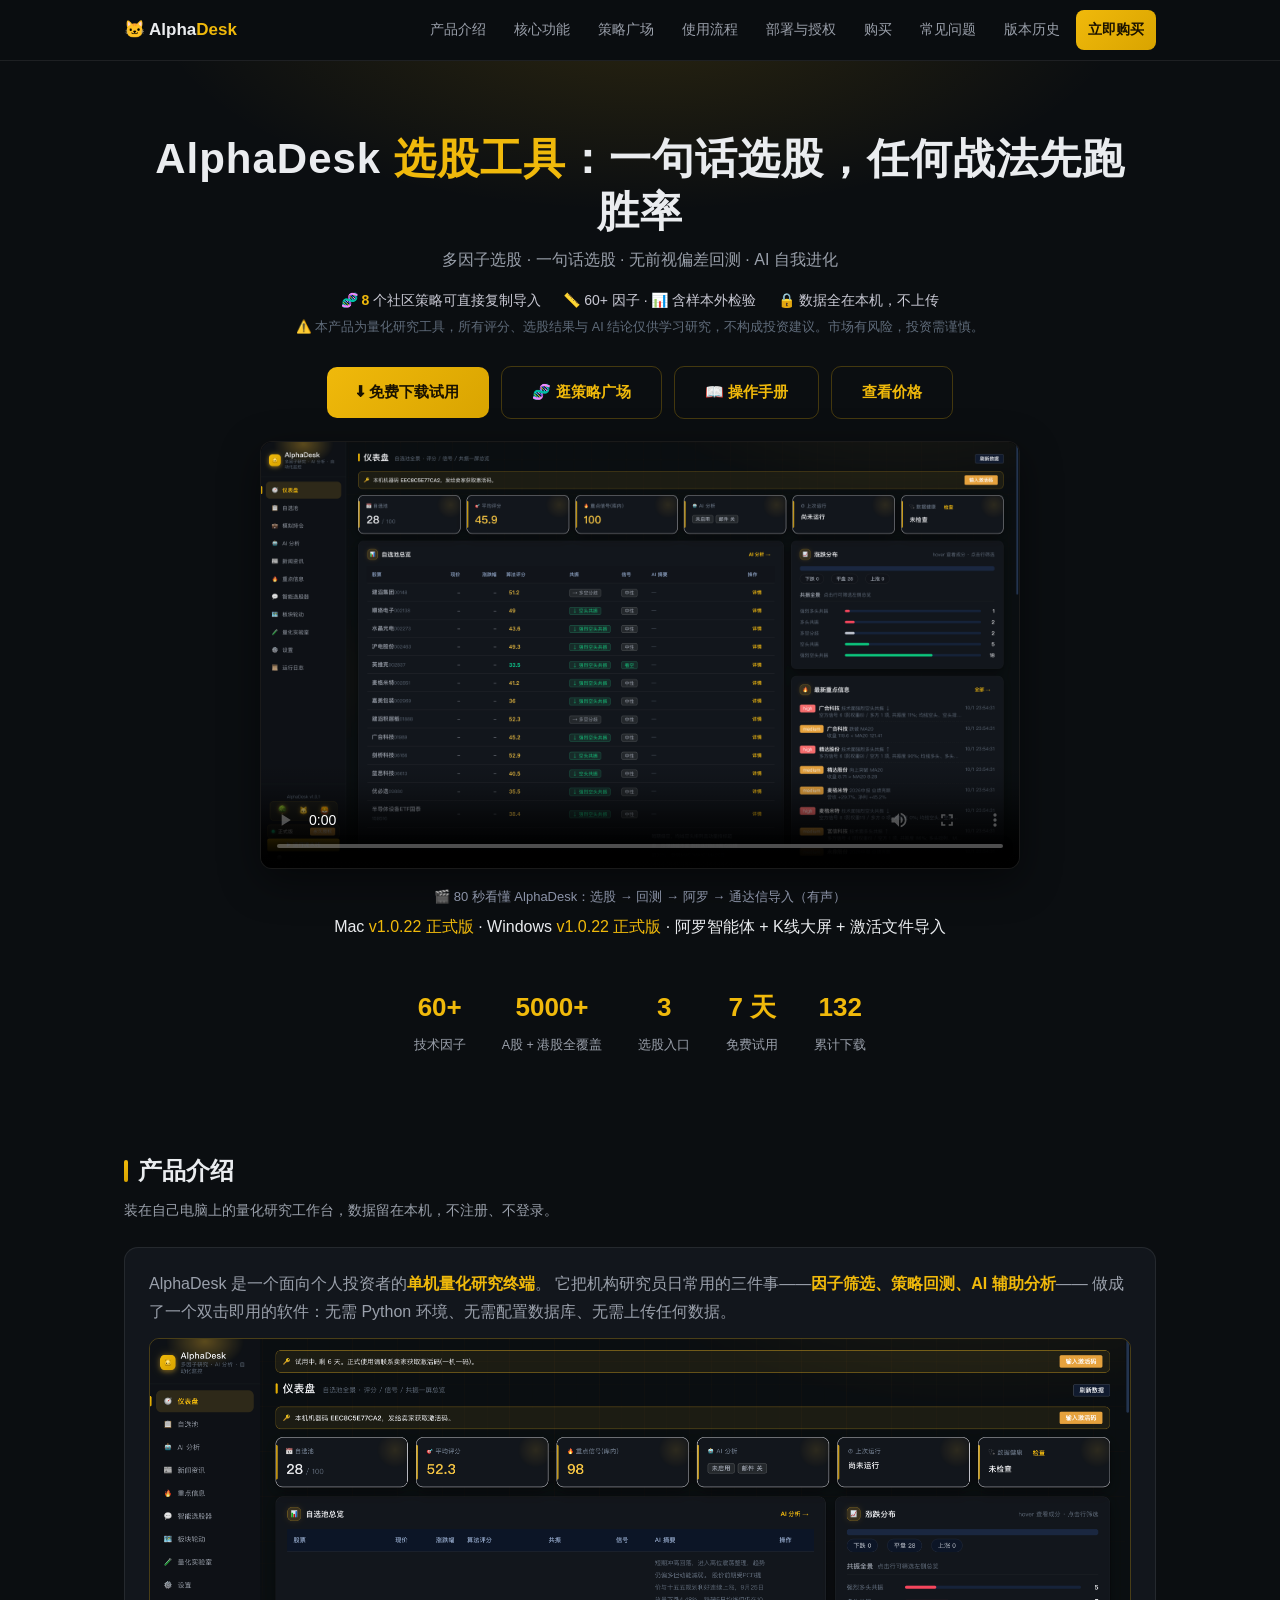
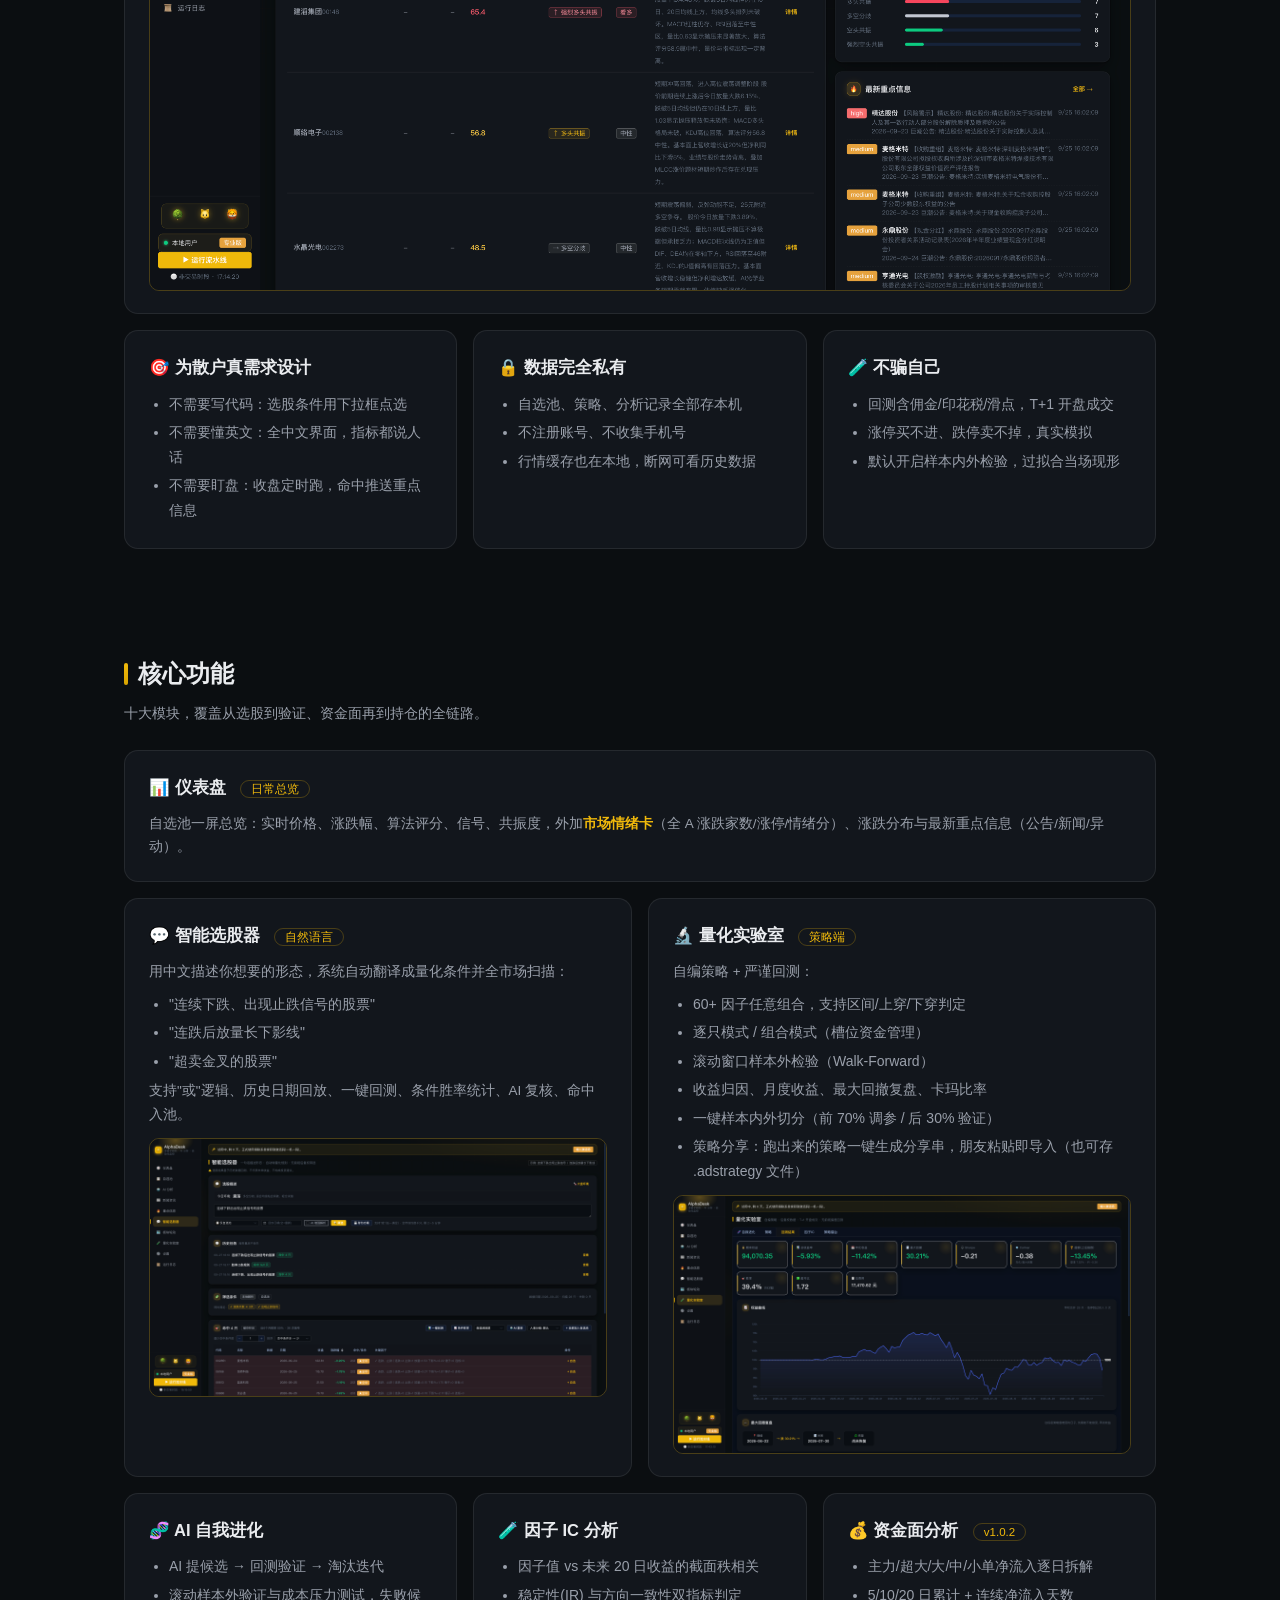
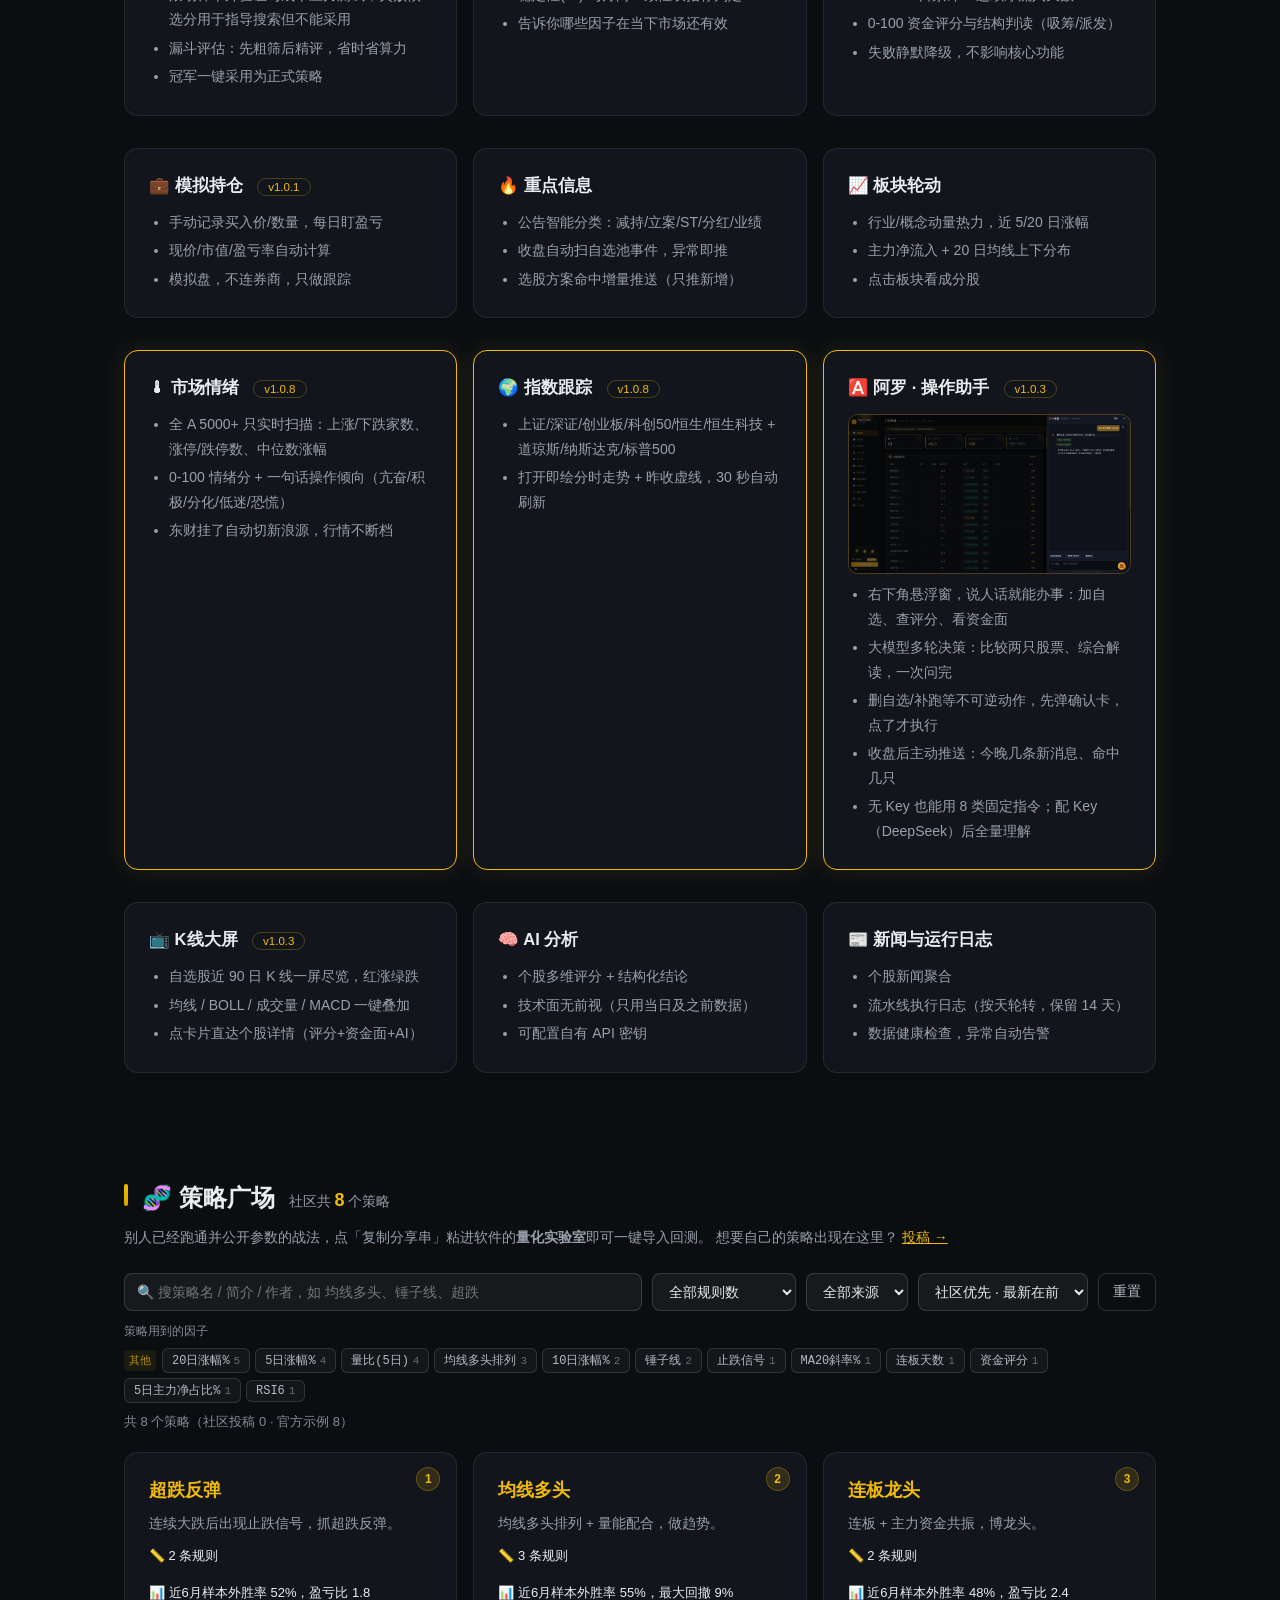
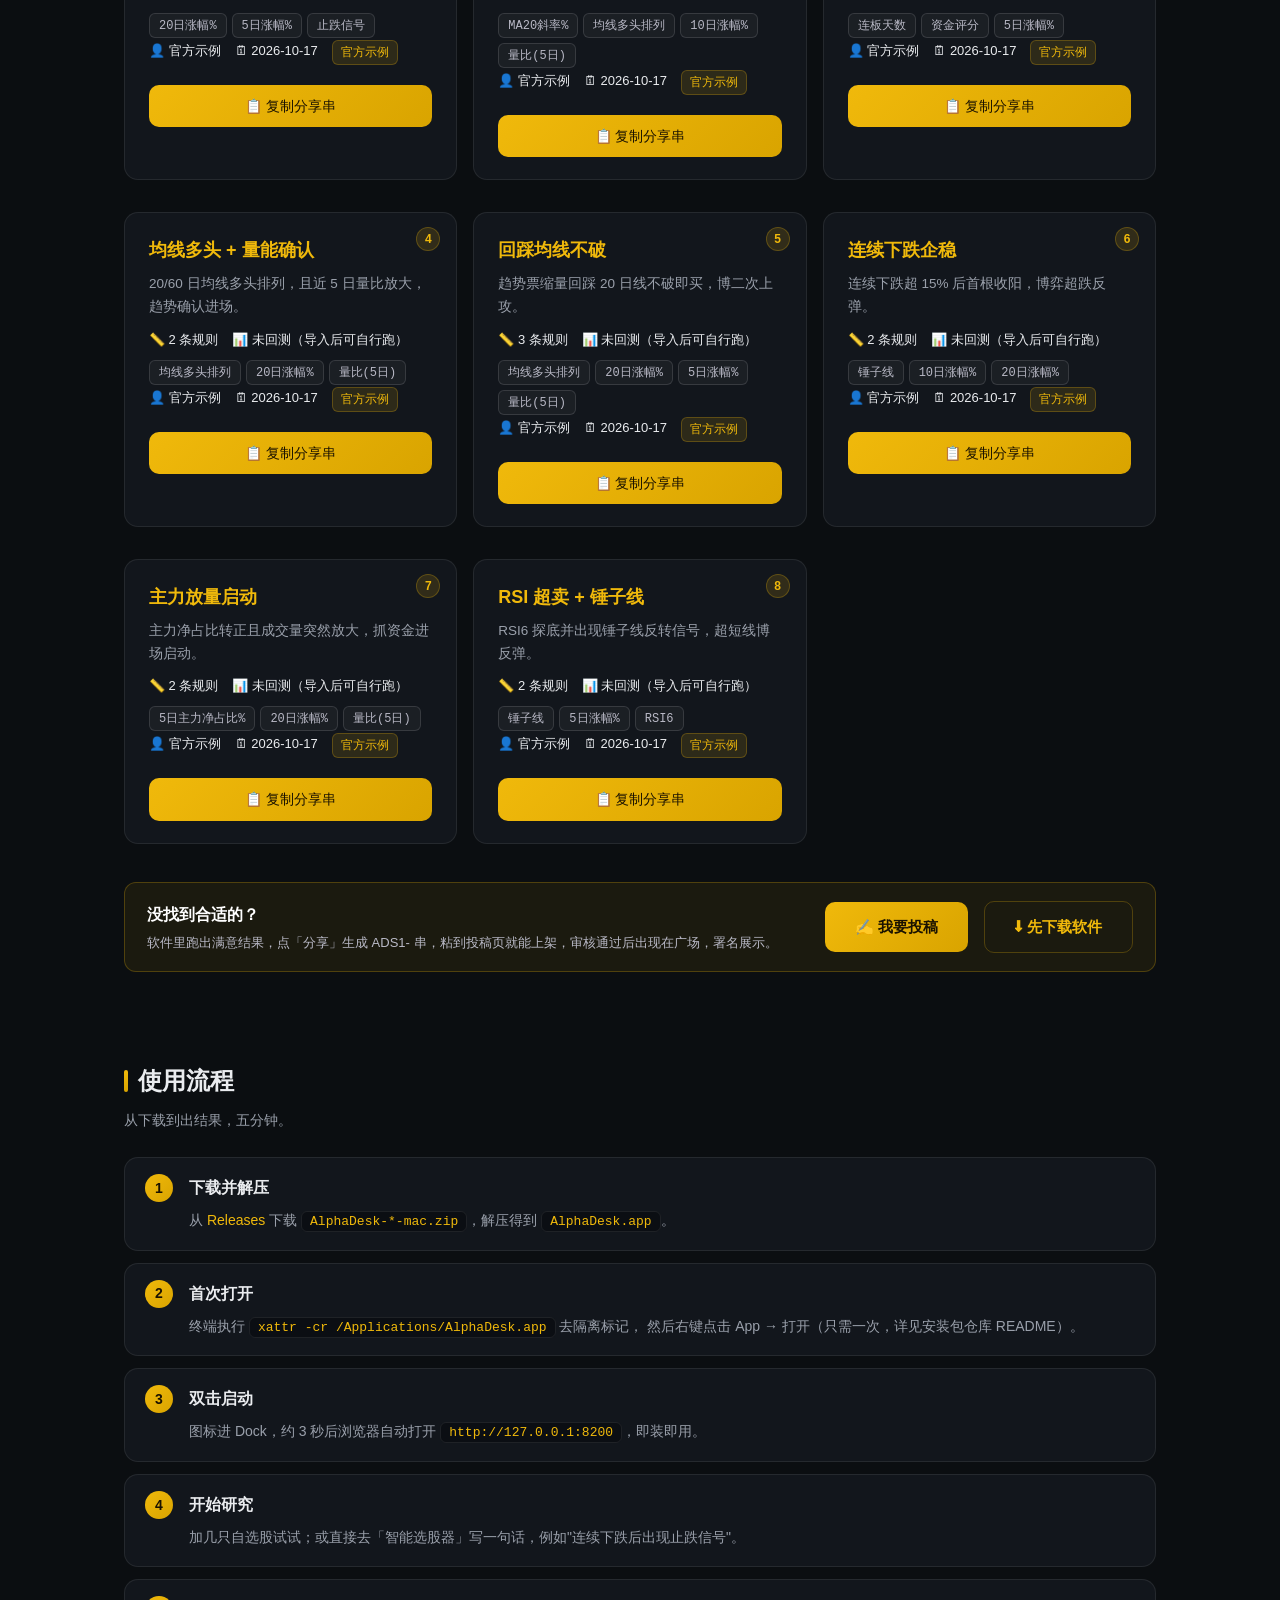
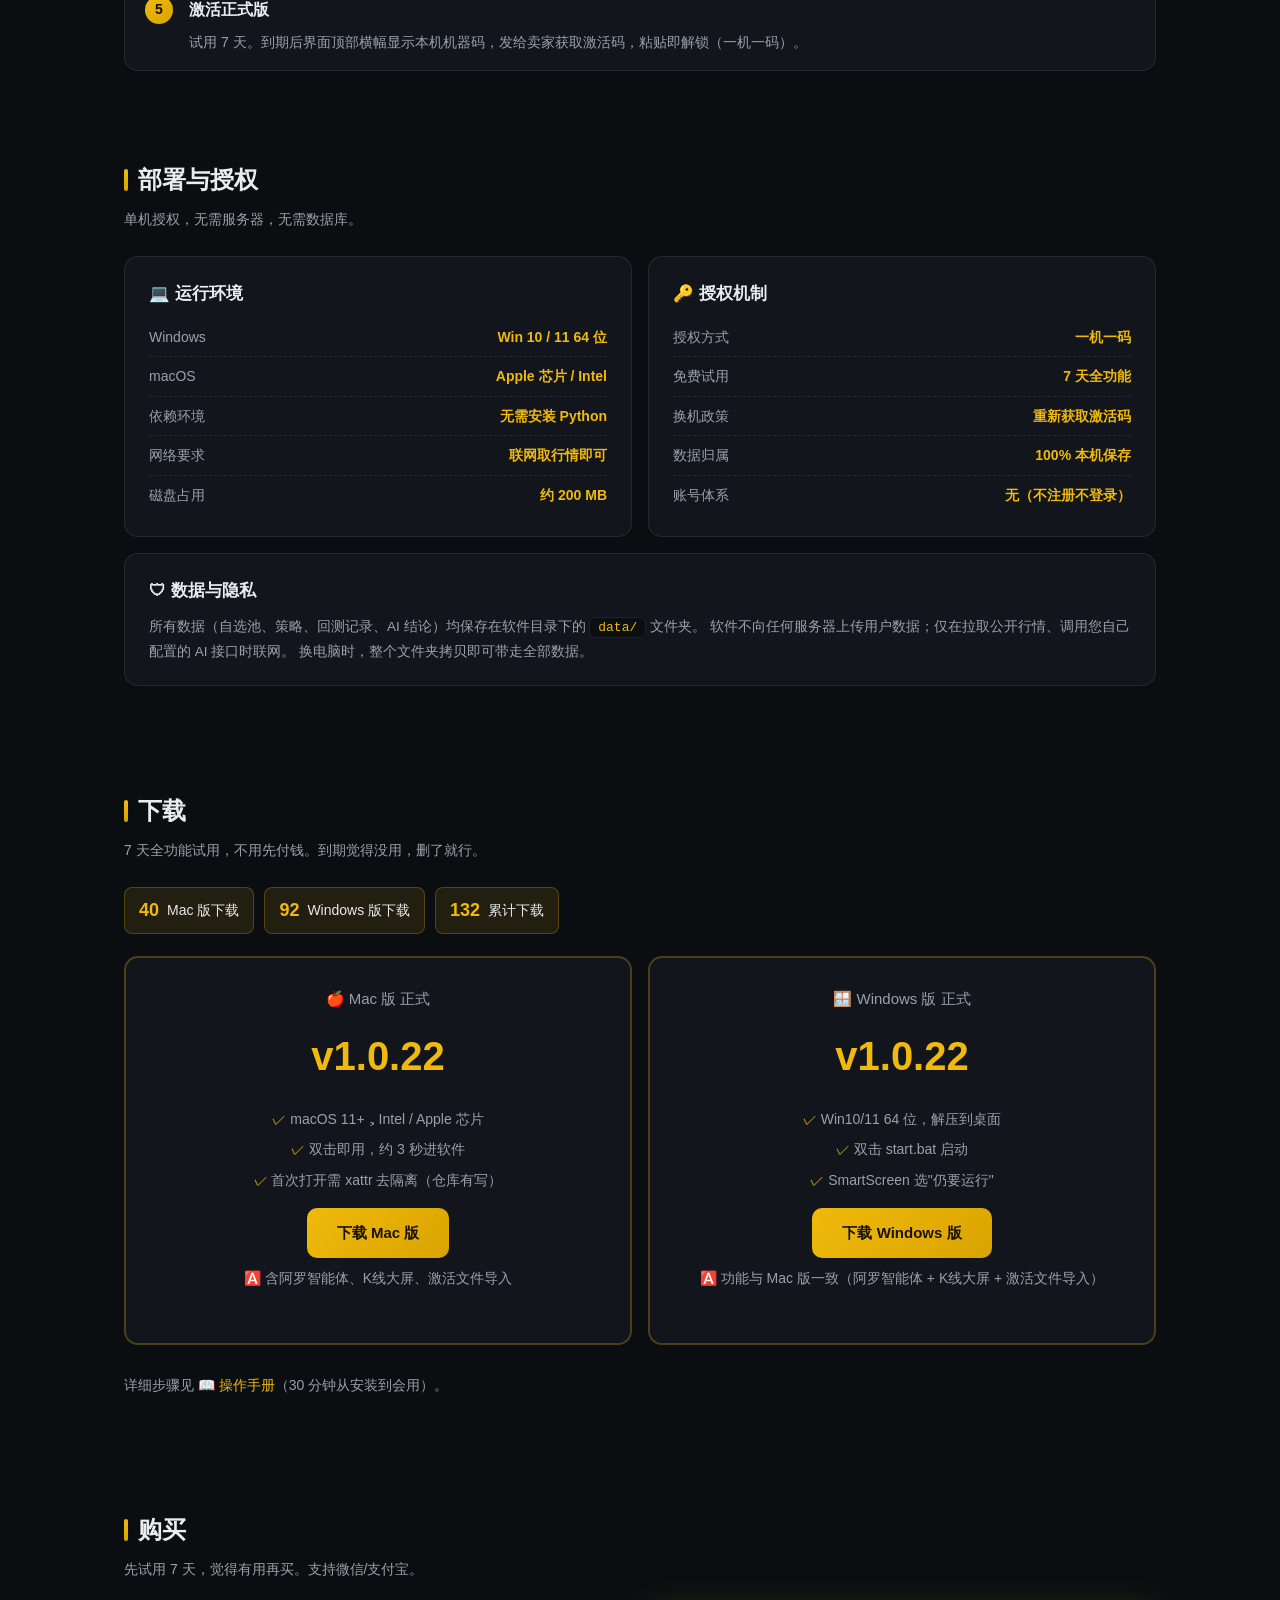
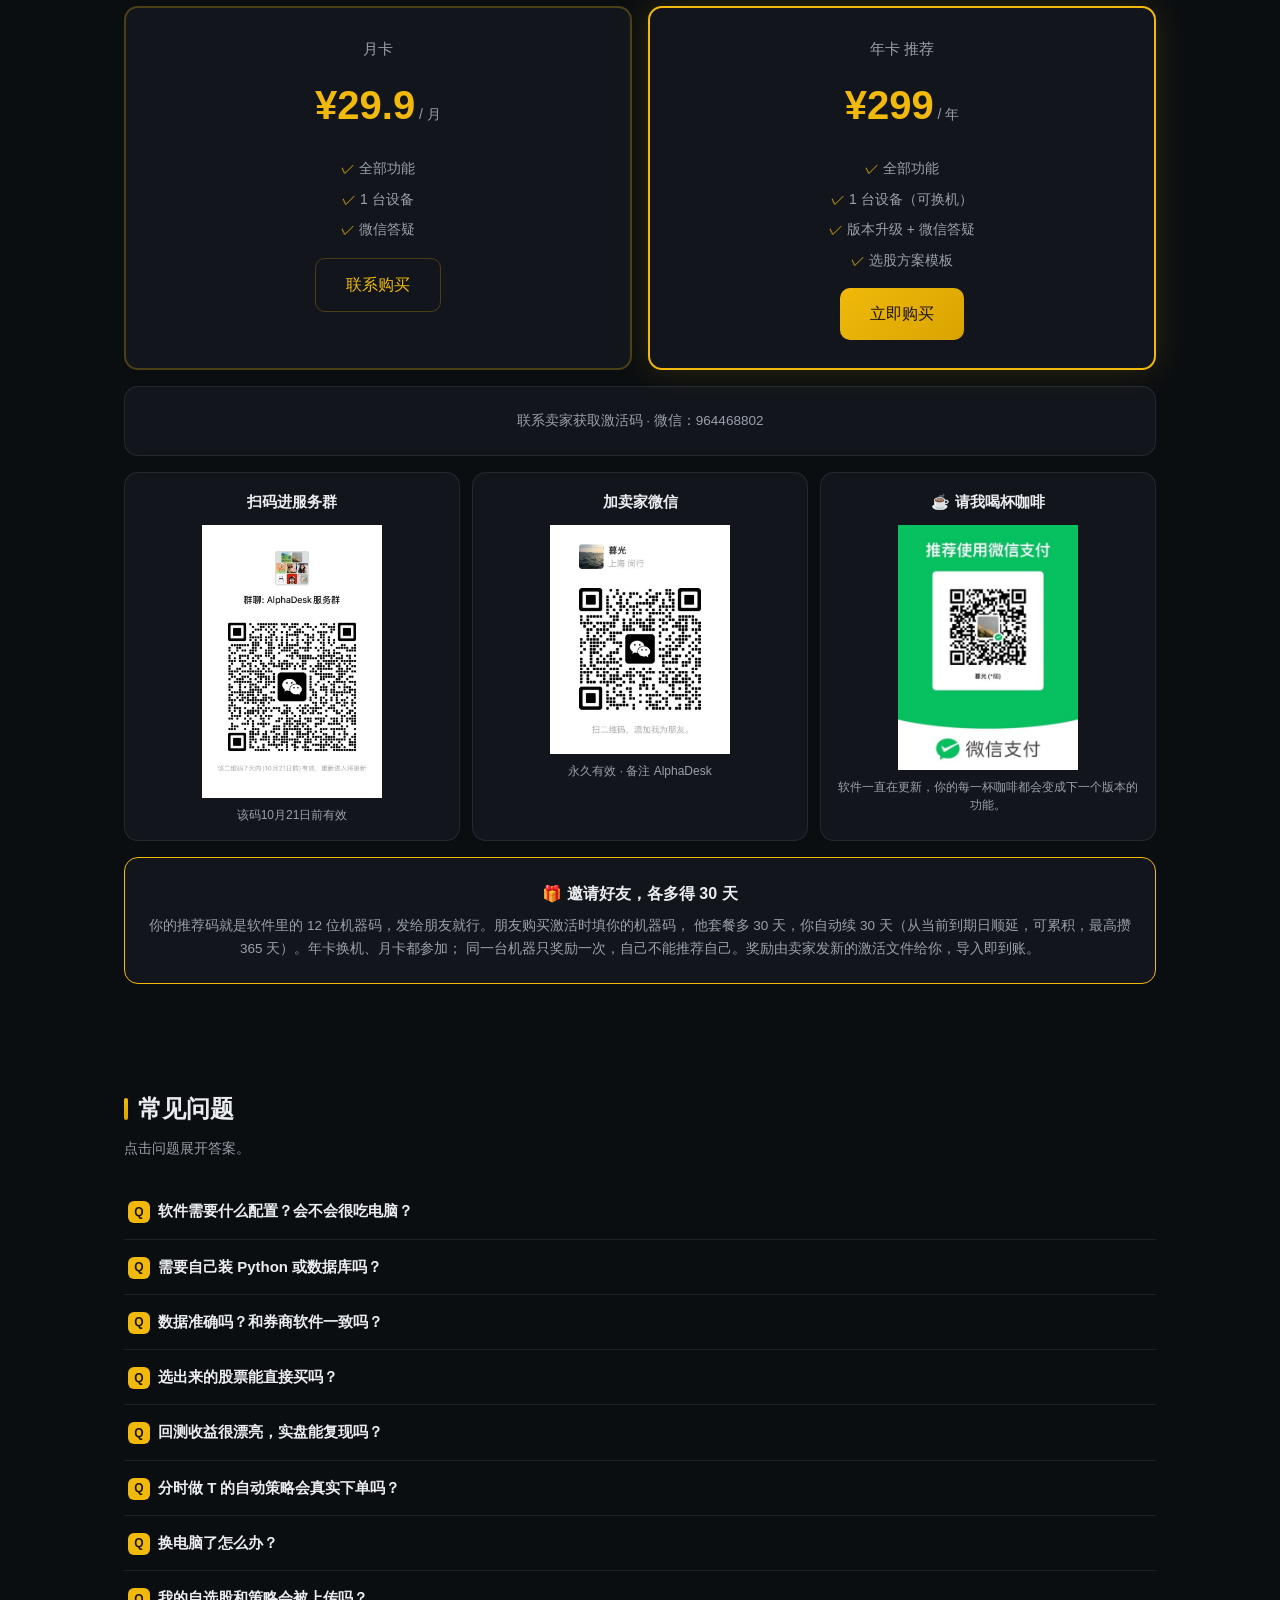
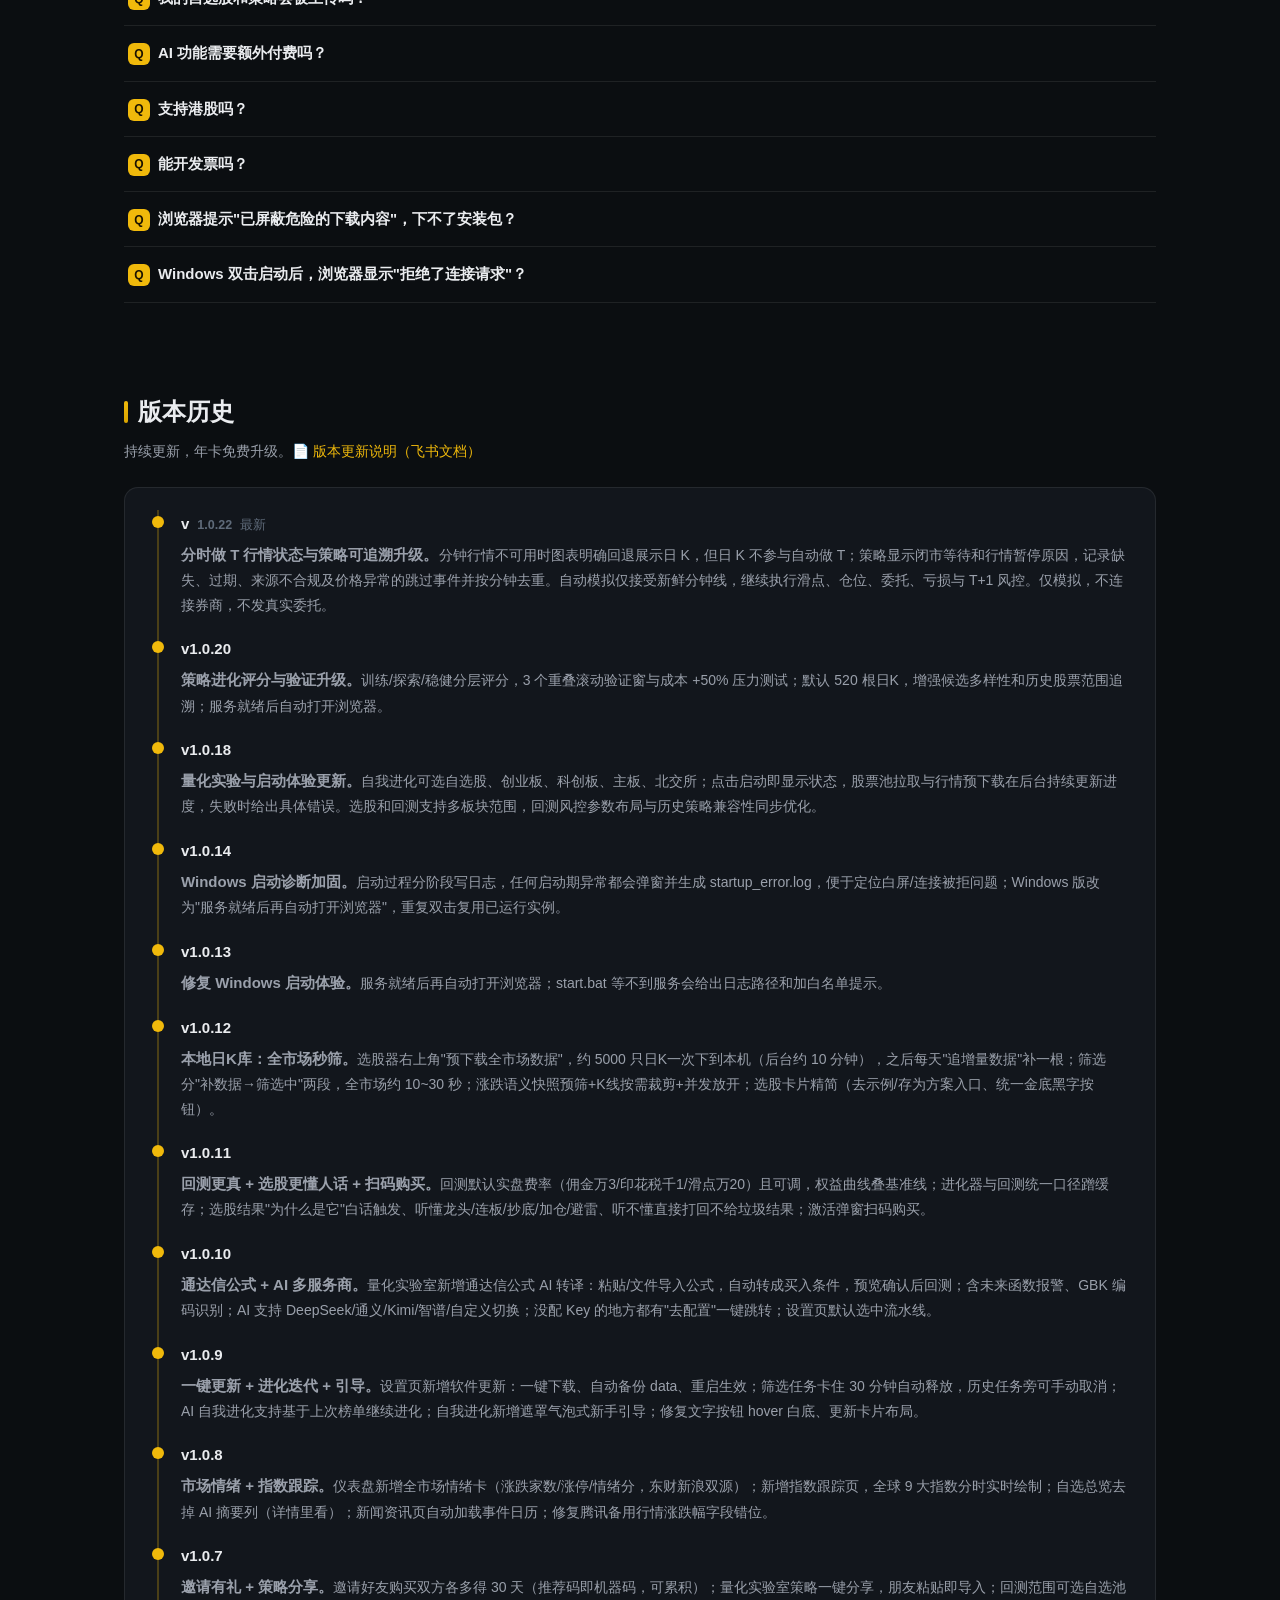
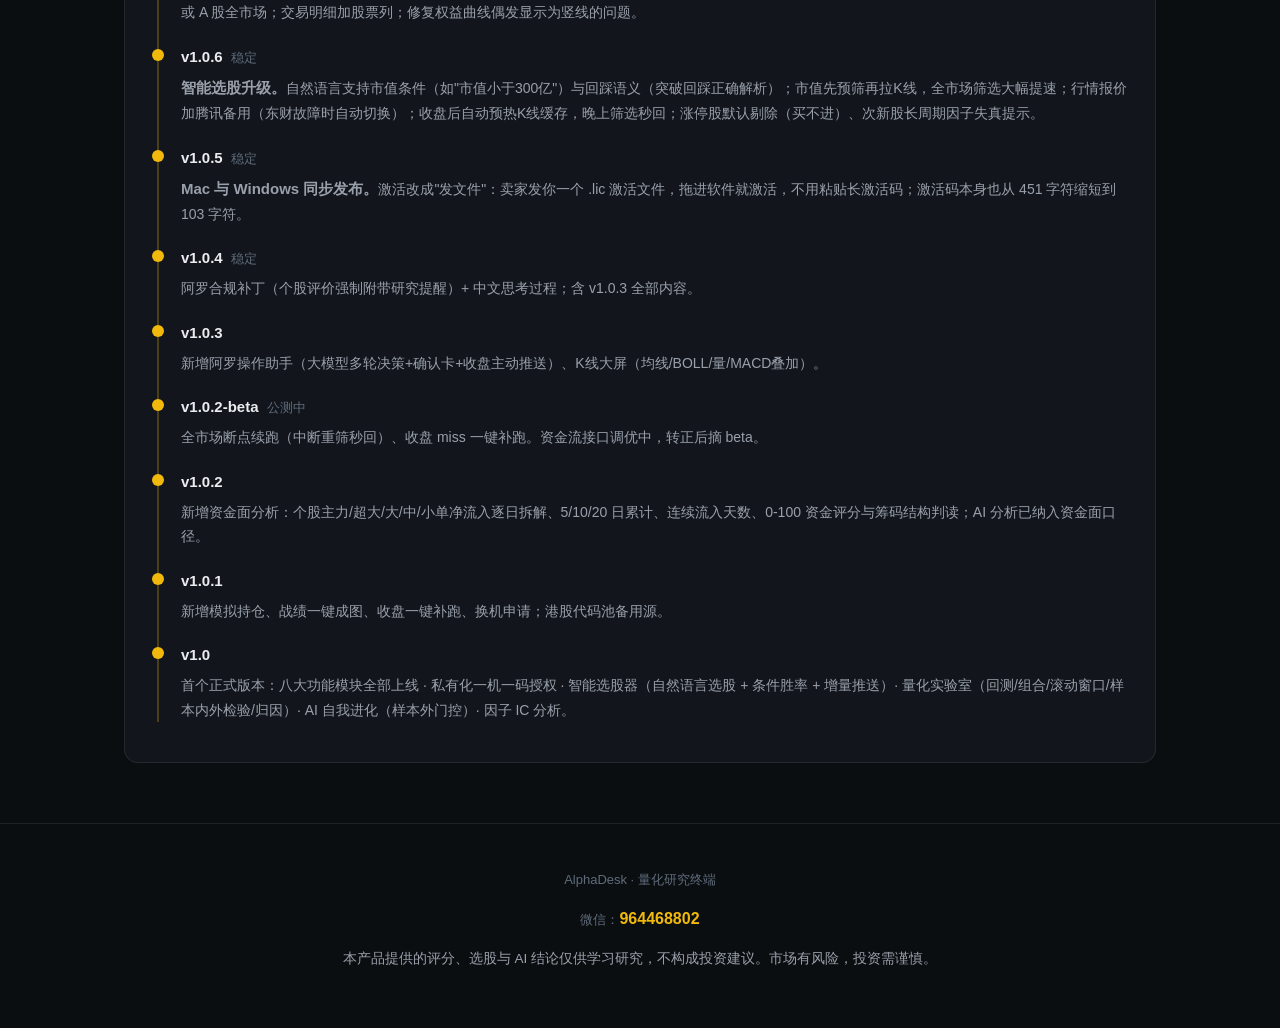
==== commit 8badbd31: "更新 AlphaDesk v1.0.22 官网版本历史" ====
--- a/index.html
+++ b/index.html
@@ -520,7 +520,7 @@
       <div class="timeline">
         <div class="ver">
           <b>v<span class="ver-auto">–</span></b><span>最新</span>
-          <p><b>分时做 T 自动模拟与策略搜索风控升级。</b>新增隔离模拟账户、版本化策略与信号去重；仅在 A 股连续竞价时段接受新鲜东财分钟线，加入滑点、持仓/委托/亏损限制与原子成交记录。仅模拟，不连接券商，不发真实委托。模拟结果不代表真实可成交或未来收益。同步强化策略进化代际反馈与 CI 路由冒烟检查。</p>
+          <p><b>分时做 T 行情状态与策略可追溯升级。</b>分钟行情不可用时图表明确回退展示日 K，但日 K 不参与自动做 T；策略显示闭市等待和行情暂停原因，记录缺失、过期、来源不合规及价格异常的跳过事件并按分钟去重。自动模拟仅接受新鲜分钟线，继续执行滑点、仓位、委托、亏损与 T+1 风控。仅模拟，不连接券商，不发真实委托。</p>
         </div>
         <div class="ver">
           <b>v1.0.20</b>
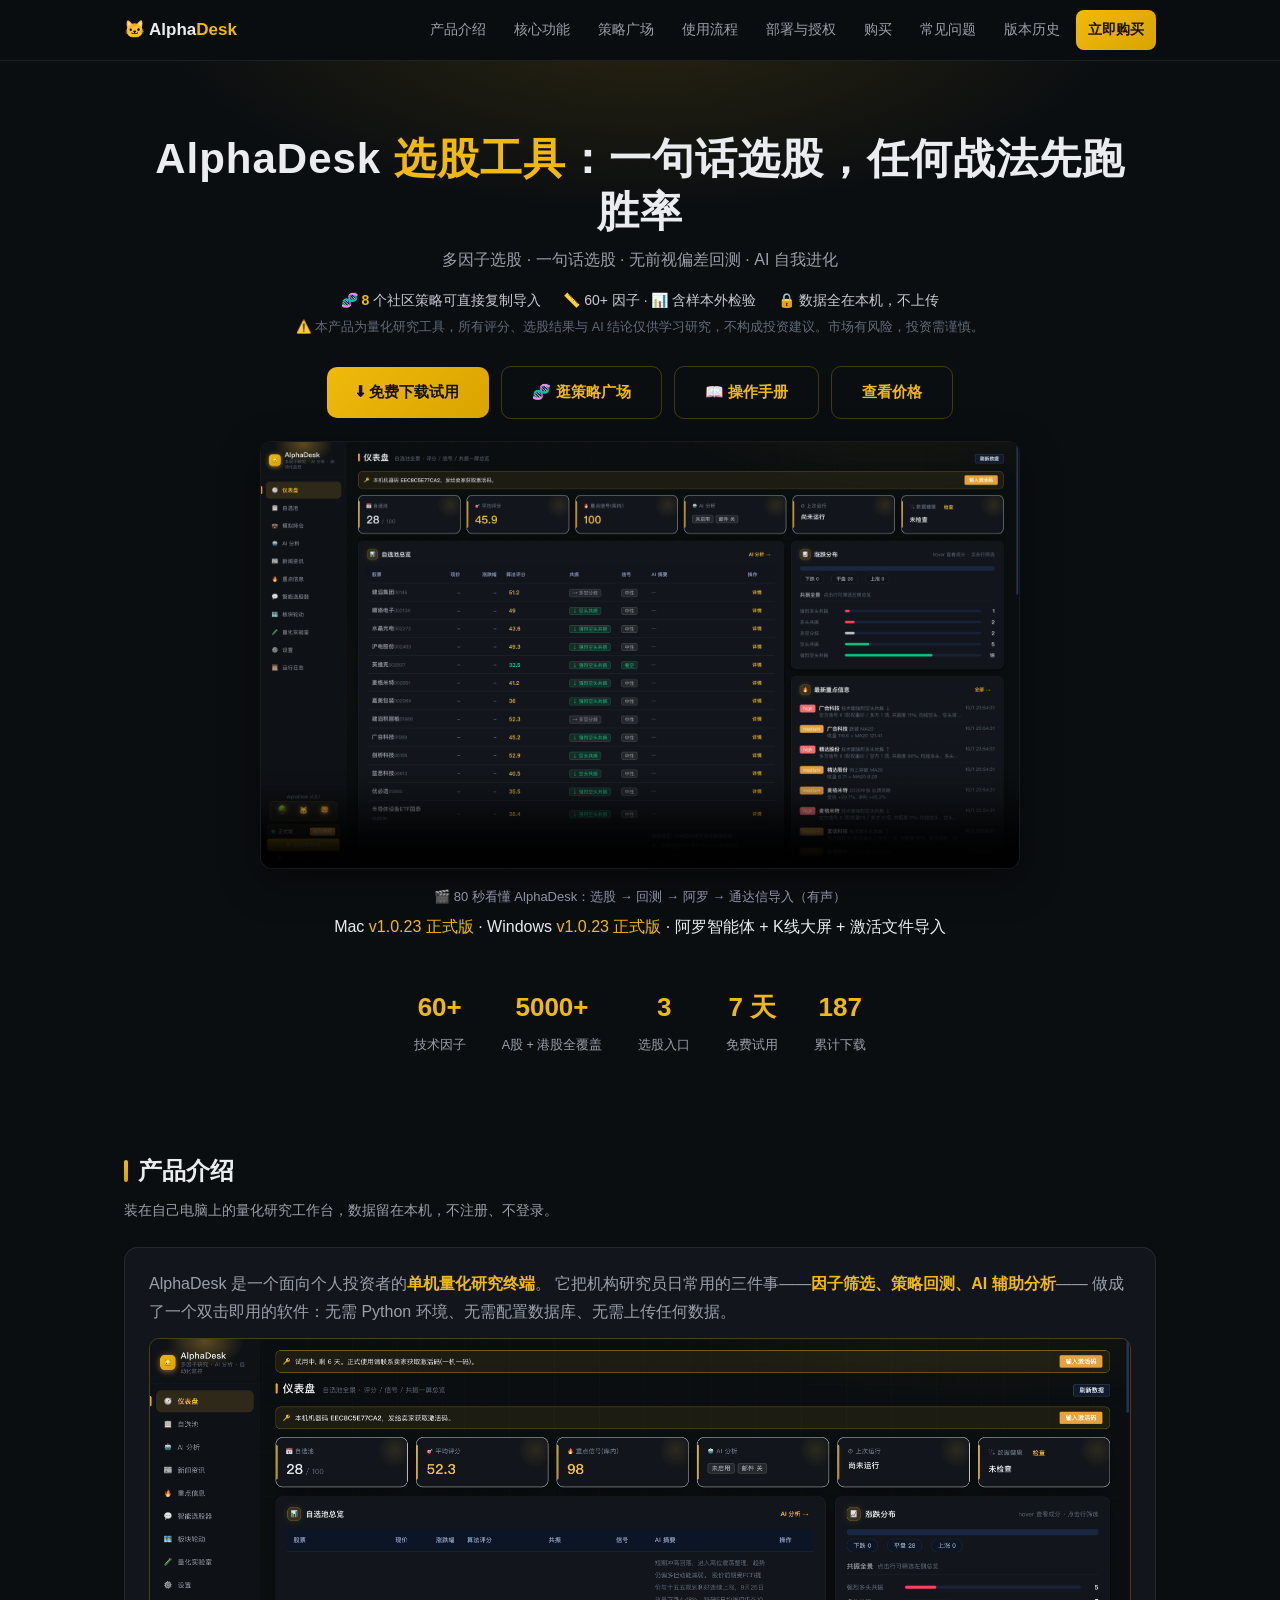
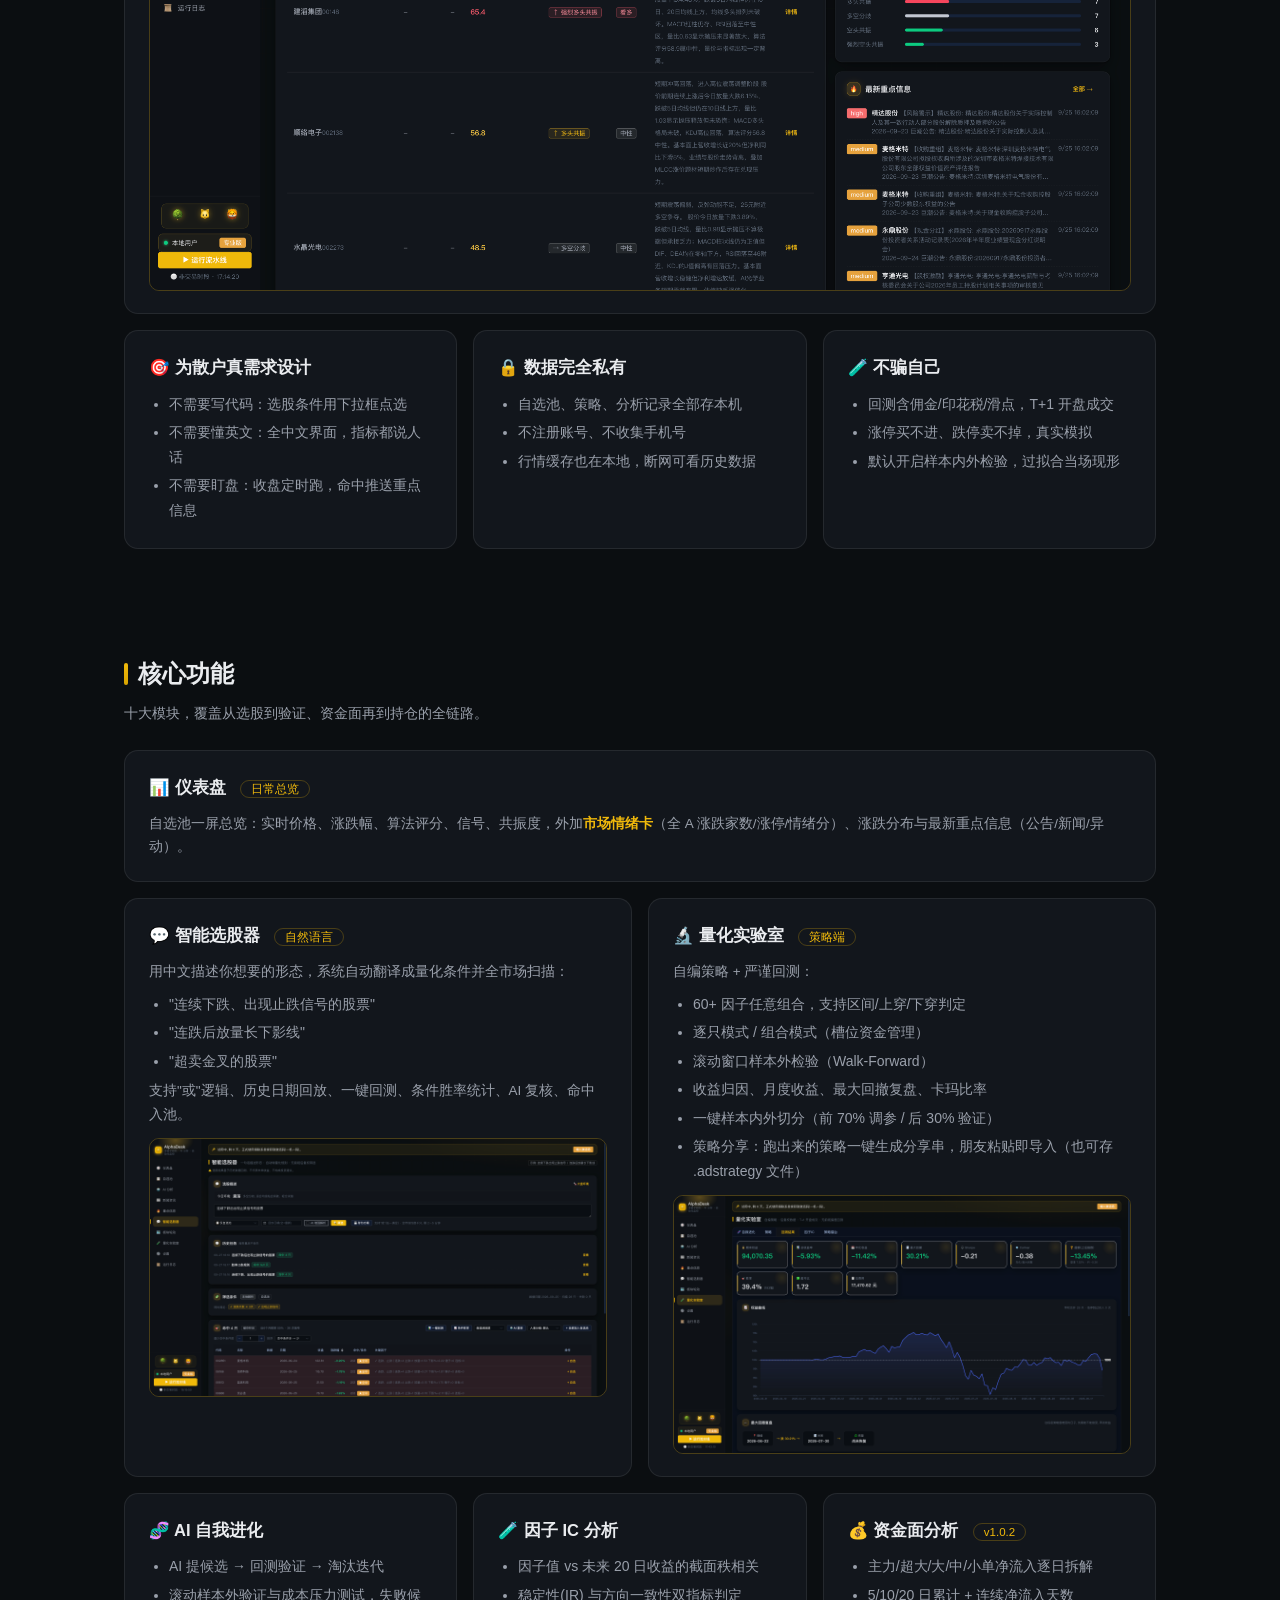
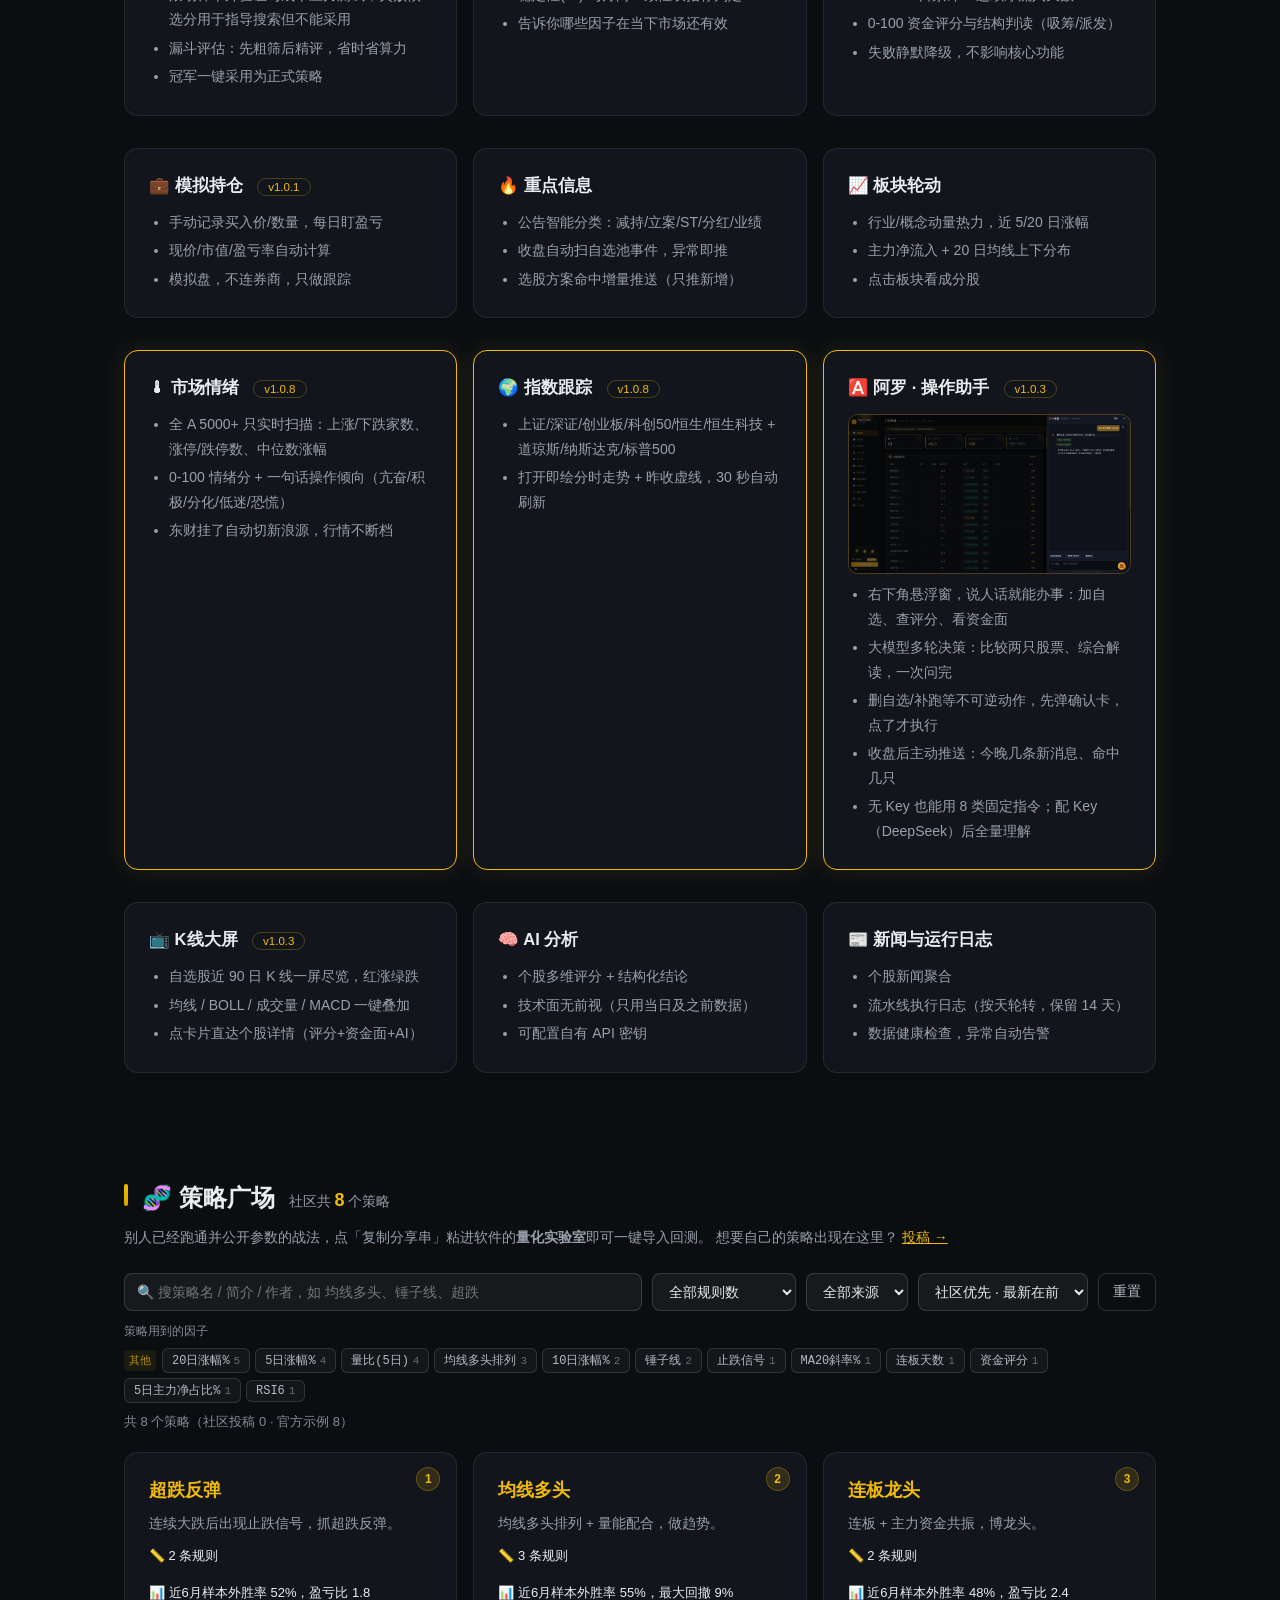
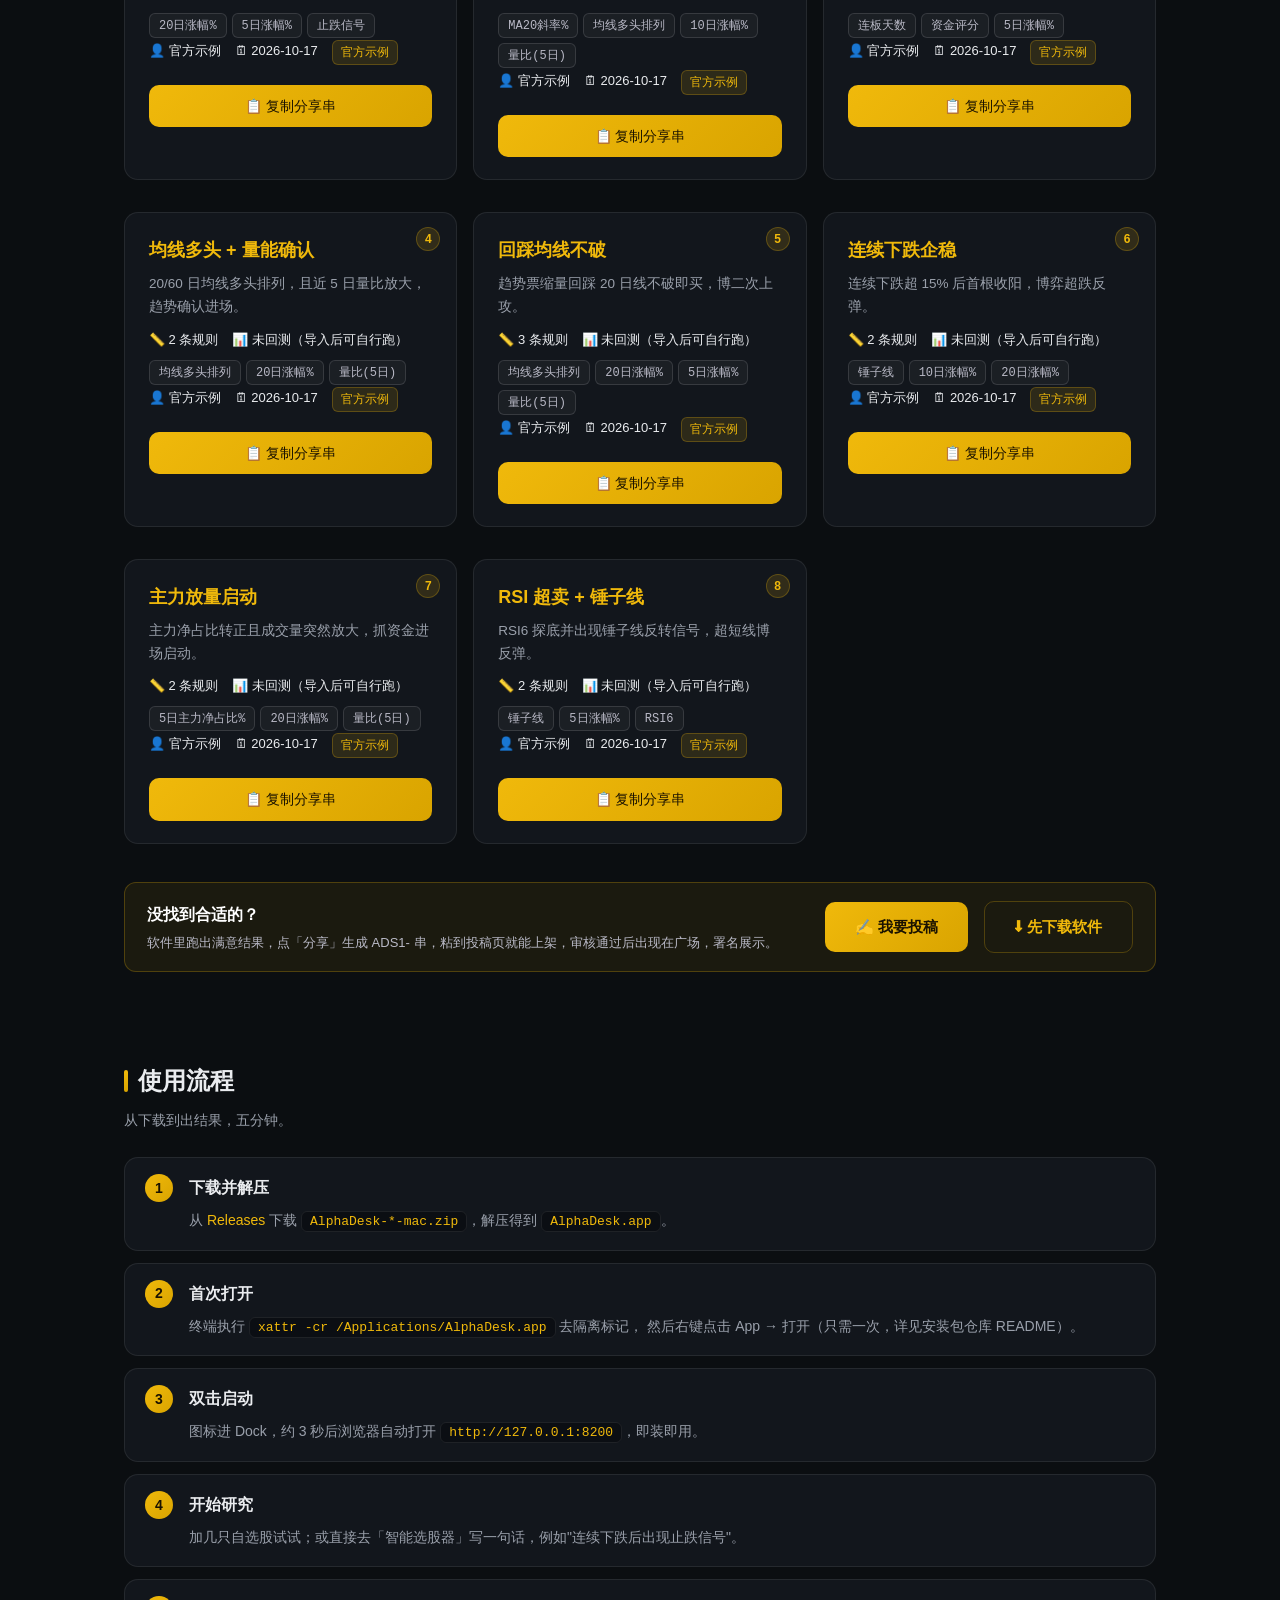
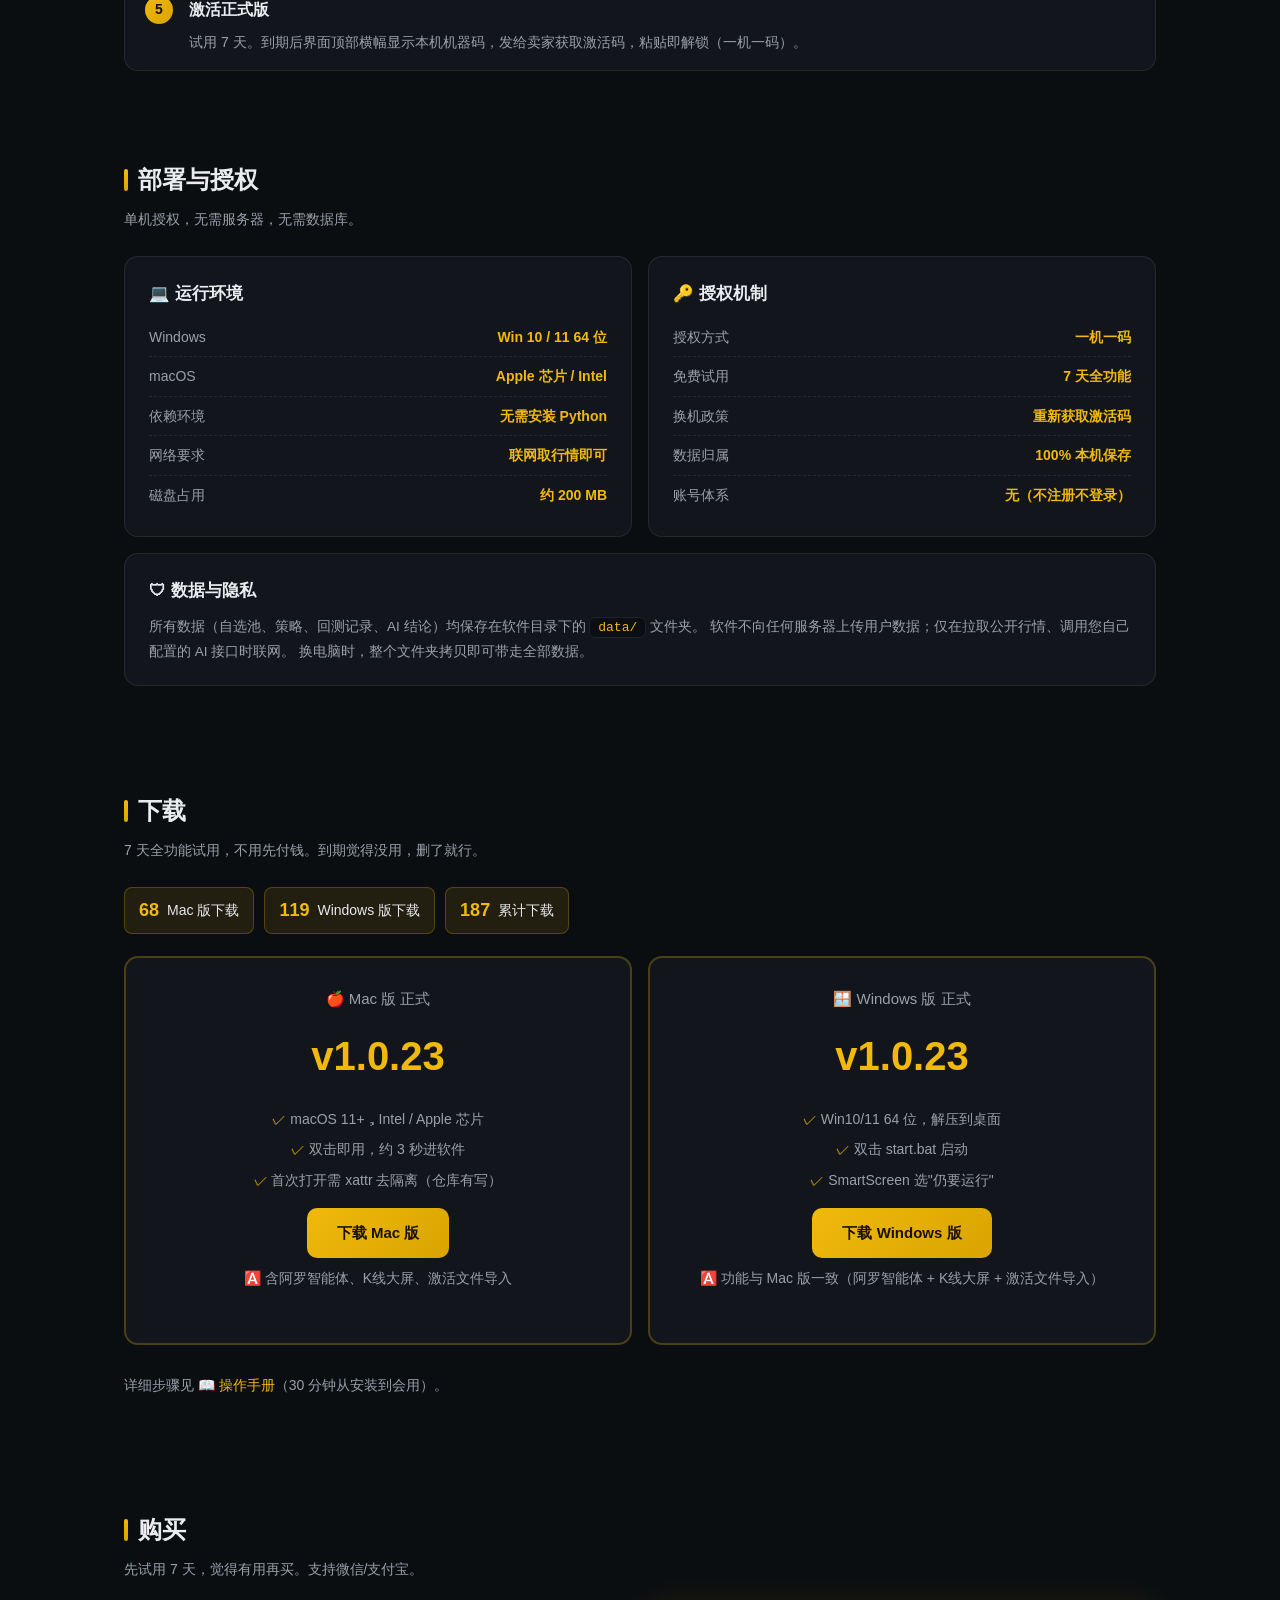
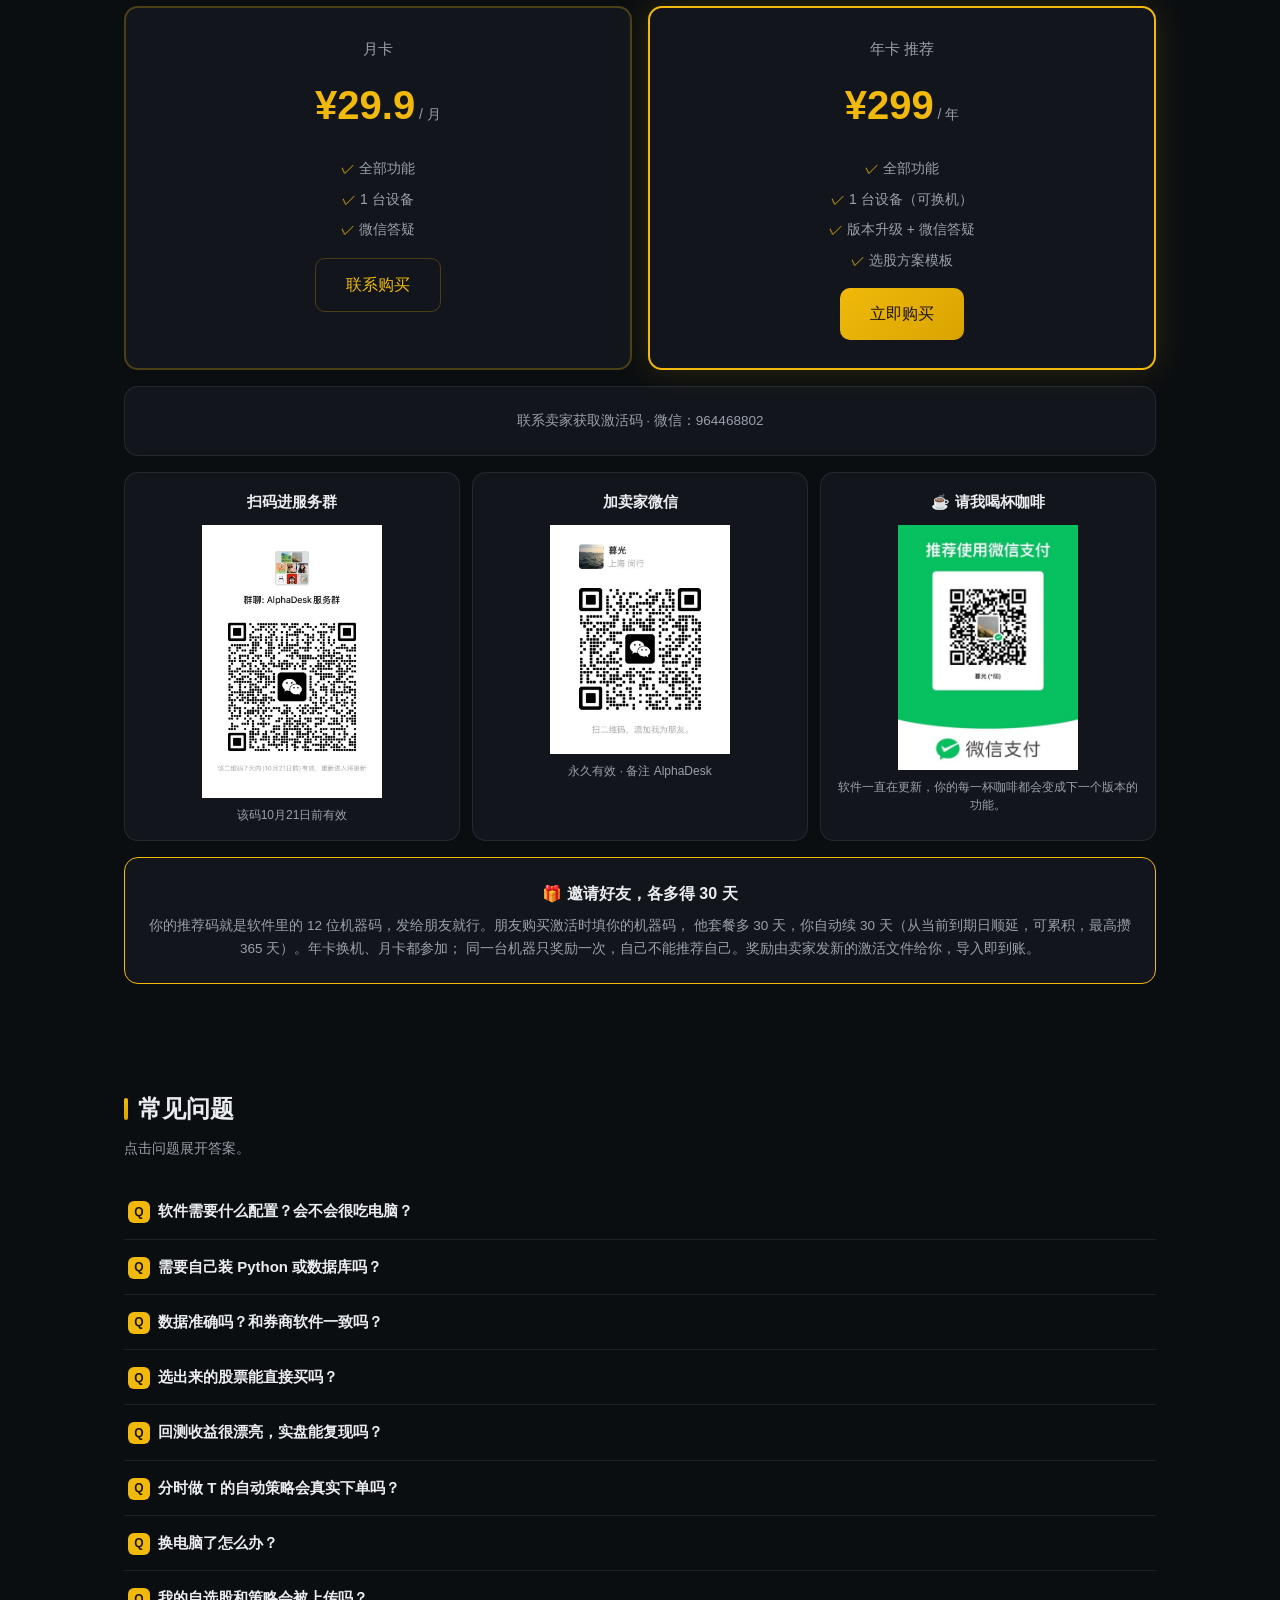
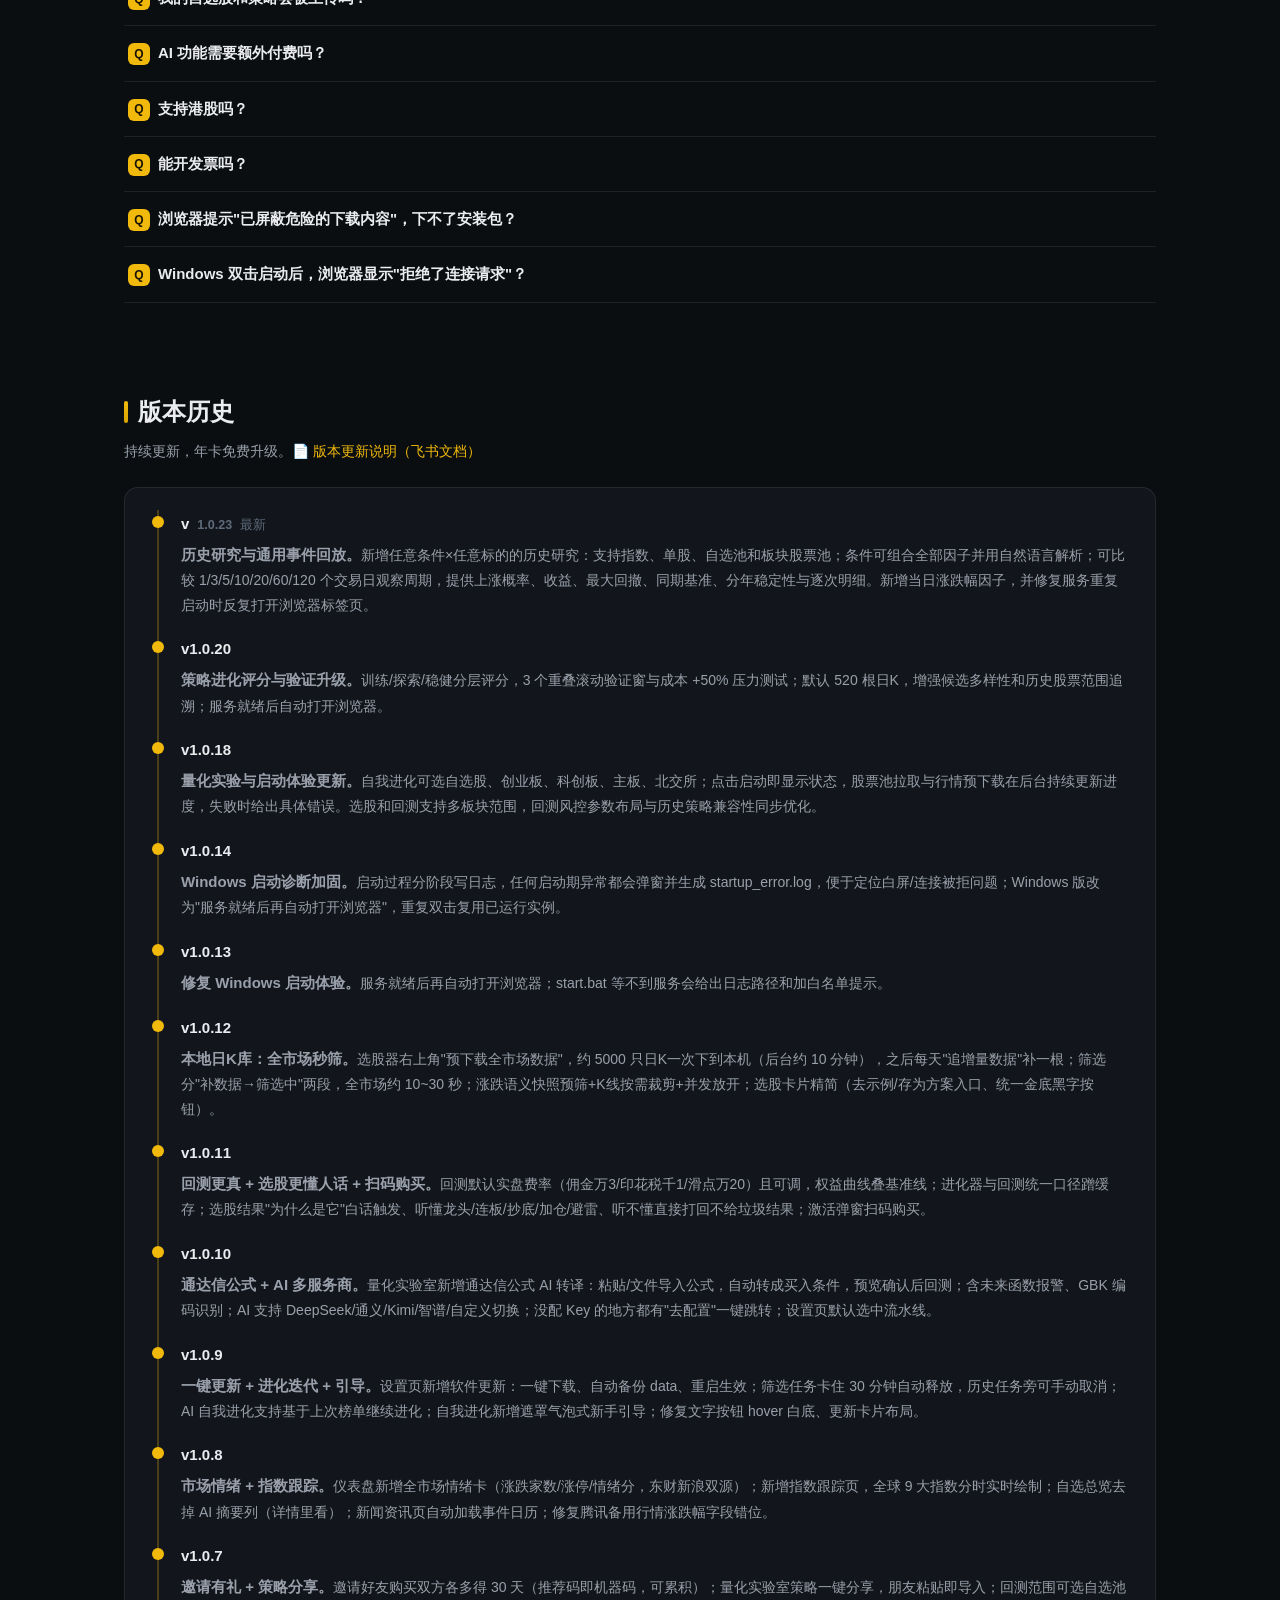
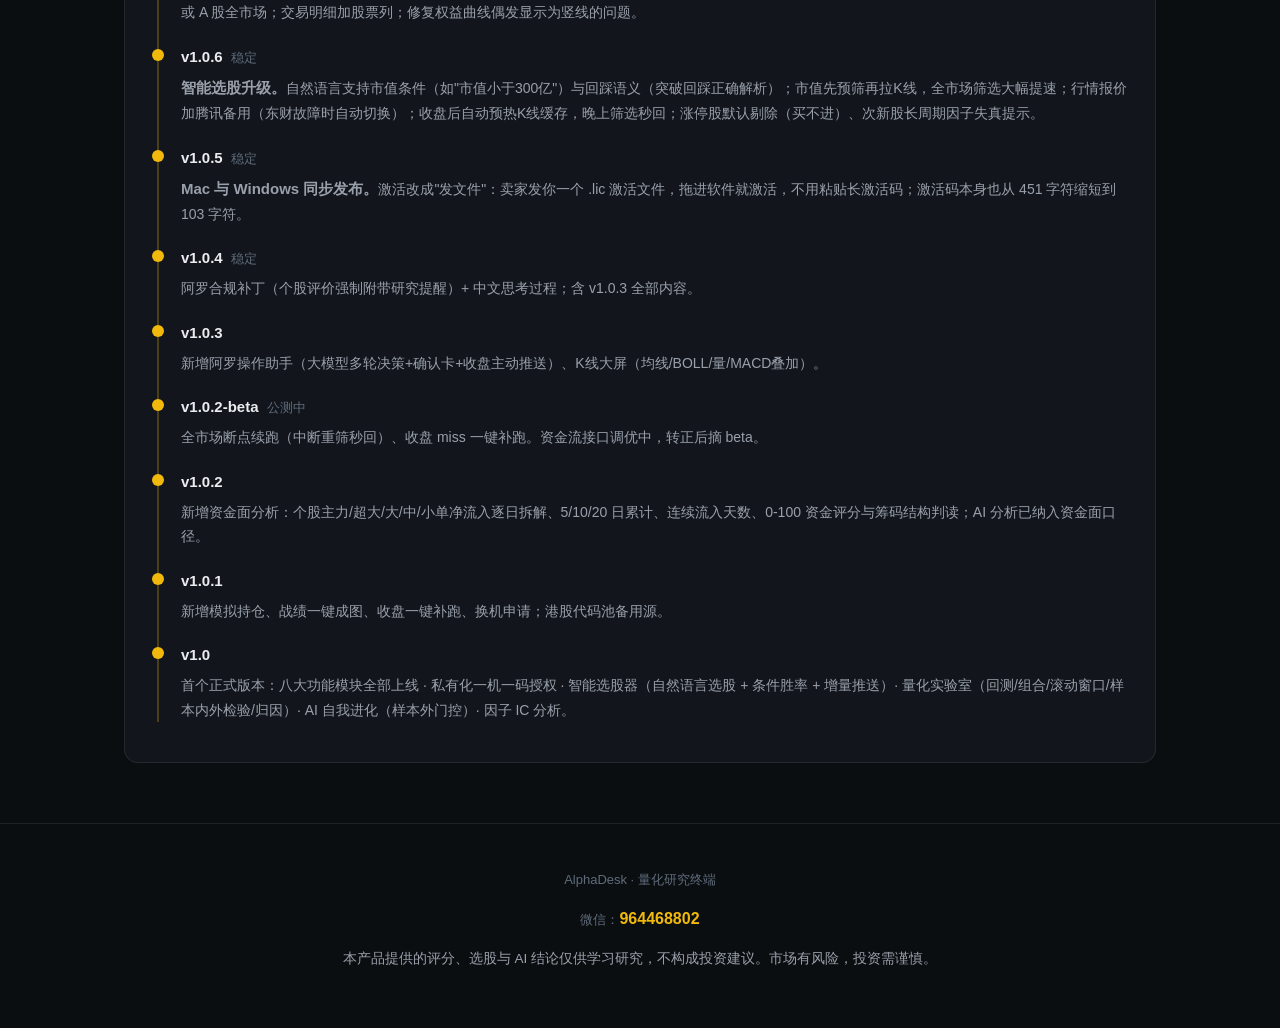
==== commit fe4d3a96: "更新首页 v1.0.23 版本历史" ====
--- a/index.html
+++ b/index.html
@@ -520,7 +520,7 @@
       <div class="timeline">
         <div class="ver">
           <b>v<span class="ver-auto">–</span></b><span>最新</span>
-          <p><b>分时做 T 行情状态与策略可追溯升级。</b>分钟行情不可用时图表明确回退展示日 K，但日 K 不参与自动做 T；策略显示闭市等待和行情暂停原因，记录缺失、过期、来源不合规及价格异常的跳过事件并按分钟去重。自动模拟仅接受新鲜分钟线，继续执行滑点、仓位、委托、亏损与 T+1 风控。仅模拟，不连接券商，不发真实委托。</p>
+          <p><b>历史研究与通用事件回放。</b>新增任意条件×任意标的的历史研究：支持指数、单股、自选池和板块股票池；条件可组合全部因子并用自然语言解析；可比较 1/3/5/10/20/60/120 个交易日观察周期，提供上涨概率、收益、最大回撤、同期基准、分年稳定性与逐次明细。新增当日涨跌幅因子，并修复服务重复启动时反复打开浏览器标签页。</p>
         </div>
         <div class="ver">
           <b>v1.0.20</b>
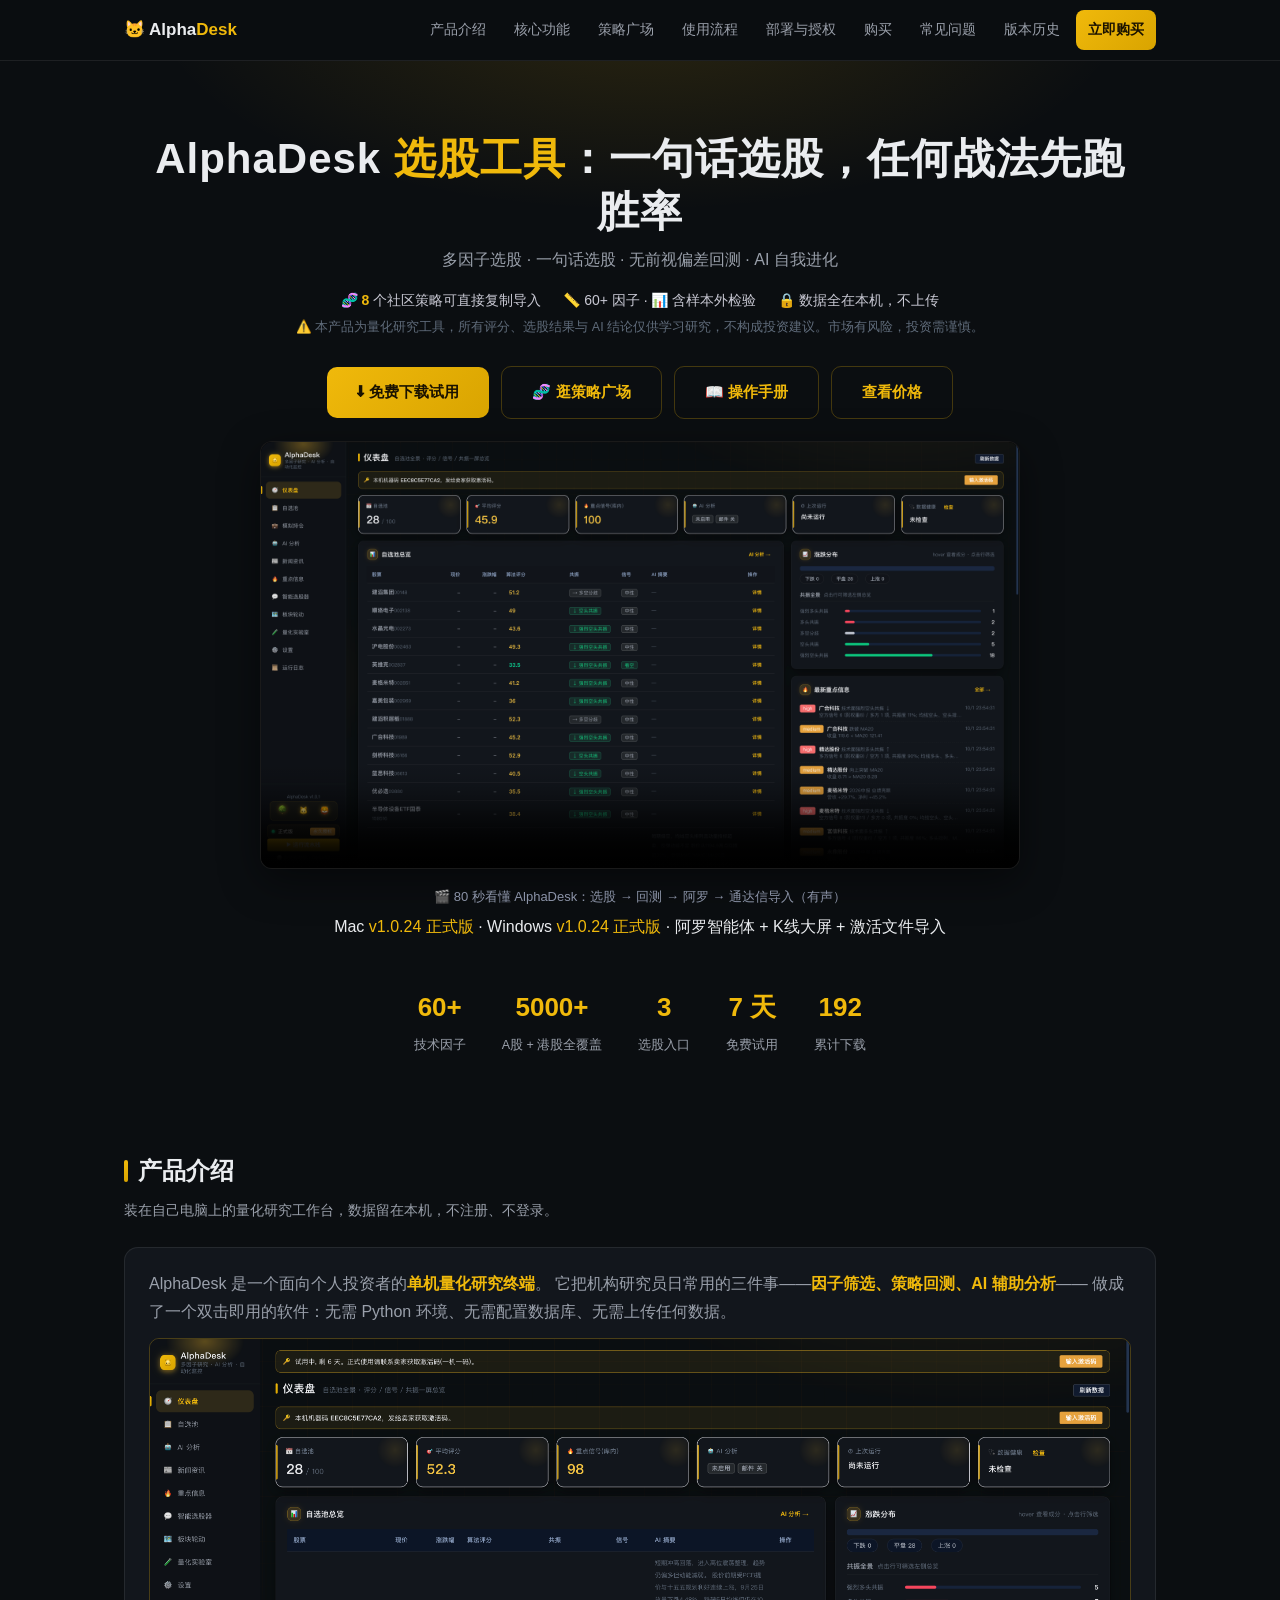
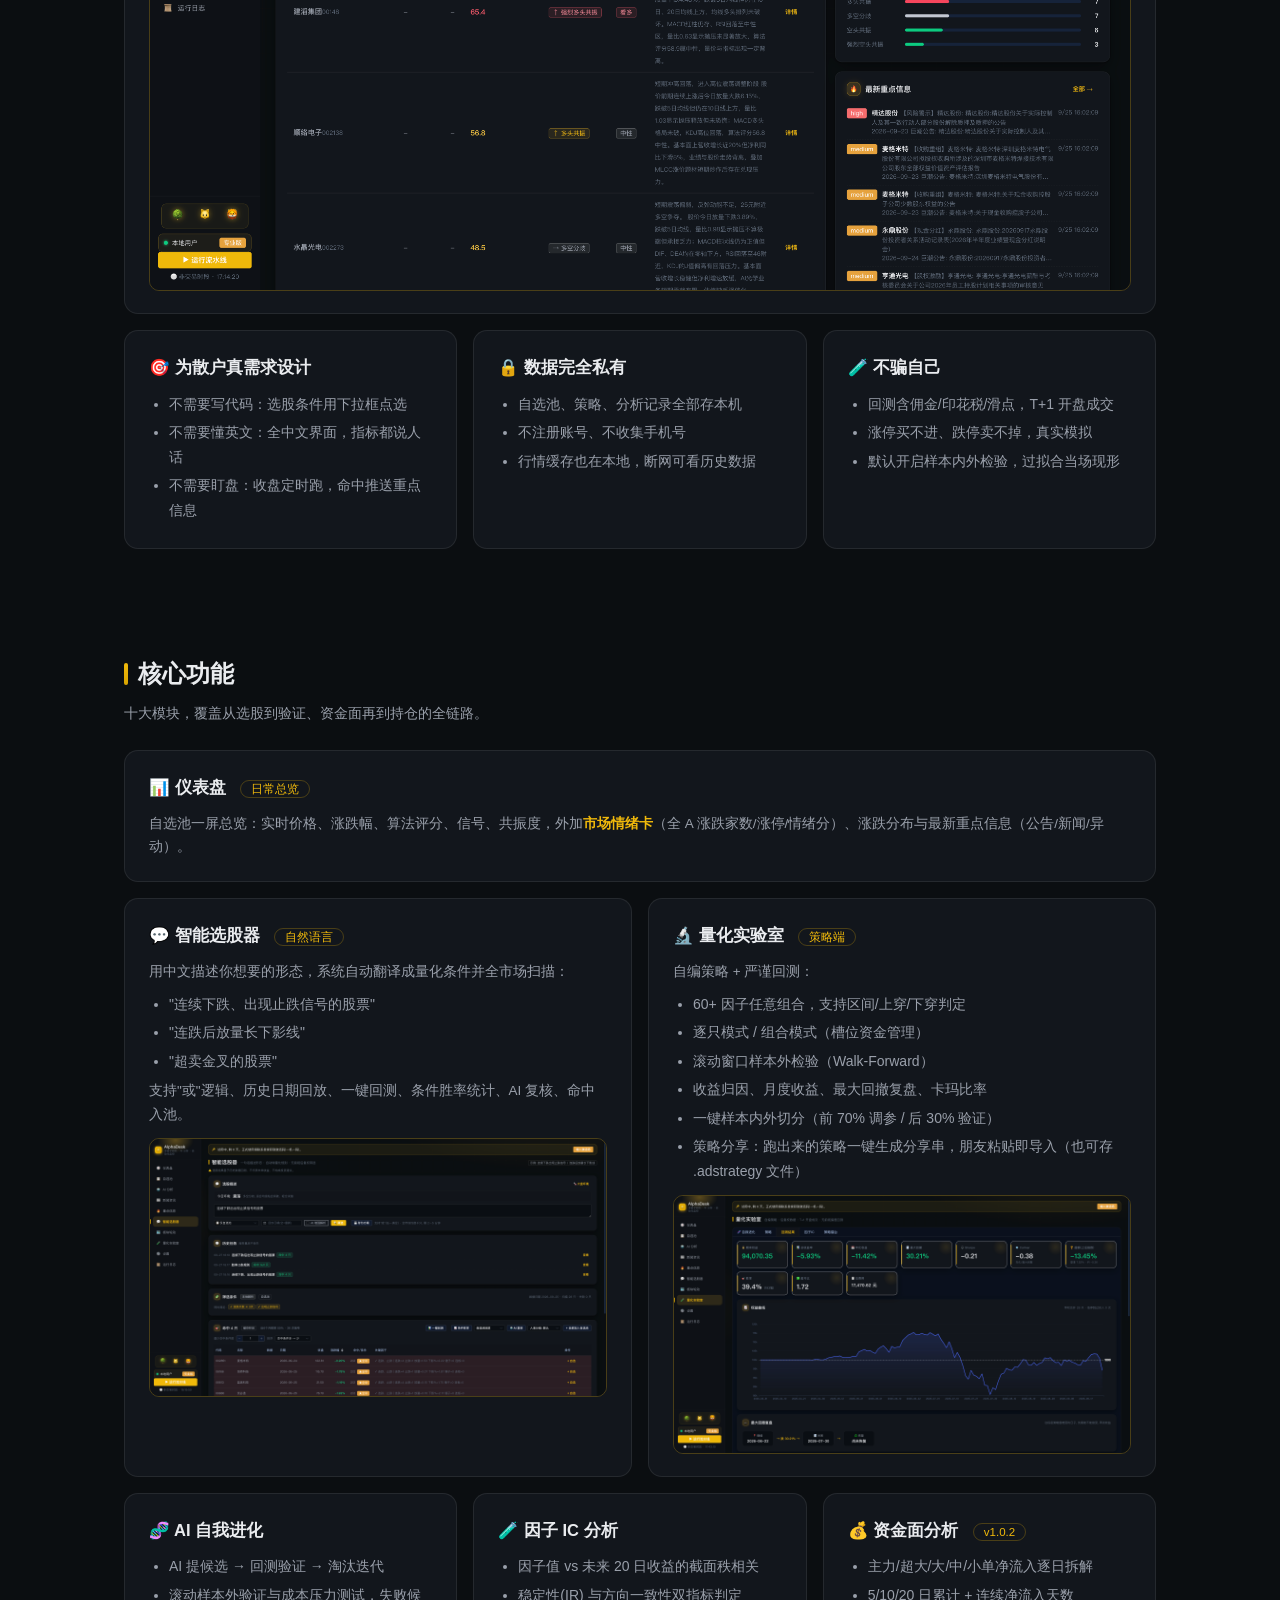
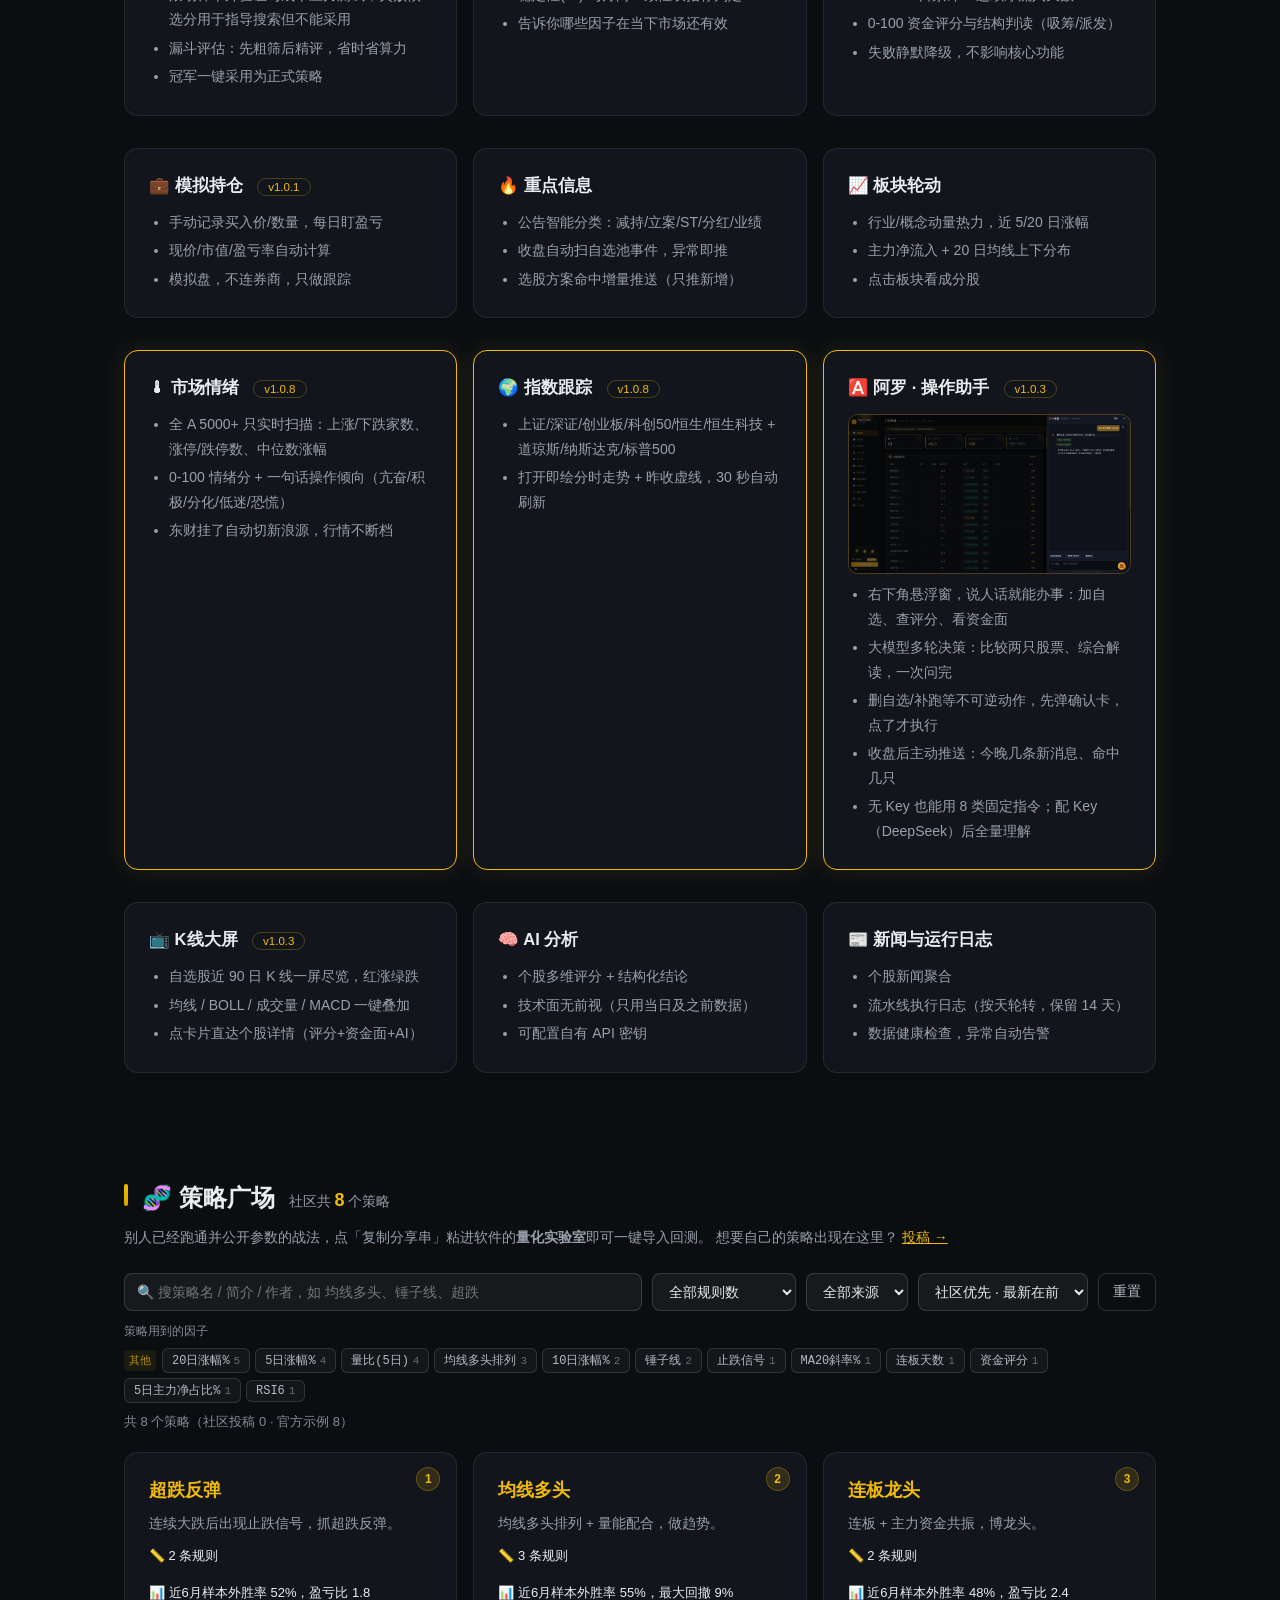
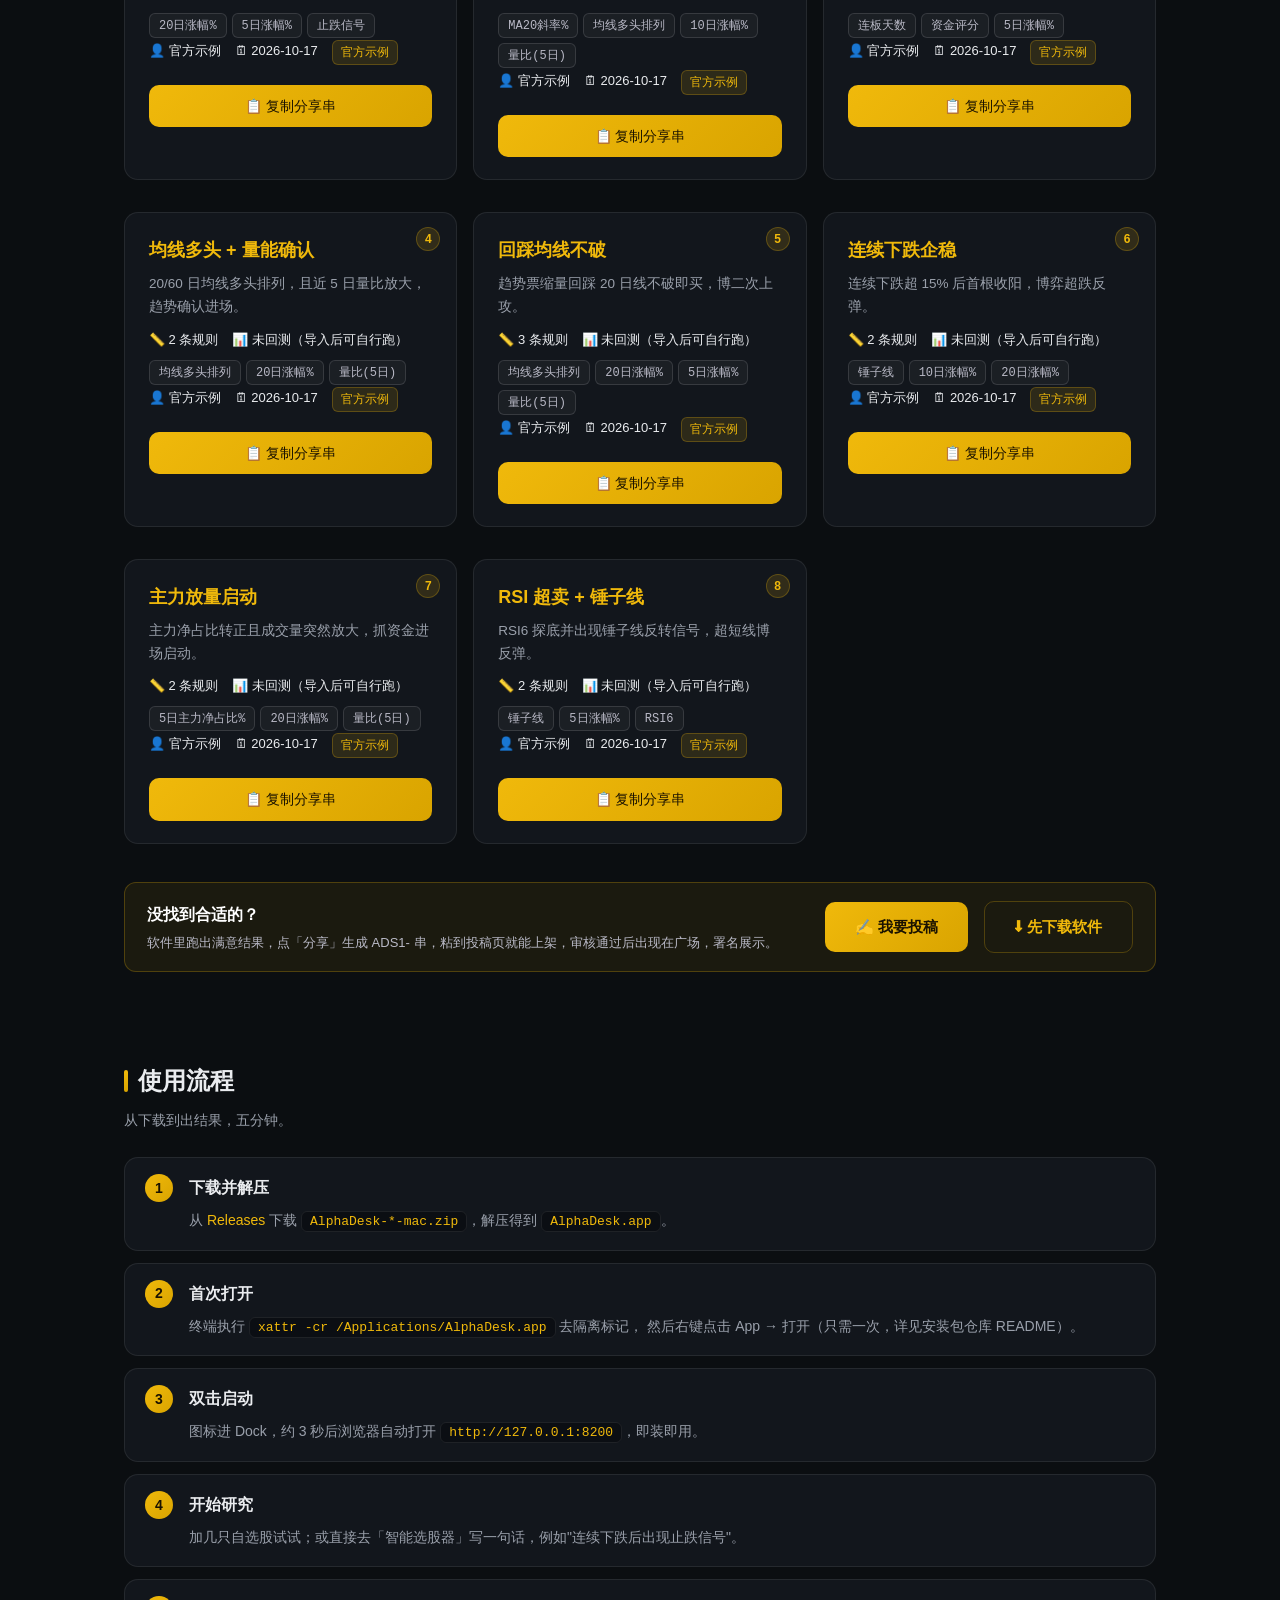
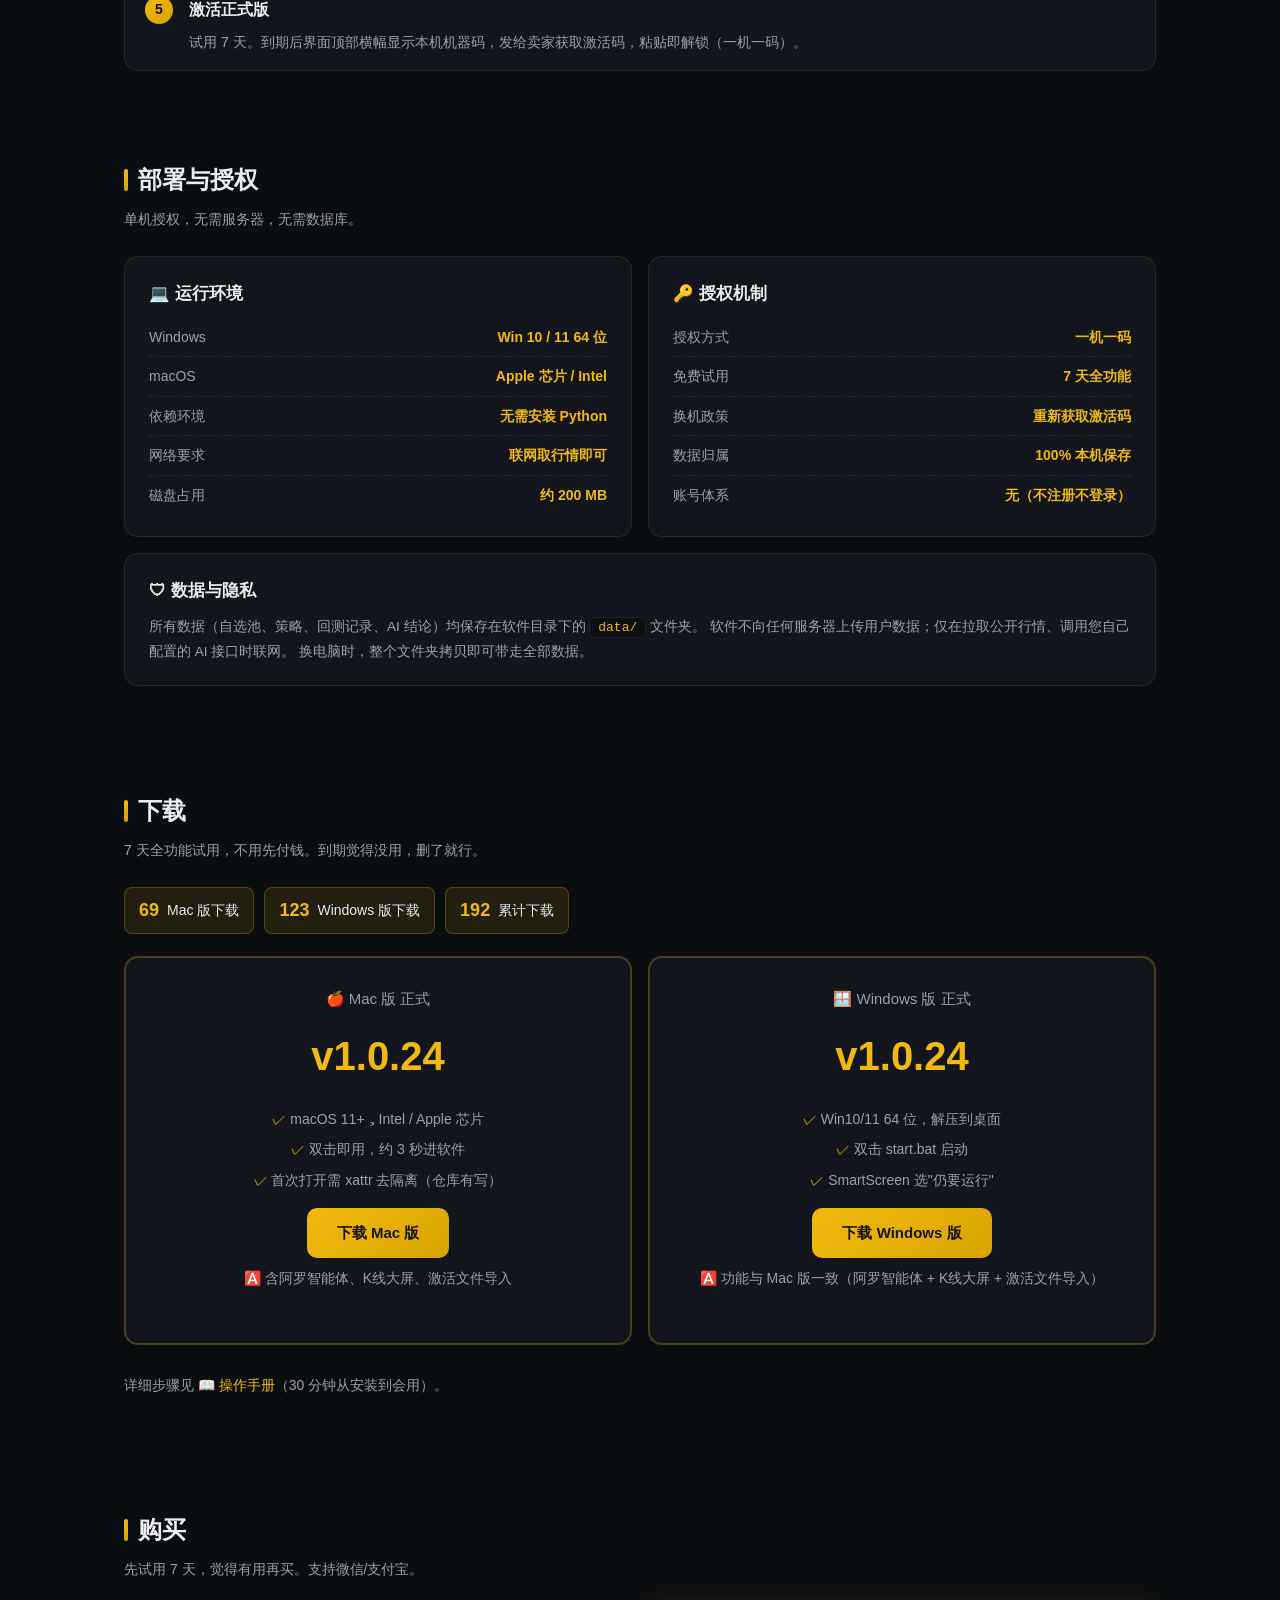
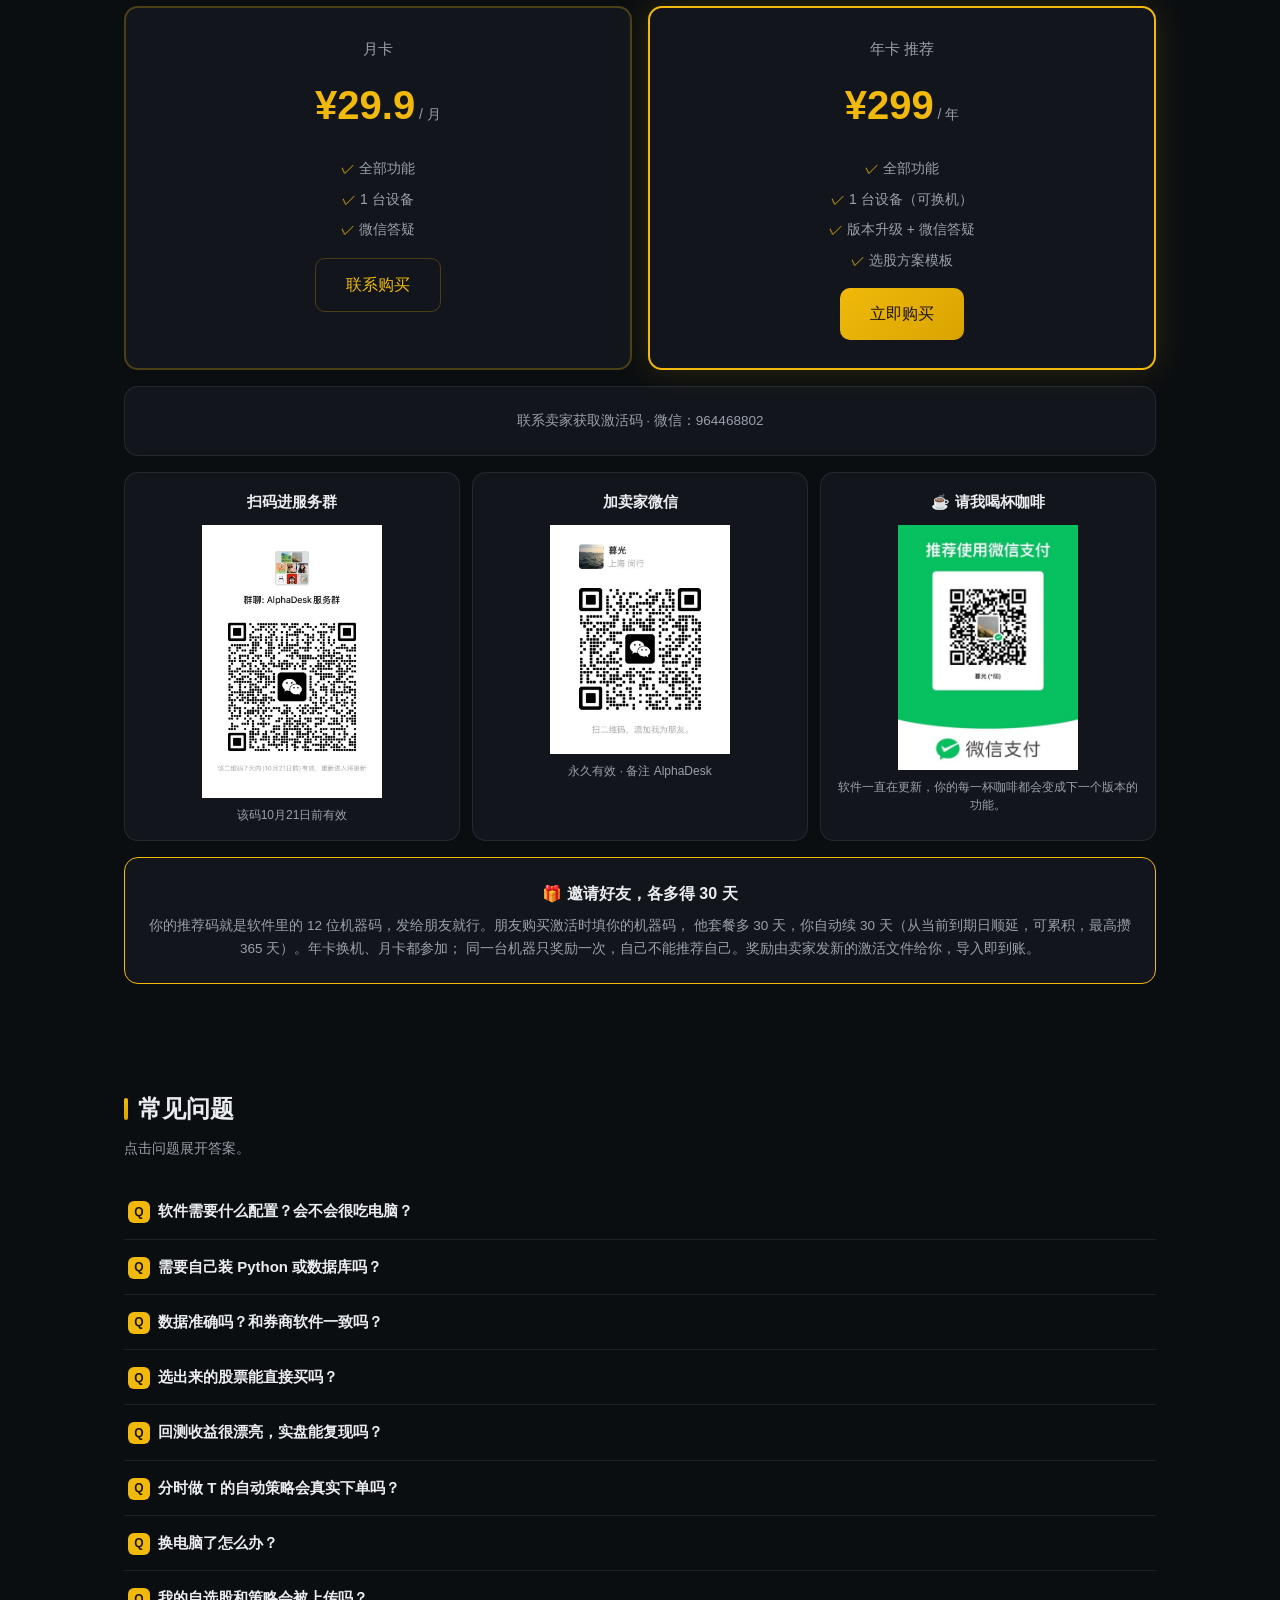
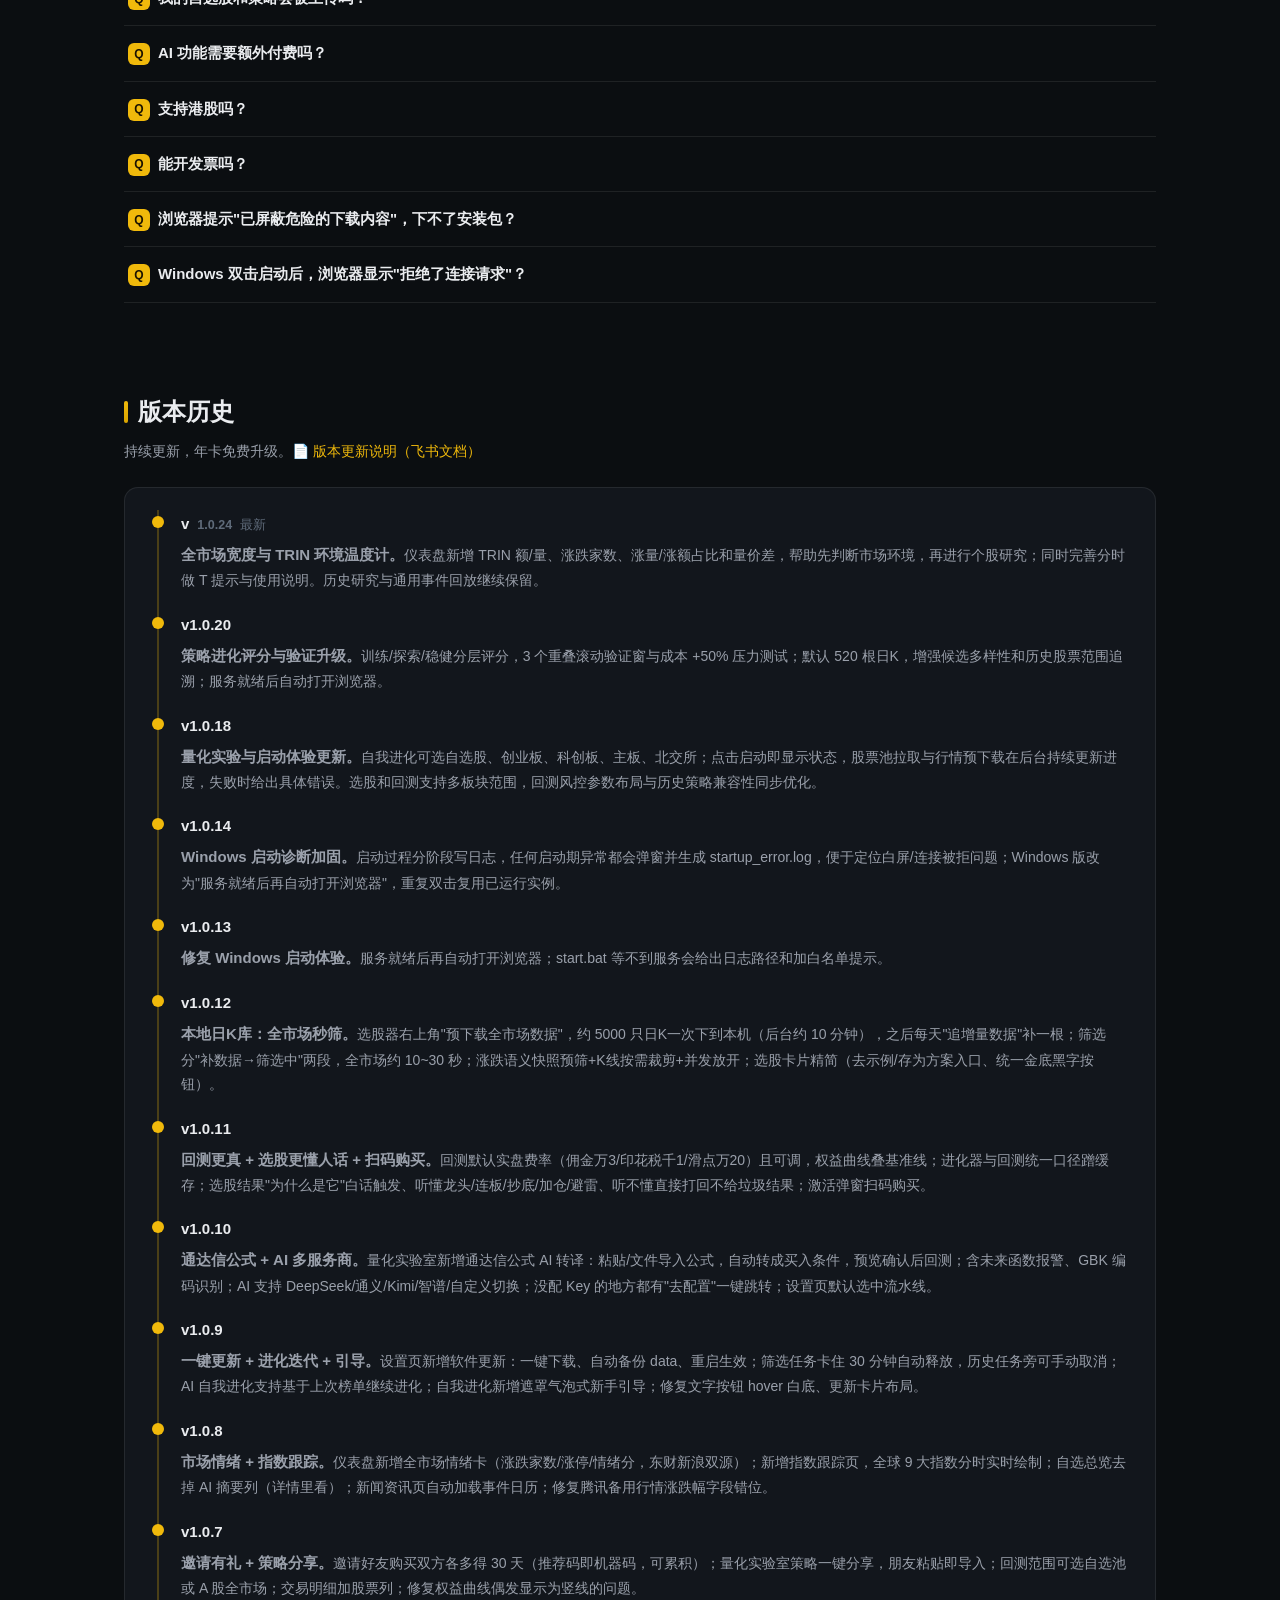
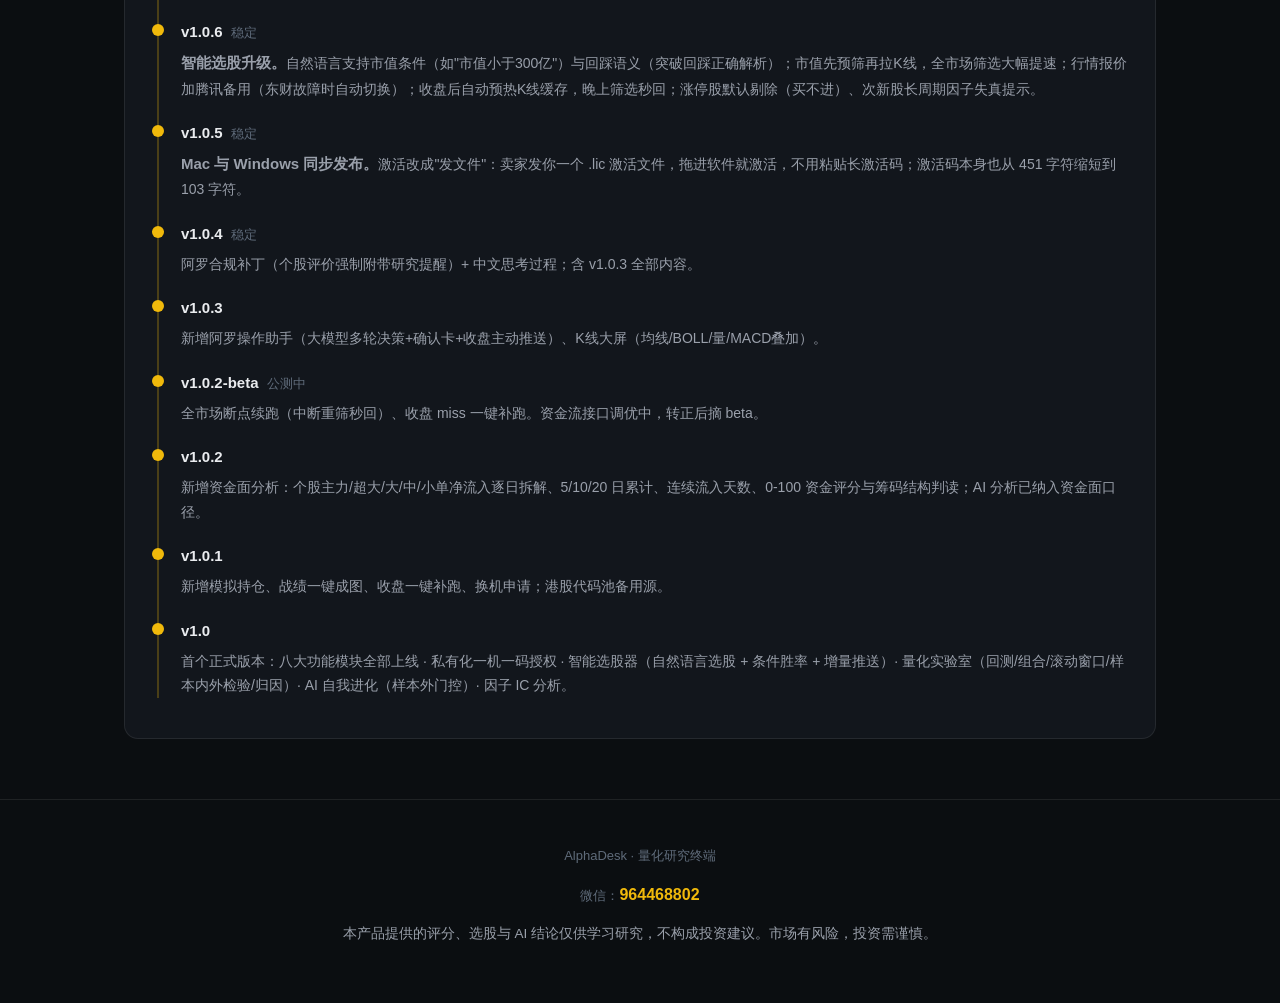
==== commit 96188ca5: "发布 v1.0.24：更新首页" ====
--- a/index.html
+++ b/index.html
@@ -520,7 +520,7 @@
       <div class="timeline">
         <div class="ver">
           <b>v<span class="ver-auto">–</span></b><span>最新</span>
-          <p><b>历史研究与通用事件回放。</b>新增任意条件×任意标的的历史研究：支持指数、单股、自选池和板块股票池；条件可组合全部因子并用自然语言解析；可比较 1/3/5/10/20/60/120 个交易日观察周期，提供上涨概率、收益、最大回撤、同期基准、分年稳定性与逐次明细。新增当日涨跌幅因子，并修复服务重复启动时反复打开浏览器标签页。</p>
+          <p><b>全市场宽度与 TRIN 环境温度计。</b>仪表盘新增 TRIN 额/量、涨跌家数、涨量/涨额占比和量价差，帮助先判断市场环境，再进行个股研究；同时完善分时做 T 提示与使用说明。历史研究与通用事件回放继续保留。</p>
         </div>
         <div class="ver">
           <b>v1.0.20</b>
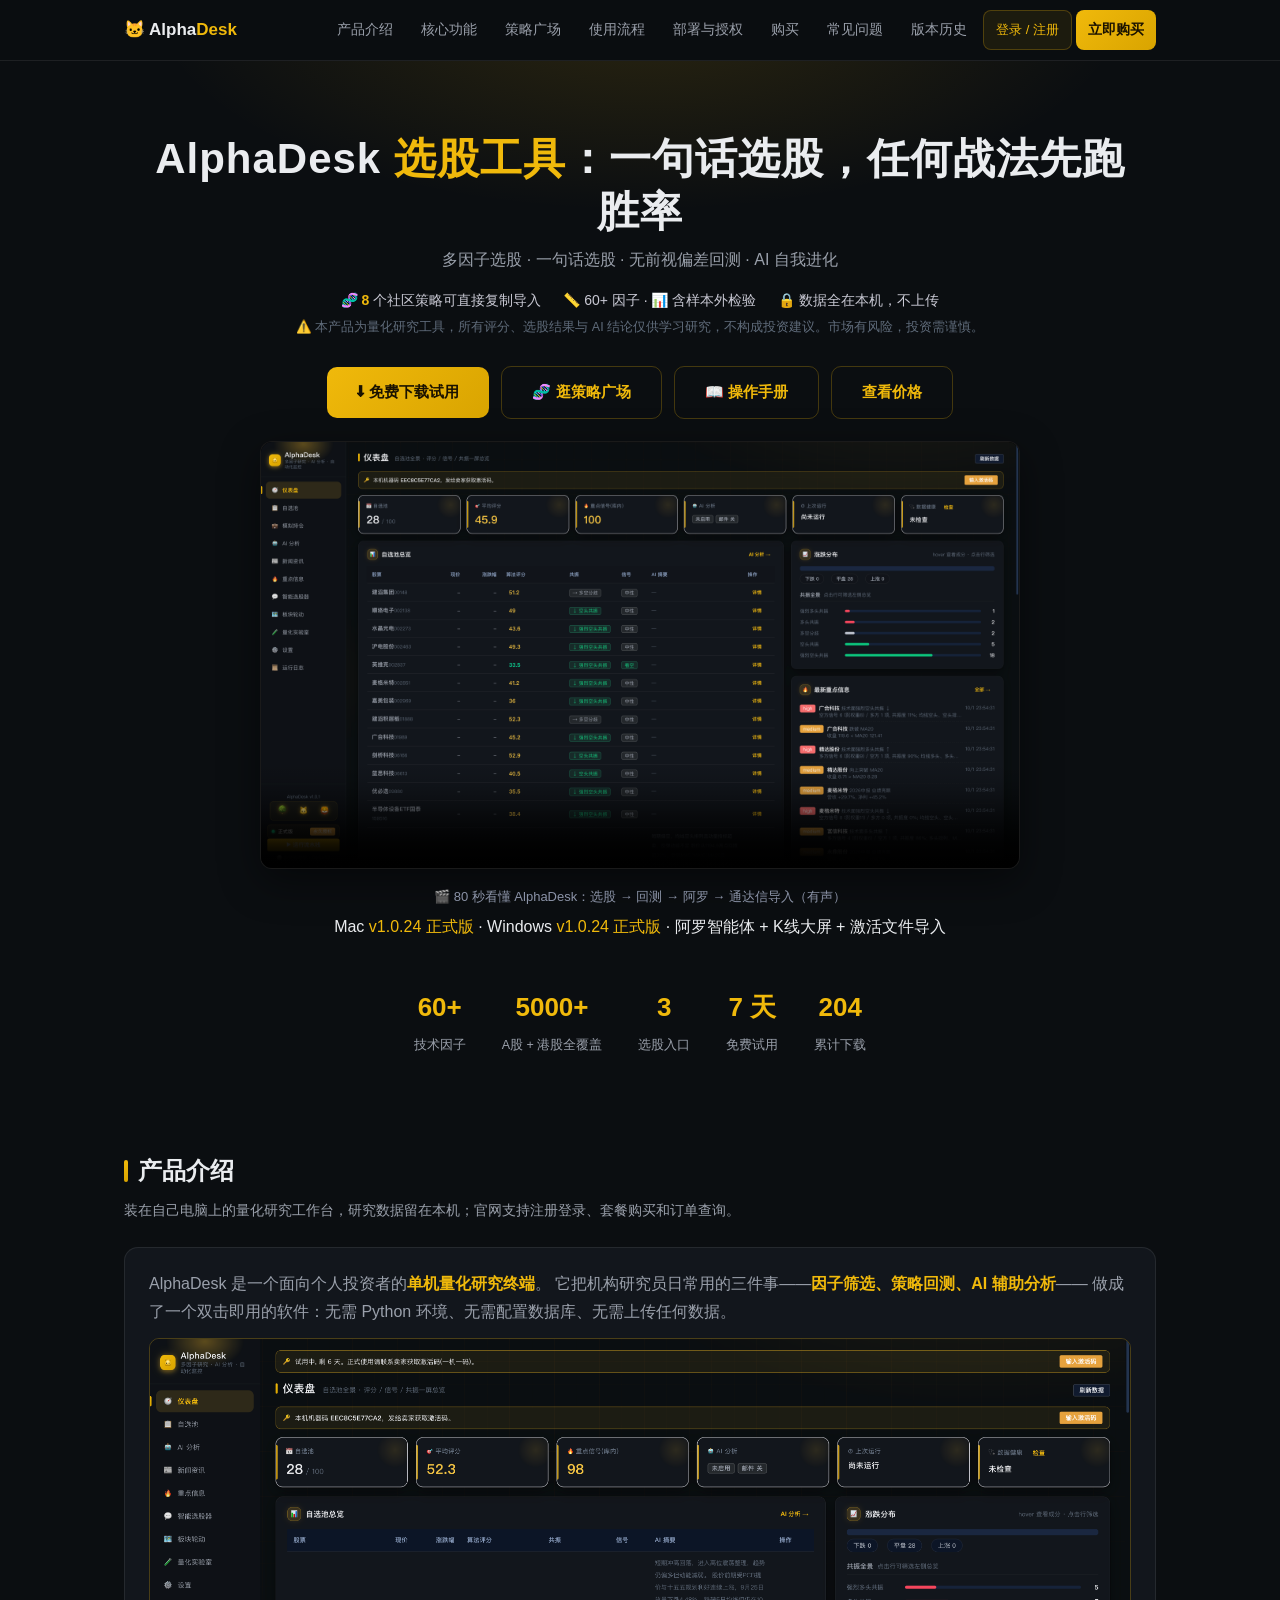
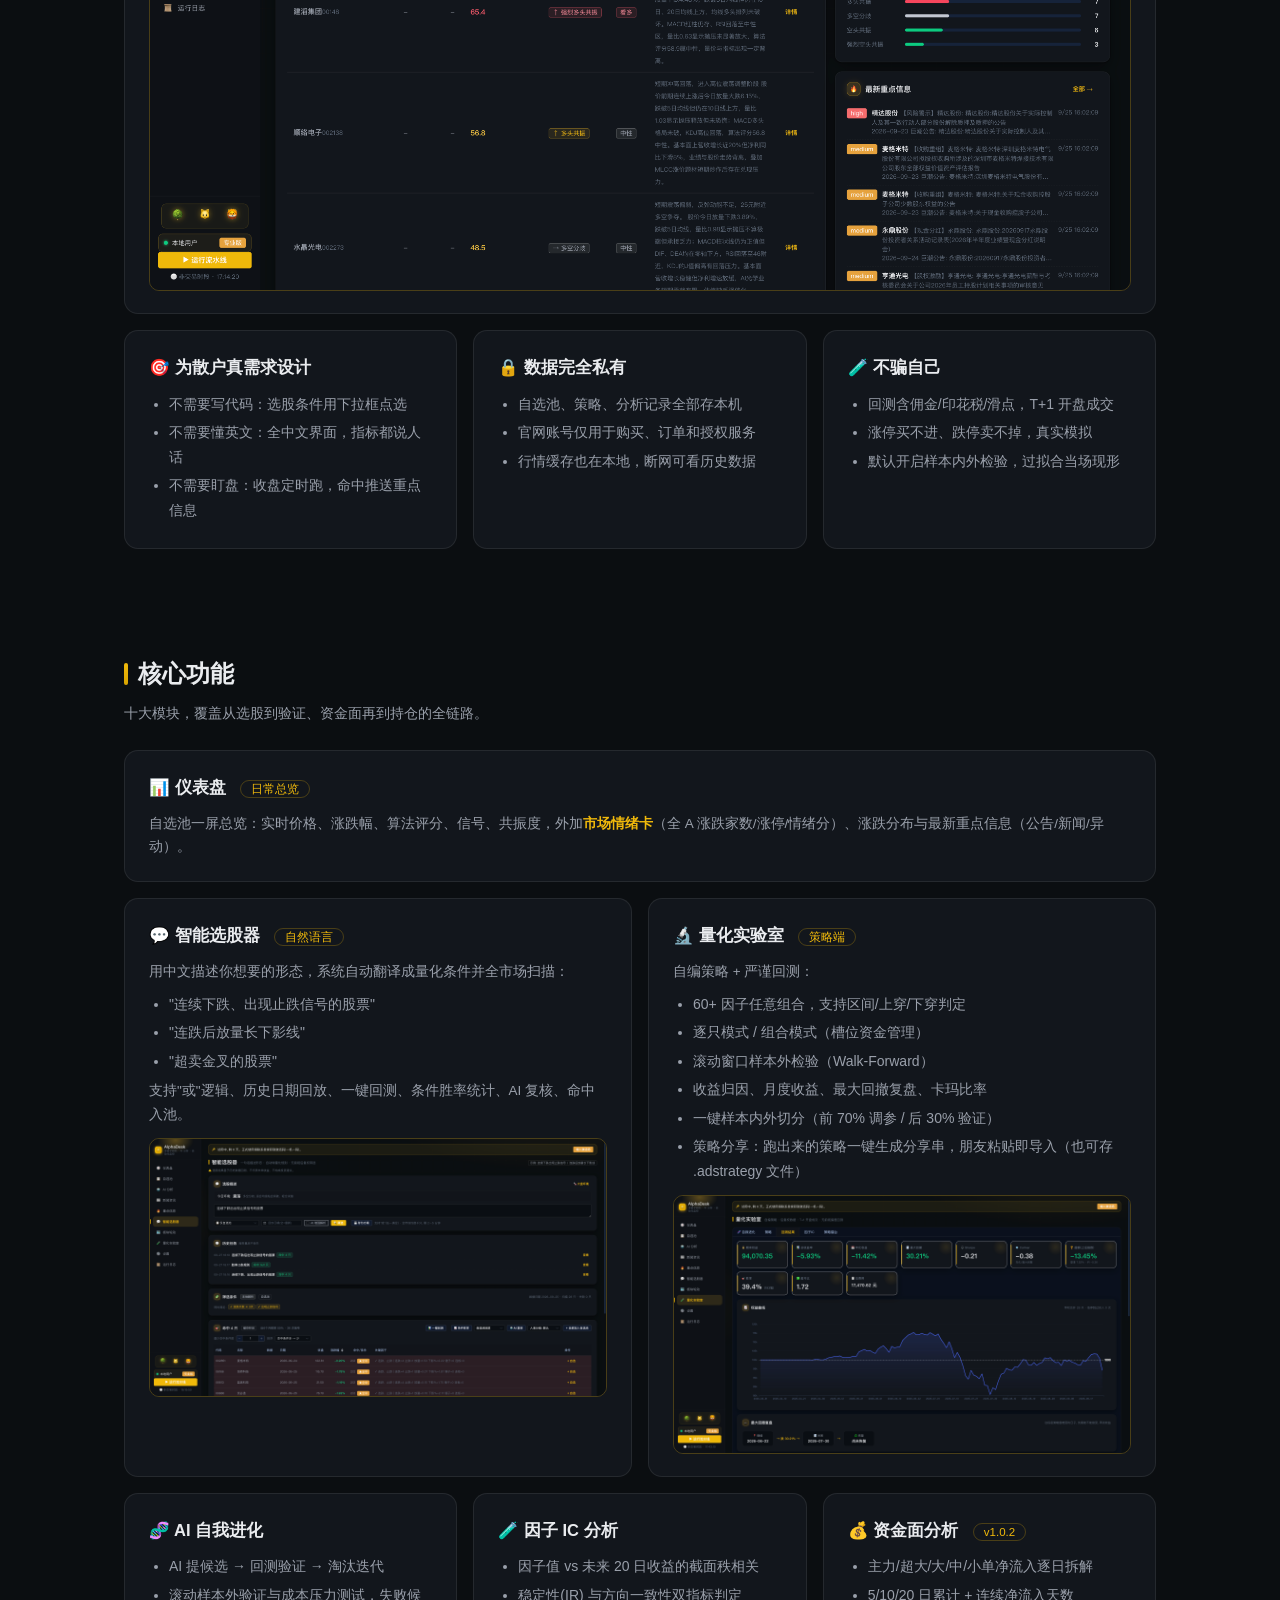
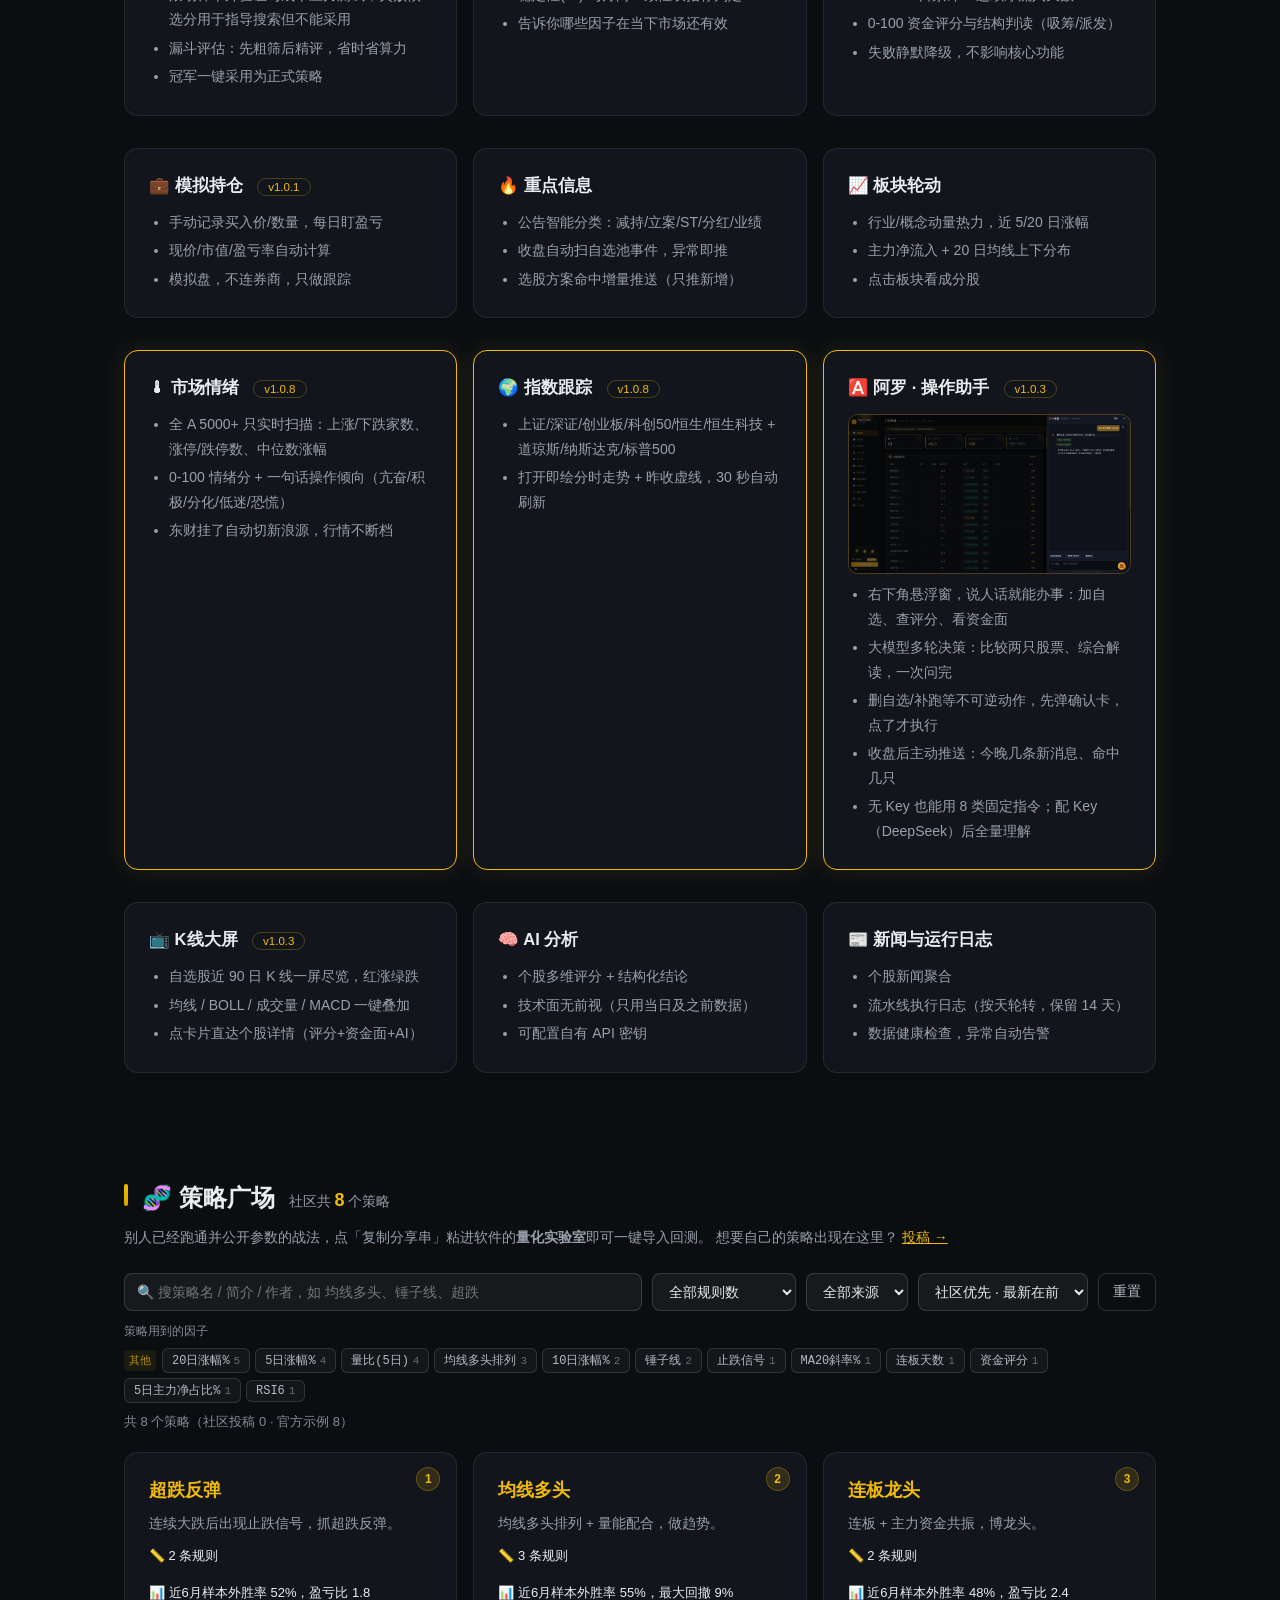
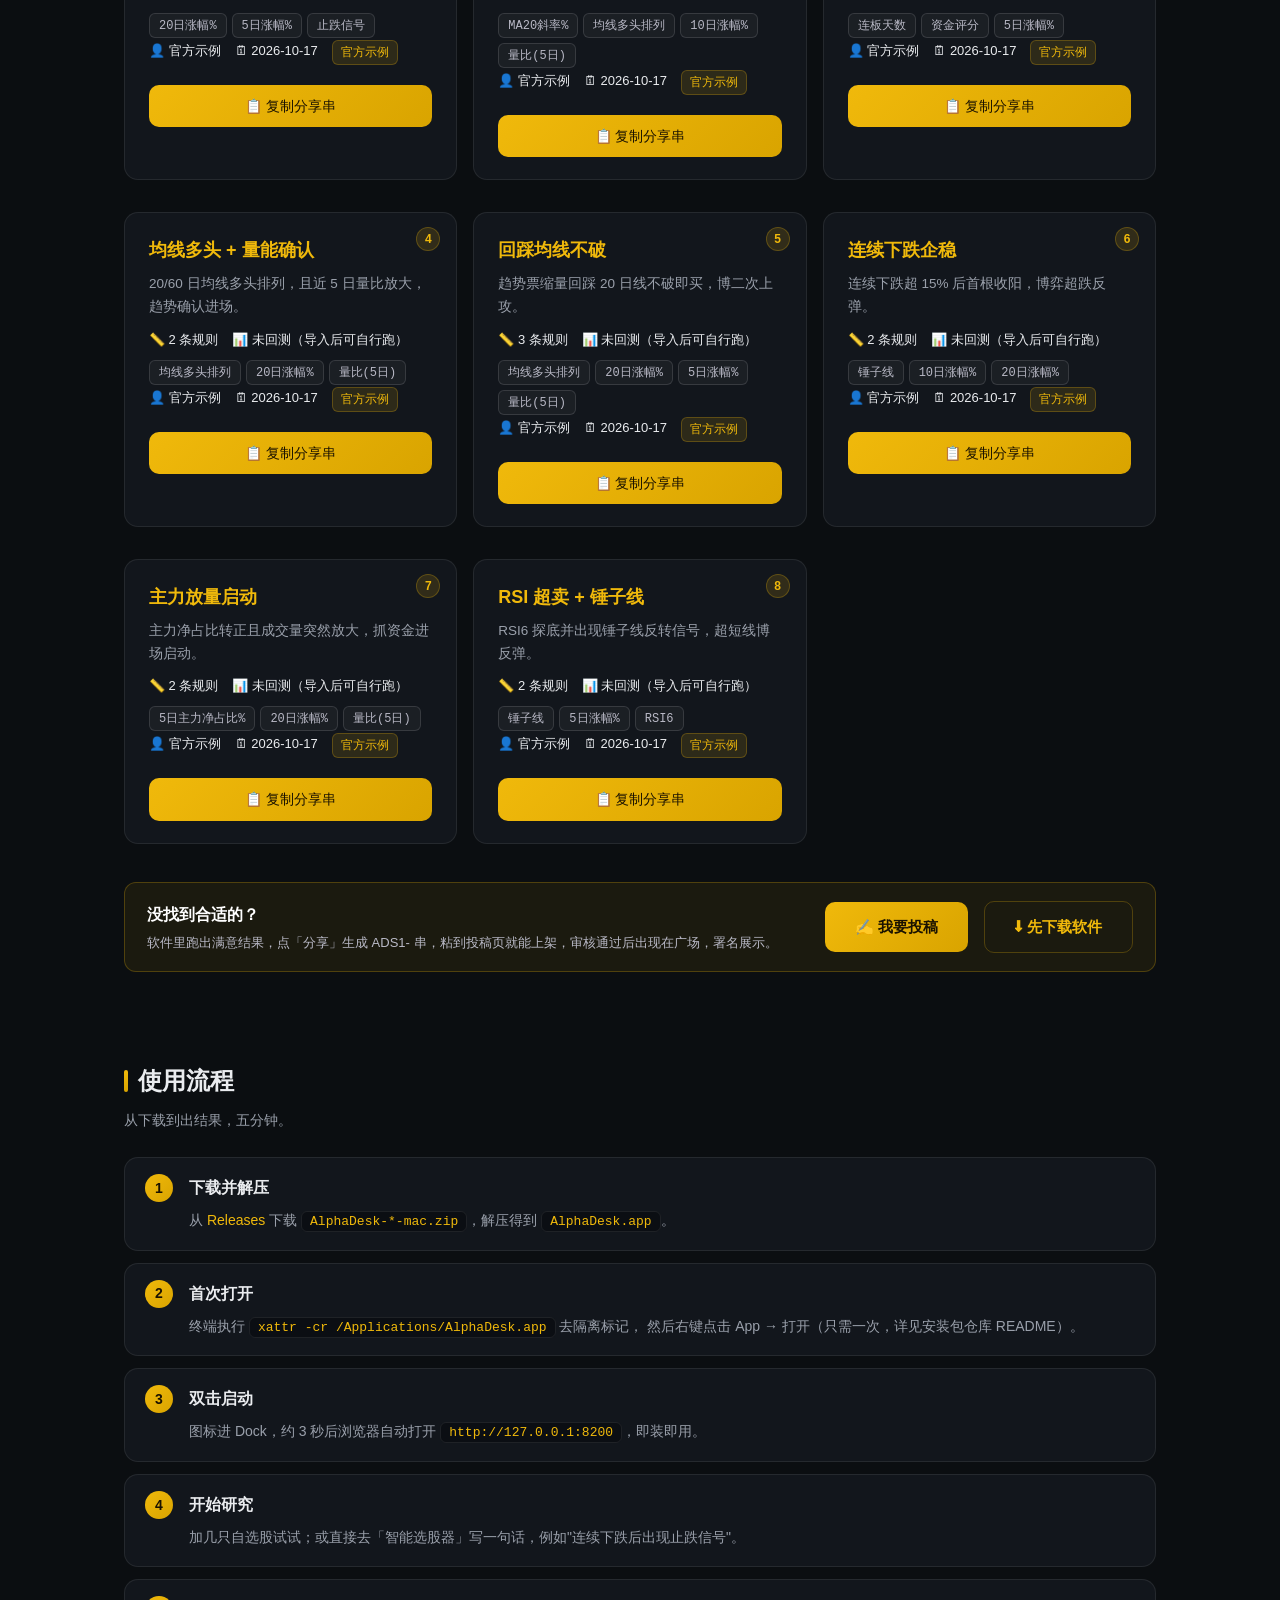
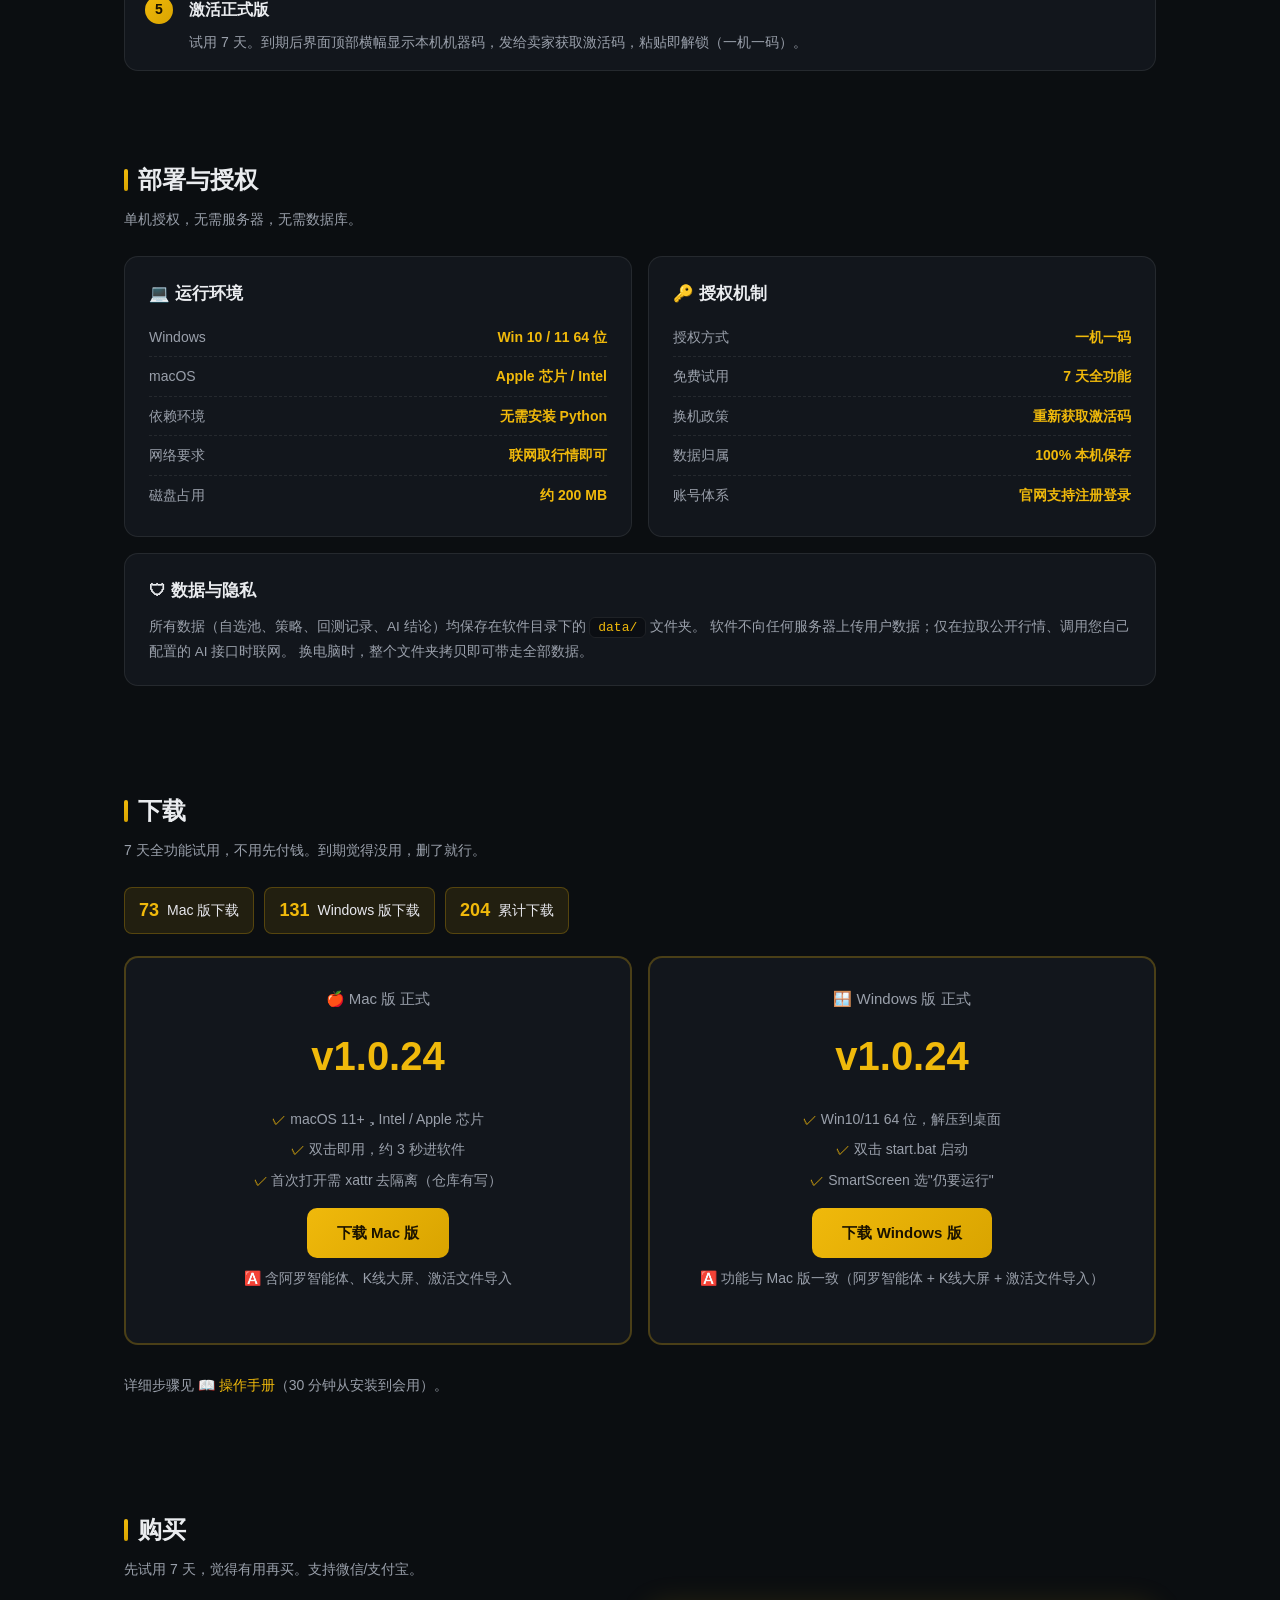
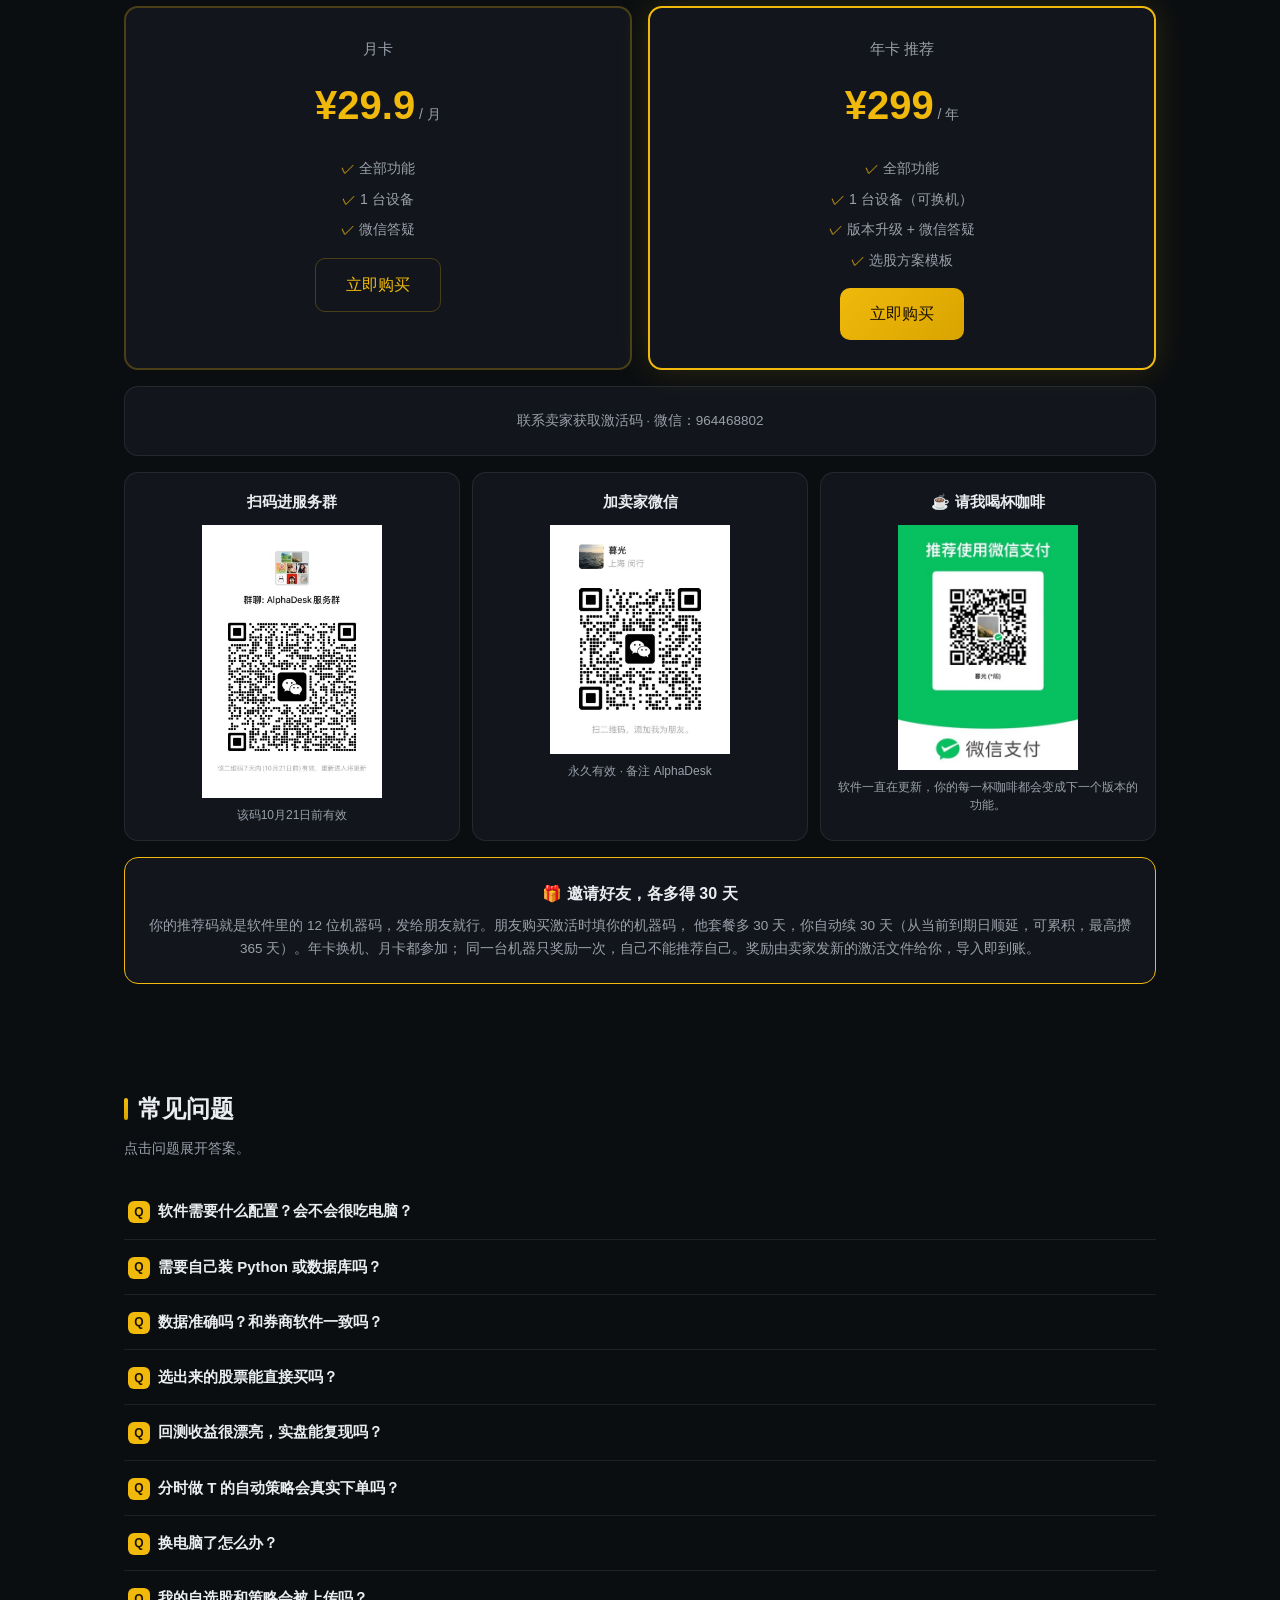
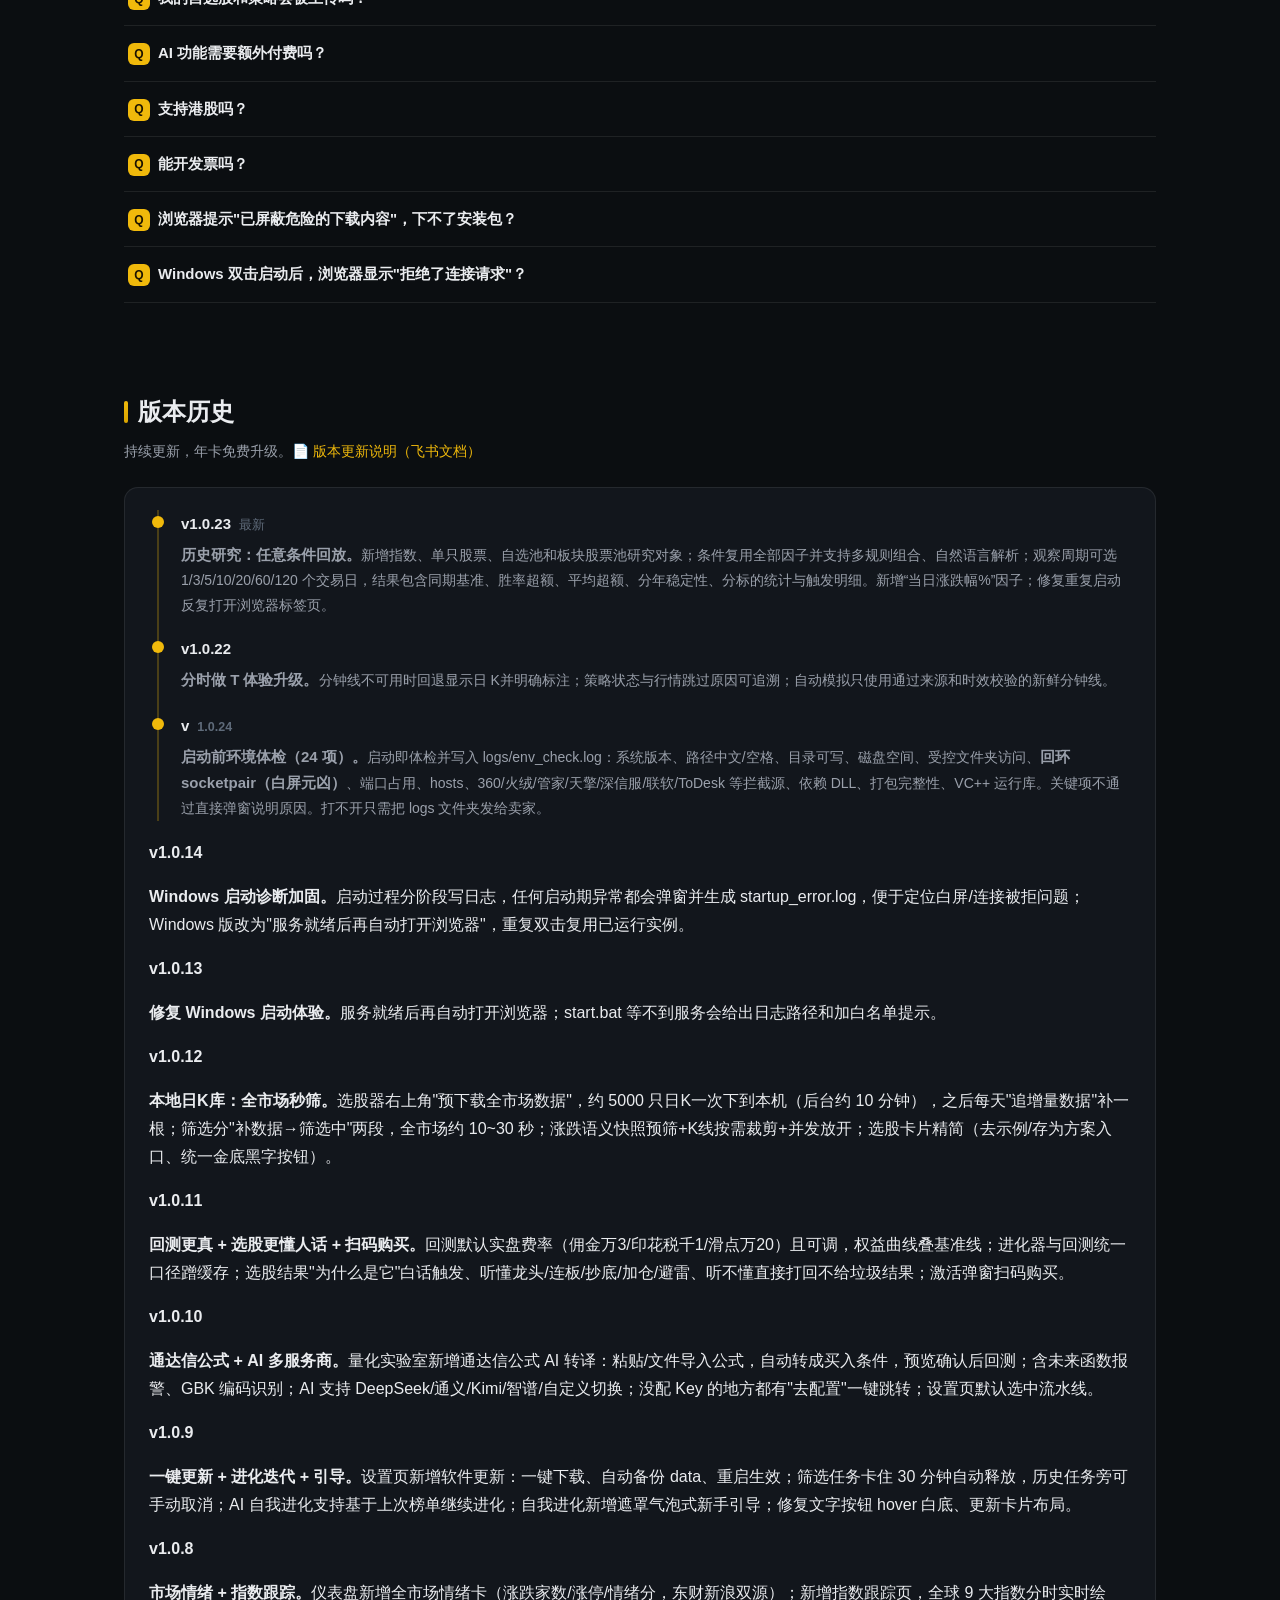
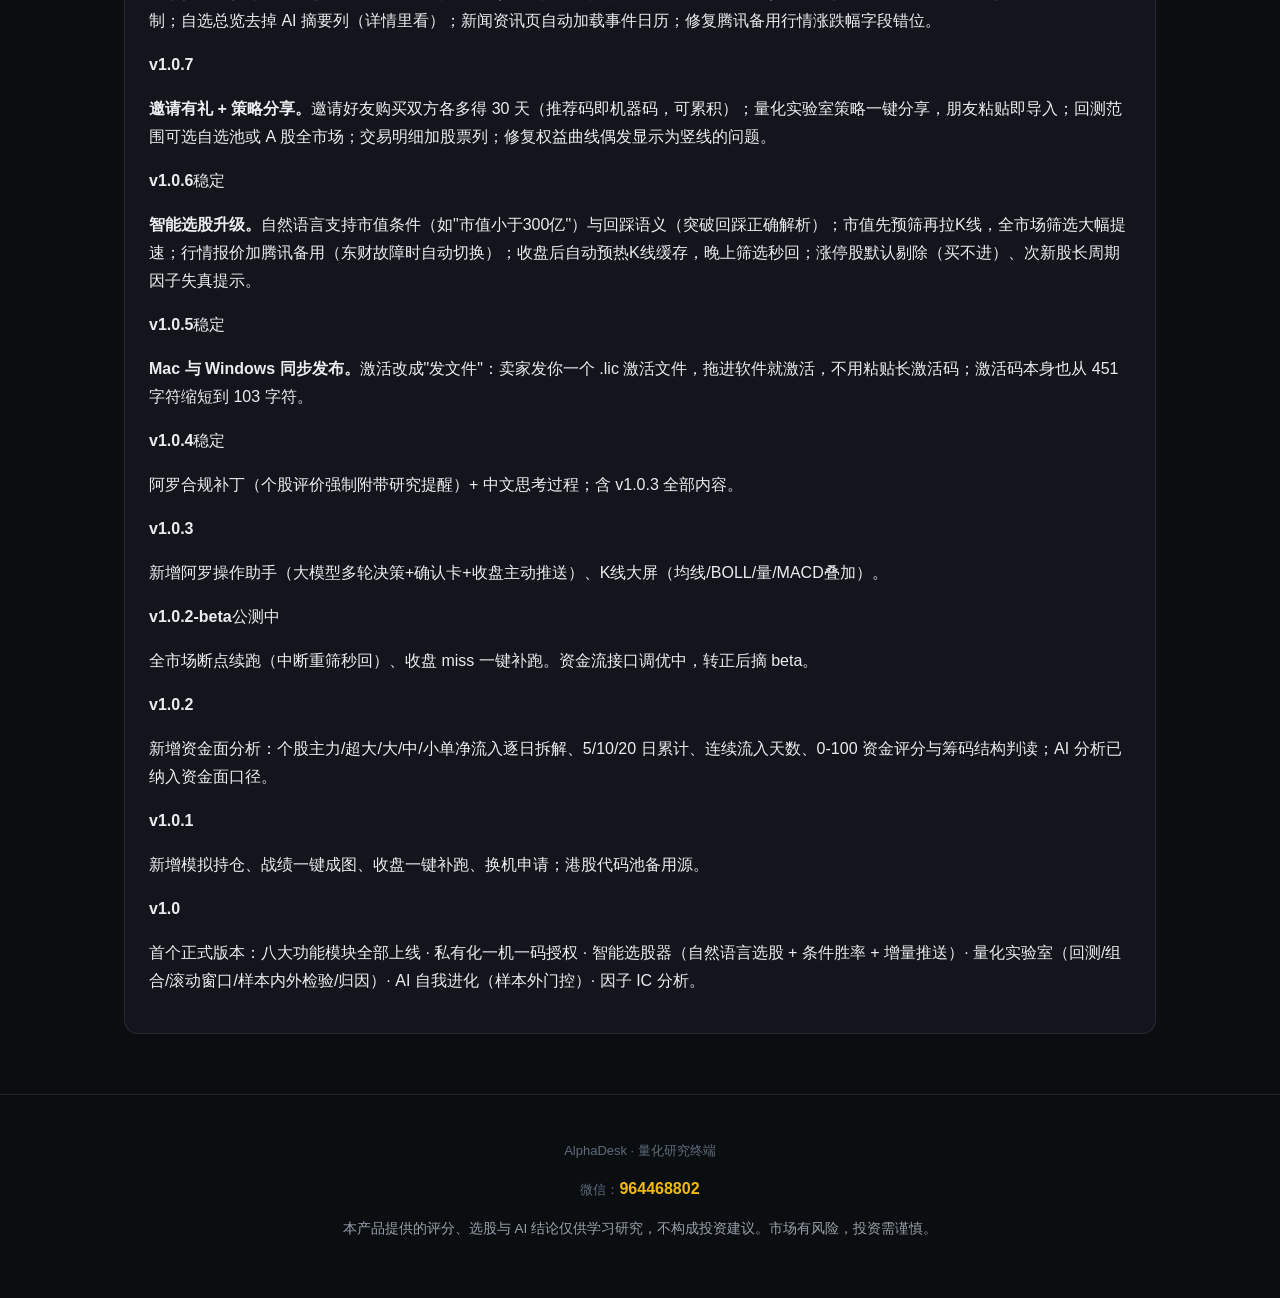
==== commit 915e48bb: "增加官网注册登录和在线支付" ====
--- a/index.html
+++ b/index.html
@@ -30,6 +30,7 @@
       <a href="#price">购买</a>
       <a href="#faq">常见问题</a>
       <a href="#changelog">版本历史</a>
+      <button id="accountBtn" class="account-btn" type="button">登录 / 注册</button>
       <a href="#price" class="buy-btn">立即购买</a>
     </nav>
   </div>
@@ -78,7 +79,7 @@
 <section id="intro">
   <div class="wrap">
     <h2 class="sec-title">产品介绍</h2>
-    <div class="sec-sub">装在自己电脑上的量化研究工作台，数据留在本机，不注册、不登录。</div>
+    <div class="sec-sub">装在自己电脑上的量化研究工作台，研究数据留在本机；官网支持注册登录、套餐购买和订单查询。</div>
     <div class="card">
       <p style="margin:0;color:var(--ink-2)">
         AlphaDesk 是一个面向个人投资者的<b style="color:var(--gold)">单机量化研究终端</b>。
@@ -101,7 +102,7 @@
         <h3>🔒 数据完全私有</h3>
         <ul>
           <li>自选池、策略、分析记录全部存本机</li>
-          <li>不注册账号、不收集手机号</li>
+          <li>官网账号仅用于购买、订单和授权服务</li>
           <li>行情缓存也在本地，断网可看历史数据</li>
         </ul>
       </div>
@@ -355,7 +356,7 @@
         <div class="kv"><span>免费试用</span><b>7 天全功能</b></div>
         <div class="kv"><span>换机政策</span><b>重新获取激活码</b></div>
         <div class="kv"><span>数据归属</span><b>100% 本机保存</b></div>
-        <div class="kv"><span>账号体系</span><b>无（不注册不登录）</b></div>
+        <div class="kv"><span>账号体系</span><b>官网支持注册登录</b></div>
       </div>
     </div>
     <div class="card">
@@ -420,7 +421,7 @@
           <li>1 台设备</li>
           <li>微信答疑</li>
         </ul>
-        <button class="btn ghost wx-buy" data-plan="月卡 ¥29.9/月">联系购买</button>
+        <button class="btn ghost purchase-btn" data-plan="月卡 ¥29.9/月">立即购买</button>
       </div>
       <div class="card price hot">
         <div class="p-name">年卡 <span class="tag">推荐</span></div>
@@ -431,7 +432,7 @@
           <li>版本升级 + 微信答疑</li>
           <li>选股方案模板</li>
         </ul>
-        <button class="btn wx-buy" data-plan="年卡 ¥299/年">立即购买</button>
+        <button class="btn purchase-btn" data-plan="年卡 ¥299/年">立即购买</button>
       </div>
     </div>
     <div class="card" style="text-align:center">
@@ -492,7 +493,7 @@
       <div class="a">把整个软件文件夹拷到新电脑即可（数据跟着走）。激活码与本机绑定，换机需要联系卖家重新获取，年卡用户免费换机。</div></div>
 
     <div class="faq"><div class="q">我的自选股和策略会被上传吗？</div>
-      <div class="a">不会。软件为纯单机运行，无账号体系，所有数据只在你本机的 data 目录里。断网也能查看已有数据和回测记录。</div></div>
+      <div class="a">软件的自选池、策略和回测记录仍保存在本机 data 目录里。官网账号只用于注册、登录、购买套餐和查看订单，不会上传你的本地研究数据。</div></div>
 
     <div class="faq"><div class="q">AI 功能需要额外付费吗？</div>
       <div class="a">AI 分析使用你自己配置的接口密钥，费用由你与接口服务商结算，软件本身不额外收费。不配置密钥时，选股、回测、因子分析等核心功能完全可用。</div></div>
@@ -519,16 +520,17 @@
     <div class="card">
       <div class="timeline">
         <div class="ver">
-          <b>v<span class="ver-auto">–</span></b><span>最新</span>
-          <p><b>全市场宽度与 TRIN 环境温度计。</b>仪表盘新增 TRIN 额/量、涨跌家数、涨量/涨额占比和量价差，帮助先判断市场环境，再进行个股研究；同时完善分时做 T 提示与使用说明。历史研究与通用事件回放继续保留。</p>
-        </div>
-        <div class="ver">
-          <b>v1.0.20</b>
-          <p><b>策略进化评分与验证升级。</b>训练/探索/稳健分层评分，3 个重叠滚动验证窗与成本 +50% 压力测试；默认 520 根日K，增强候选多样性和历史股票范围追溯；服务就绪后自动打开浏览器。</p>
-        </div>
-        <div class="ver">
-          <b>v1.0.18</b>
-          <p><b>量化实验与启动体验更新。</b>自我进化可选自选股、创业板、科创板、主板、北交所；点击启动即显示状态，股票池拉取与行情预下载在后台持续更新进度，失败时给出具体错误。选股和回测支持多板块范围，回测风控参数布局与历史策略兼容性同步优化。</p>
+          <b>v1.0.23</b><span>最新</span>
+          <p><b>历史研究：任意条件回放。</b>新增指数、单只股票、自选池和板块股票池研究对象；条件复用全部因子并支持多规则组合、自然语言解析；观察周期可选 1/3/5/10/20/60/120 个交易日，结果包含同期基准、胜率超额、平均超额、分年稳定性、分标的统计与触发明细。新增“当日涨跌幅%”因子；修复重复启动反复打开浏览器标签页。</p>
+        </div>
+        <div class="ver">
+          <b>v1.0.22</b>
+          <p><b>分时做 T 体验升级。</b>分钟线不可用时回退显示日 K并明确标注；策略状态与行情跳过原因可追溯；自动模拟只使用通过来源和时效校验的新鲜分钟线。</p>
+        </div>
+        <div class="ver">
+          <b>v<span class="ver-auto">–</span></b>
+          <p><b>启动前环境体检（24 项）。</b>启动即体检并写入 logs/env_check.log：系统版本、路径中文/空格、目录可写、磁盘空间、受控文件夹访问、<b>回环 socketpair（白屏元凶）</b>、端口占用、hosts、360/火绒/管家/天擎/深信服/联软/ToDesk 等拦截源、依赖 DLL、打包完整性、VC++ 运行库。关键项不通过直接弹窗说明原因。打不开只需把 logs 文件夹发给卖家。</p>
+        </div>
         </div>
         <div class="ver">
           <b>v1.0.14</b>
@@ -607,6 +609,34 @@
   </div>
 </footer>
 
+<div class="auth-modal" id="authModal" role="dialog" aria-modal="true" aria-label="账号登录">
+  <div class="auth-card">
+    <button class="wxmodal-x" id="authModalX" aria-label="关闭">×</button>
+    <div class="wxmodal-kicker">ALPHADESK · CLOUD ACCOUNT</div>
+    <h2 id="authTitle">登录 AlphaDesk</h2>
+    <p class="auth-sub">登录后可购买套餐、查询支付订单，并在不同设备使用同一个账号。</p>
+    <form id="authForm">
+      <input id="authEmail" type="email" placeholder="邮箱" autocomplete="email" required />
+      <input id="authName" type="text" placeholder="昵称（注册时填写）" autocomplete="name" hidden />
+      <input id="authPassword" type="password" placeholder="密码（至少 8 位）" autocomplete="current-password" minlength="8" required />
+      <button class="btn" id="authSubmit" type="submit">登录</button>
+    </form>
+    <p class="auth-message" id="authMessage"></p>
+    <button class="auth-switch" id="authSwitch" type="button">还没有账号？立即注册</button>
+  </div>
+</div>
+<div class="payment-modal" id="paymentModal" role="dialog" aria-modal="true" aria-label="选择套餐">
+  <div class="auth-card payment-card">
+    <button class="wxmodal-x" id="paymentModalX" aria-label="关闭">×</button>
+    <div class="wxmodal-kicker">ALPHADESK · CHECKOUT</div>
+    <h2>选择你的套餐</h2>
+    <p class="auth-sub">当前账号：<b id="currentAccount"></b></p>
+    <div id="planOptions" class="plan-options"><span class="muted">正在读取套餐…</span></div>
+    <p class="auth-message" id="paymentMessage"></p>
+    <button class="auth-switch" id="paymentOrders" type="button">查看我的订单</button>
+    <div id="orderList" class="order-list" hidden></div>
+  </div>
+</div>
 <div class="lightbox" id="lightbox"><img src="" alt="截图" /></div>
 <div class="wxmodal" id="wxmodal" role="dialog" aria-modal="true" aria-label="联系微信">
   <div class="wxmodal-card">
@@ -620,6 +650,7 @@
 </div>
 <script src="plaza-config.js"></script>
 <script src="app.js"></script>
+<script src="account.js"></script>
 <script>
 (function(){
   var el = document.getElementById("dlTotal");
--- a/styles.css
+++ b/styles.css
@@ -26,6 +26,7 @@
 .nav a:hover,.nav a.active{color:var(--gold);background:rgba(240,185,11,.1);}
 .buy-btn{background:linear-gradient(135deg,var(--gold),var(--gold-2)) !important;
   color:#1a1200 !important;font-weight:700;}
+.account-btn{border:1px solid var(--gold-line);background:rgba(240,185,11,.08);color:var(--gold);border-radius:8px;padding:8px 12px;font:inherit;font-size:13px;cursor:pointer;white-space:nowrap}.account-btn.signed-in{color:#3ddc84;border-color:rgba(61,220,132,.35);background:rgba(61,220,132,.08)}
 
 /* Hero */
 .hero{padding:72px 0 48px;text-align:center;position:relative;overflow:hidden;}
@@ -149,6 +150,9 @@
 .wxmodal-ok{color:var(--gold);font-size:12px;margin-top:10px;min-height:16px;}
 button.btn{cursor:pointer;font:inherit;}
 
+/* 注册登录与支付 */
+.auth-modal,.payment-modal{position:fixed;inset:0;background:rgba(0,0,0,.78);backdrop-filter:blur(5px);display:none;align-items:center;justify-content:center;z-index:140;padding:20px}.auth-modal.open,.payment-modal.open{display:flex}.auth-card{position:relative;width:min(430px,94vw);background:#14141c;border:1px solid var(--gold-line);border-radius:16px;padding:30px 26px 24px;box-shadow:0 24px 90px rgba(0,0,0,.65)}.auth-card h2{margin:0 0 8px;color:var(--gold);font-size:23px}.auth-sub{color:var(--ink-2);font-size:13px;margin:0 0 18px}.auth-card form{display:grid;gap:10px}.auth-card input{width:100%;border:1px solid var(--line);border-radius:9px;padding:12px 13px;background:#0c0f14;color:var(--ink);font:inherit;outline:none}.auth-card input:focus{border-color:var(--gold)}.auth-card form .btn{width:100%;margin-top:4px}.auth-switch{display:block;width:100%;border:0;background:none;color:var(--gold);cursor:pointer;font:inherit;font-size:13px;margin-top:14px}.auth-message{min-height:20px;color:#3ddc84;font-size:13px;margin:10px 0 0}.auth-message.is-error{color:#f6465d}.payment-card{width:min(520px,94vw)}.plan-options{display:grid;gap:10px;margin:18px 0}.plan-option{display:flex;align-items:center;justify-content:space-between;gap:14px;border:1px solid var(--gold-line);background:rgba(240,185,11,.07);color:var(--ink);border-radius:10px;padding:14px 16px;text-align:left;cursor:pointer;font:inherit}.plan-option:hover{background:rgba(240,185,11,.15);border-color:var(--gold)}.plan-option:disabled{opacity:.55;cursor:wait}.plan-option b{color:var(--gold)}.plan-option span{color:var(--ink-2);font-size:12px}.order-list{margin-top:16px;border-top:1px solid var(--line)}.order-list div{display:grid;grid-template-columns:1fr auto;gap:3px 10px;padding:10px 0;border-bottom:1px solid var(--line);font-size:13px}.order-list span{color:var(--gold)}.order-list small{grid-column:1 / -1;color:var(--ink-3)}
+
 /* 指导视频 */
 .video-wrap{max-width:760px;margin:22px auto 4px}
 .video-wrap video{width:100%;border-radius:12px;border:1px solid rgba(255,255,255,.1);
